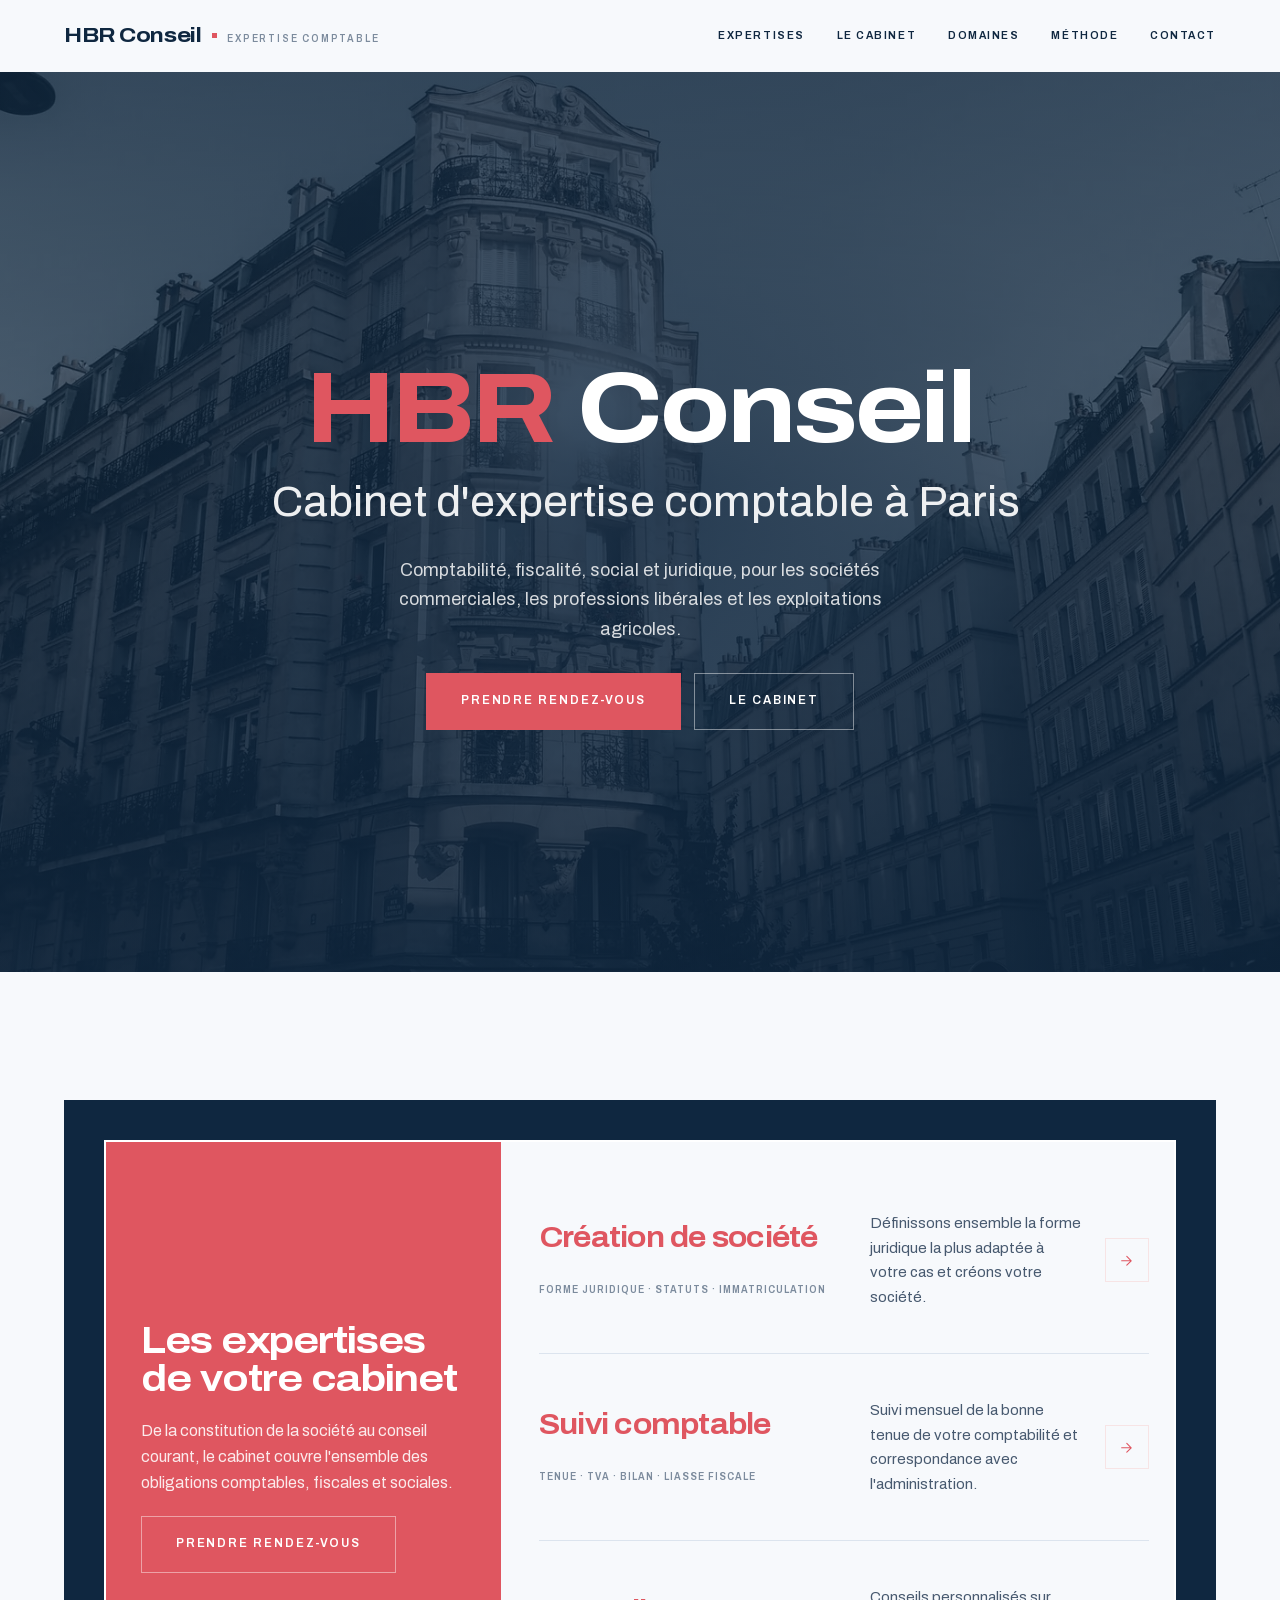
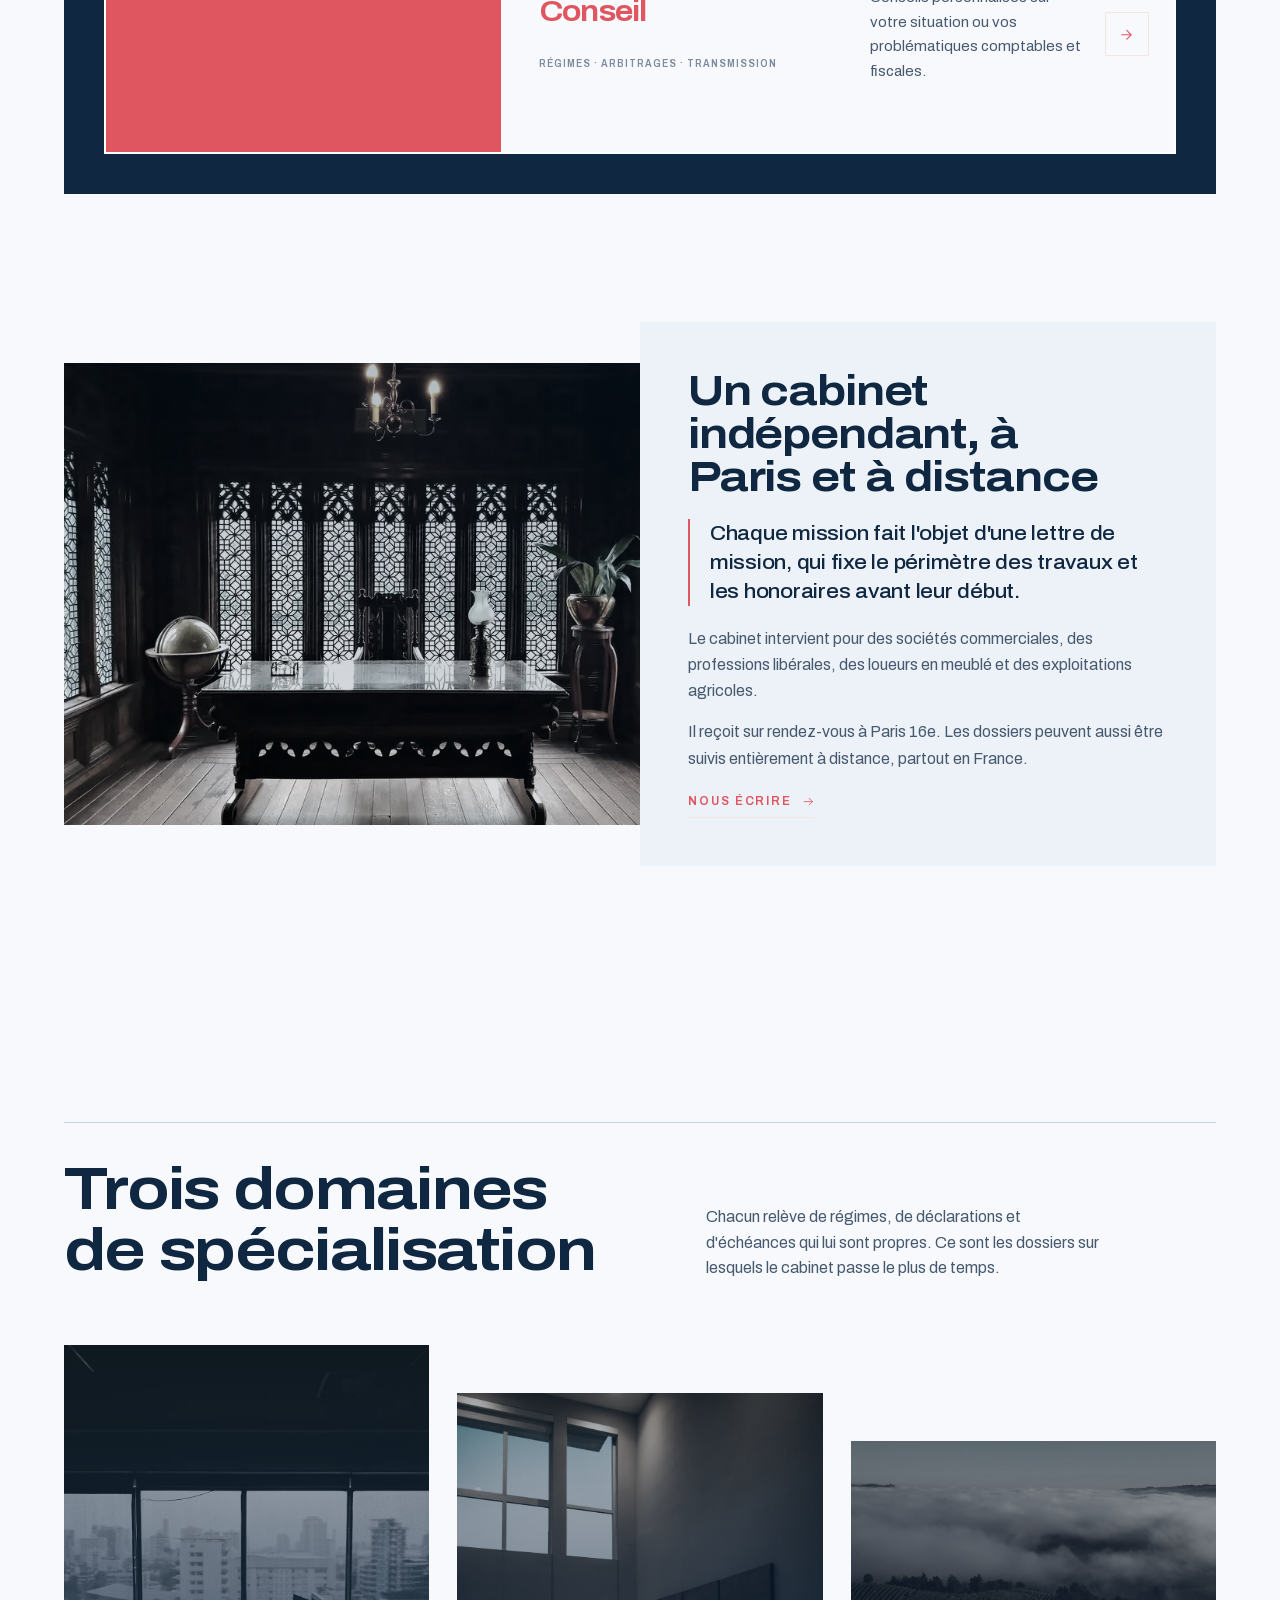
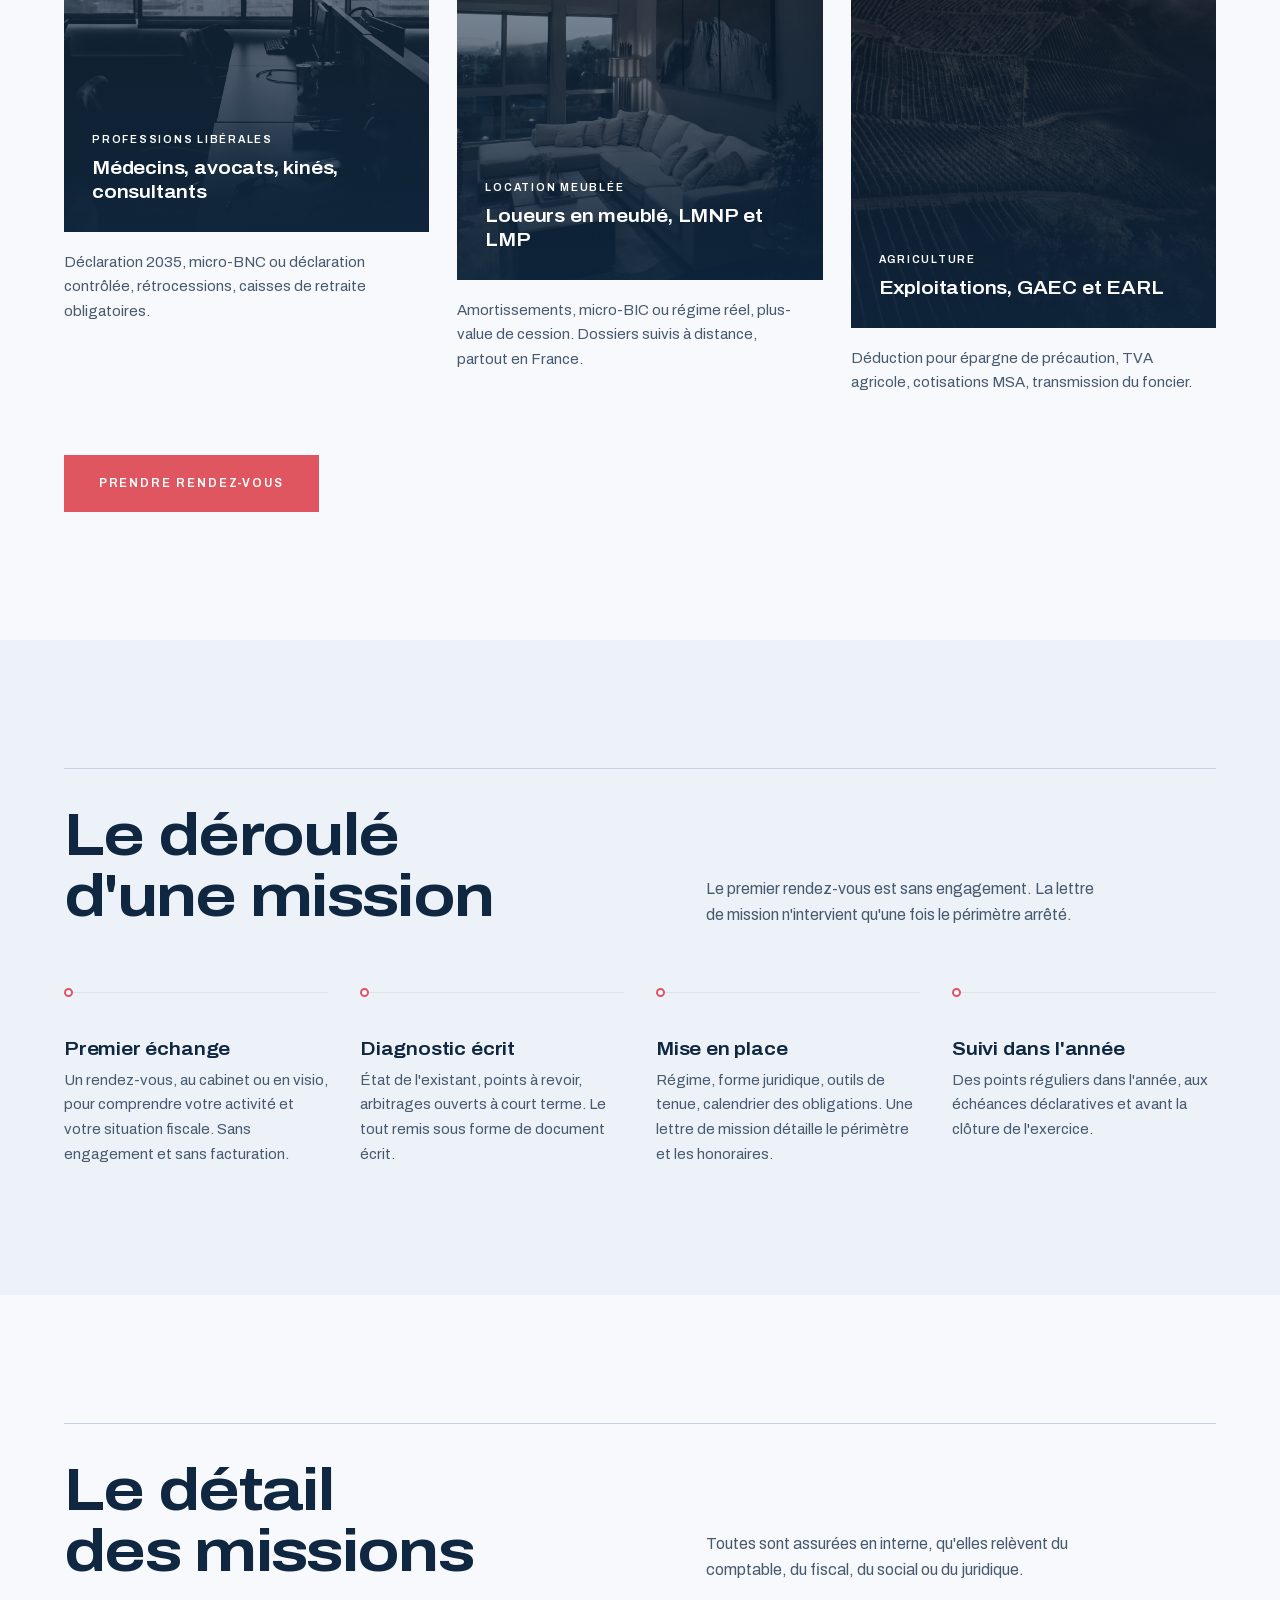
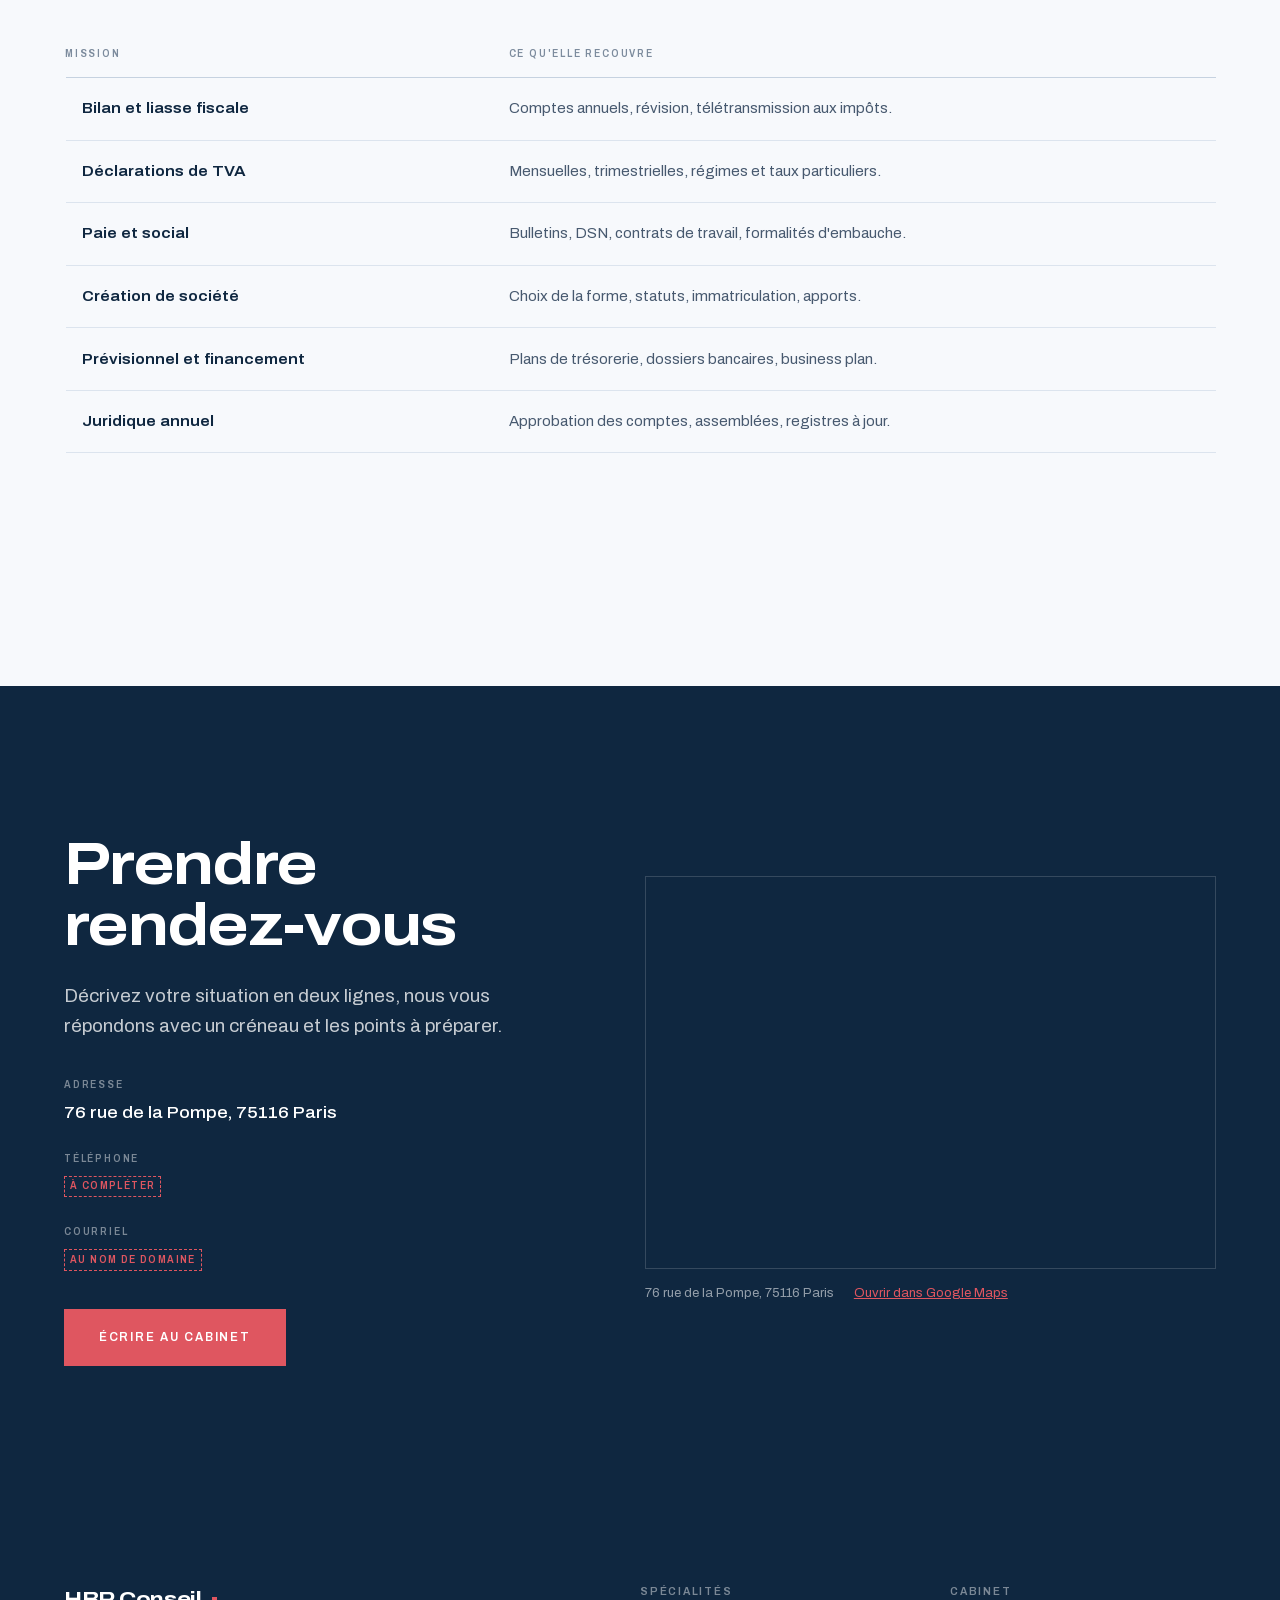
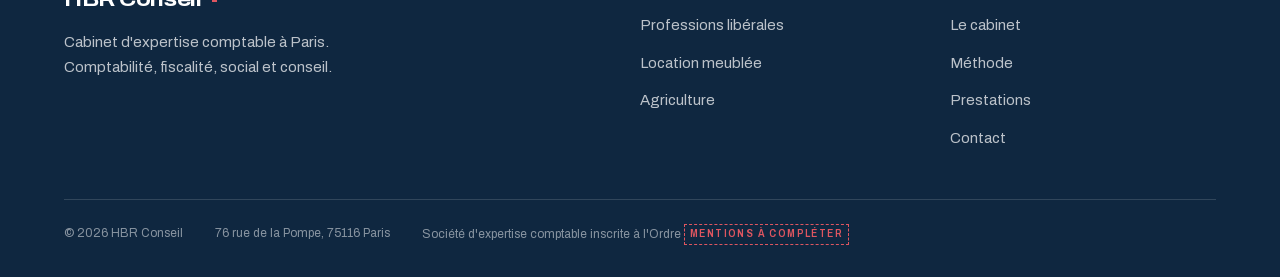
==== index.html @ 4d96b0d8 "Merge feat/cadre-x5" ====
<!DOCTYPE html>
<html lang="fr" class="no-js">
<head>
    <meta charset="UTF-8">
    <meta name="viewport" content="width=device-width, initial-scale=1.0">

    <!-- ⚠️ PHASE PREVIEW : noindex tant que le site est sur GitHub Pages.
         À SUPPRIMER au lancement. Voir la checklist dans .claude/CLAUDE.md -->
    <meta name="robots" content="noindex, nofollow">

    <title>HBR Conseil, cabinet d'expertise comptable à Paris</title>
    <meta name="description" content="Cabinet d'expertise comptable à Paris. Comptabilité, fiscalité, social et conseil, pour les sociétés comme pour les indépendants.">

    <!-- ⚠️ Domaine provisoire : corriger canonical, og:url et og:image au lancement -->
    <link rel="canonical" href="https://hbr-conseil.com/">

    <meta property="og:type" content="website">
    <meta property="og:locale" content="fr_FR">
    <meta property="og:site_name" content="HBR Conseil">
    <meta property="og:title" content="HBR Conseil, cabinet d'expertise comptable à Paris">
    <meta property="og:description" content="Comptabilité, fiscalité, social et conseil, pour les sociétés comme pour les indépendants.">
    <meta property="og:url" content="https://hbr-conseil.com/">
    <meta property="og:image" content="https://hbr-conseil.com/assets/img/hero-paris-1400.webp">
    <meta name="twitter:card" content="summary_large_image">

    <meta name="theme-color" content="#0F2740">

    <link rel="icon" href="assets/favicon.svg" type="image/svg+xml">
    <link rel="icon" href="assets/favicon.ico" sizes="32x32">

    <link rel="preload" href="assets/fonts/archivo-var-latin.woff2" as="font" type="font/woff2" crossorigin>

    <link rel="stylesheet" href="css/style.css?v=20261005h">

    <!-- TODO : JSON-LD AccountingService. Adresse connue, il manque la raison
         sociale exacte, le telephone et le numero d'inscription a l'Ordre.
         Laisse en commentaire : pas de donnees structurees a moitie inventees. -->
</head>
<body>

<header class="masthead" id="masthead">
    <div class="shell masthead__inner">
        <a class="wordmark" href="index.html">
            <span class="wordmark__name">HBR Conseil</span>
            <span class="wordmark__dot" aria-hidden="true"></span>
            <span class="wordmark__kind">Expertise comptable</span>
        </a>
        <nav class="nav" aria-label="Navigation principale">
            <a href="#expertises">Expertises</a>
            <a href="#cabinet">Le cabinet</a>
            <a href="#domaines">Domaines</a>
            <a href="#methode">Méthode</a>
            <a href="#contact">Contact</a>
        </nav>
    </div>
</header>

<main>

    <!-- 01 ─ Hero pleine hauteur, photo plein cadre -->
    <section class="hero">
        <div class="hero__bg" aria-hidden="true">
            <img src="assets/img/hero-paris-1400.webp"
                 srcset="assets/img/hero-paris-700.webp 700w, assets/img/hero-paris-1400.webp 1400w"
                 sizes="100vw" width="1400" height="1900" fetchpriority="high" alt="">
        </div>
        <div class="shell hero__inner">
            <h1 class="hero__title">
                <span class="hero__brand" id="brand"><span class="hero__brand-a">HBR</span> <span class="hero__brand-b">Conseil</span></span>
                <span class="hero__kicker" id="kicker">Cabinet d'expertise comptable à Paris</span>
            </h1>
            <p class="hero__lede">
                Comptabilité, fiscalité, social et juridique, pour les sociétés commerciales, les
                professions libérales et les exploitations agricoles.
            </p>
            <div class="cta-row">
                <a class="btn btn--coral" href="#contact">Prendre rendez-vous</a>
                <a class="btn btn--ghost-light" href="#cabinet">Le cabinet</a>
            </div>
        </div>
    </section>

    <!-- 02 ─ Expertises. Composition asymetrique : colonne de gauche
         collante qui porte le titre et l'appel a l'action, colonne de
         droite en grandes lignes cliquables. Ni trois colonnes egales,
         ni numerotation. -->
    <section class="section expertises" id="expertises">
        <div class="shell">
          <div class="expertises__frame">
            <div class="expertises__grid">

            <div class="expertises__aside">
                <div class="expertises__sticky reveal">
                    <h2 class="display d-xl">Les expertises de votre cabinet</h2>
                    <p class="section__intro">
                        De la constitution de la société au conseil courant, le cabinet couvre
                        l'ensemble des obligations comptables, fiscales et sociales.
                    </p>
                    <a class="btn btn--ghost-light" href="#contact">Prendre rendez-vous</a>
                </div>
            </div>

            <ul class="exp-list">
                <li class="exp reveal">
                    <a class="exp__row" href="#contact">
                        <span class="exp__title">Création de société</span>
                        <span class="exp__tags">Forme juridique &middot; Statuts &middot; Immatriculation</span>
                        <span class="exp__text">
                            Définissons ensemble la forme juridique la plus adaptée à votre cas et
                            créons votre société.
                        </span>
                        <span class="exp__go" aria-hidden="true">
                            <svg viewBox="0 0 24 24" fill="none" stroke="currentColor" stroke-width="1.5">
                                <path d="M5 12h13M12 6l6 6-6 6" stroke-linecap="round" stroke-linejoin="round"/>
                            </svg>
                        </span>
                    </a>
                </li>

                <li class="exp reveal reveal--d1">
                    <a class="exp__row" href="#contact">
                        <span class="exp__title">Suivi comptable</span>
                        <span class="exp__tags">Tenue &middot; TVA &middot; Bilan &middot; Liasse fiscale</span>
                        <span class="exp__text">
                            Suivi mensuel de la bonne tenue de votre comptabilité et correspondance
                            avec l'administration.
                        </span>
                        <span class="exp__go" aria-hidden="true">
                            <svg viewBox="0 0 24 24" fill="none" stroke="currentColor" stroke-width="1.5">
                                <path d="M5 12h13M12 6l6 6-6 6" stroke-linecap="round" stroke-linejoin="round"/>
                            </svg>
                        </span>
                    </a>
                </li>

                <li class="exp reveal reveal--d2">
                    <a class="exp__row" href="#contact">
                        <span class="exp__title">Conseil</span>
                        <span class="exp__tags">Régimes &middot; Arbitrages &middot; Transmission</span>
                        <span class="exp__text">
                            Conseils personnalisés sur votre situation ou vos problématiques
                            comptables et fiscales.
                        </span>
                        <span class="exp__go" aria-hidden="true">
                            <svg viewBox="0 0 24 24" fill="none" stroke="currentColor" stroke-width="1.5">
                                <path d="M5 12h13M12 6l6 6-6 6" stroke-linecap="round" stroke-linejoin="round"/>
                            </svg>
                        </span>
                    </a>
                </li>
            </ul>

            </div>
          </div>
        </div>
    </section>

    <!-- 03 ─ Le cabinet, partition asymetrique -->
    <section class="section" id="cabinet" style="padding-top: 0;">
        <div class="shell">
            <div class="about">
                <div class="about__media shot reveal">
                    <img src="assets/img/cabinet-salle-1800.webp"
                         srcset="assets/img/cabinet-salle-900.webp 900w, assets/img/cabinet-salle-1800.webp 1800w"
                         sizes="(min-width: 56rem) 58vw, 100vw"
                         width="1800" height="1200" loading="lazy"
                         alt="Salle de réunion lambrissée, longue table et lustre ancien.">
                </div>
                <div class="about__panel reveal reveal--d1">
                    <h2 class="display d-lg">Un cabinet indépendant, à Paris et à distance</h2>
                    <p class="about__quote">
                        Chaque mission fait l'objet d'une lettre de mission, qui fixe le périmètre
                        des travaux et les honoraires avant leur début.
                    </p>
                    <div class="body-text">
                        <p>
                            Le cabinet intervient pour des sociétés commerciales, des professions
                            libérales, des loueurs en meublé et des exploitations agricoles.
                        </p>
                        <p>
                            Il reçoit sur rendez-vous à Paris 16e. Les dossiers peuvent aussi être
                            suivis entièrement à distance, partout en France.
                        </p>
                    </div>
                    <a class="arrow-link" href="#contact">
                        Nous écrire
                        <svg viewBox="0 0 24 24" fill="none" stroke="currentColor" stroke-width="1.5" aria-hidden="true">
                            <path d="M4 12h15M13 6l6 6-6 6" stroke-linecap="round" stroke-linejoin="round"/>
                        </svg>
                    </a>
                </div>
            </div>
        </div>
    </section>

    <!-- 04 ─ Domaines, panneaux hauts avec libelle sur l'image -->
    <section class="section" id="domaines">
        <div class="shell">
            <div class="section__head reveal split">
                <h2 class="display d-xl">Trois domaines de spécialisation</h2>
                <p class="section__intro">
                    Chacun relève de régimes, de déclarations et d'échéances qui lui sont propres.
                    Ce sont les dossiers sur lesquels le cabinet passe le plus de temps.
                </p>
            </div>

            <div class="fields">
                <article class="field reveal">
                    <a class="field__media shot shot--deep" href="#contact" aria-label="Professions libérales">
                        <img src="assets/img/specialite-bnc-1100.webp" sizes="(min-width: 56rem) 31vw, 100vw"
                             width="1100" height="1375" loading="lazy"
                             alt="Bureaux en enfilade devant de grandes baies vitrées.">
                        <span class="field__over">
                            <span class="eyebrow">Professions libérales</span>
                            <span class="d-sm">Médecins, avocats, kinés, consultants</span>
                        </span>
                    </a>
                    <p class="field__text">
                        Déclaration 2035, micro-BNC ou déclaration contrôlée, rétrocessions, caisses
                        de retraite obligatoires.
                    </p>
                </article>

                <article class="field reveal reveal--d1">
                    <a class="field__media shot shot--deep" href="#contact" aria-label="Location meublée">
                        <img src="assets/img/specialite-lmnp-1100.webp" sizes="(min-width: 56rem) 31vw, 100vw"
                             width="1100" height="1375" loading="lazy"
                             alt="Séjour d'un appartement meublé en fin de journée.">
                        <span class="field__over">
                            <span class="eyebrow">Location meublée</span>
                            <span class="d-sm">Loueurs en meublé, LMNP et LMP</span>
                        </span>
                    </a>
                    <p class="field__text">
                        Amortissements, micro-BIC ou régime réel, plus-value de cession. Dossiers
                        suivis à distance, partout en France.
                    </p>
                </article>

                <article class="field reveal reveal--d2">
                    <a class="field__media shot shot--deep" href="#contact" aria-label="Agriculture">
                        <img src="assets/img/specialite-agriculture-1100.webp" sizes="(min-width: 56rem) 31vw, 100vw"
                             width="1100" height="1375" loading="lazy"
                             alt="Coteau planté de vignes émergeant de la brume.">
                        <span class="field__over">
                            <span class="eyebrow">Agriculture</span>
                            <span class="d-sm">Exploitations, GAEC et EARL</span>
                        </span>
                    </a>
                    <p class="field__text">
                        Déduction pour épargne de précaution, TVA agricole, cotisations MSA,
                        transmission du foncier.
                    </p>
                </article>
            </div>

            <div class="cta-row reveal" style="margin-top: clamp(2.5rem, 5vw, 3.75rem);">
                <a class="btn btn--coral" href="#contact">Prendre rendez-vous</a>
            </div>
        </div>
    </section>

    <!-- 05 ─ Deroule d'une mission, ligne de temps -->
    <section class="section" id="methode" style="background: var(--paper-2);">
        <div class="shell">
            <div class="section__head reveal split">
                <h2 class="display d-xl">Le déroulé d'une mission</h2>
                <p class="section__intro">
                    Le premier rendez-vous est sans engagement. La lettre de mission n'intervient
                    qu'une fois le périmètre arrêté.
                </p>
            </div>

            <div class="process">
                <article class="step reveal">
                    <h3 class="d-sm">Premier échange</h3>
                    <p>
                        Un rendez-vous, au cabinet ou en visio, pour comprendre votre activité et
                        votre situation fiscale. Sans engagement et sans facturation.
                    </p>
                </article>
                <article class="step reveal reveal--d1">
                    <h3 class="d-sm">Diagnostic écrit</h3>
                    <p>
                        État de l'existant, points à revoir, arbitrages ouverts à court terme. Le
                        tout remis sous forme de document écrit.
                    </p>
                </article>
                <article class="step reveal reveal--d2">
                    <h3 class="d-sm">Mise en place</h3>
                    <p>
                        Régime, forme juridique, outils de tenue, calendrier des obligations. Une
                        lettre de mission détaille le périmètre et les honoraires.
                    </p>
                </article>
                <article class="step reveal reveal--d3">
                    <h3 class="d-sm">Suivi dans l'année</h3>
                    <p>
                        Des points réguliers dans l'année, aux échéances déclaratives et avant la
                        clôture de l'exercice.
                    </p>
                </article>
            </div>
        </div>
    </section>

    <!-- 06 ─ Prestations, tableau mis en forme -->
    <section class="section" id="prestations">
        <div class="shell">
            <div class="section__head reveal split">
                <h2 class="display d-xl">Le détail des missions</h2>
                <p class="section__intro">
                    Toutes sont assurées en interne, qu'elles relèvent du comptable, du fiscal, du
                    social ou du juridique.
                </p>
            </div>

            <div class="table-wrap reveal">
                <table class="tbl">
                    <thead>
                        <tr>
                            <th scope="col">Mission</th>
                            <th scope="col">Ce qu'elle recouvre</th>
                        </tr>
                    </thead>
                    <tbody>
                        <tr><td>Bilan et liasse fiscale</td><td>Comptes annuels, révision, télétransmission aux impôts.</td></tr>
                        <tr><td>Déclarations de TVA</td><td>Mensuelles, trimestrielles, régimes et taux particuliers.</td></tr>
                        <tr><td>Paie et social</td><td>Bulletins, DSN, contrats de travail, formalités d'embauche.</td></tr>
                        <tr><td>Création de société</td><td>Choix de la forme, statuts, immatriculation, apports.</td></tr>
                        <tr><td>Prévisionnel et financement</td><td>Plans de trésorerie, dossiers bancaires, business plan.</td></tr>
                        <tr><td>Juridique annuel</td><td>Approbation des comptes, assemblées, registres à jour.</td></tr>
                    </tbody>
                </table>
            </div>

            <div class="cta-row reveal" style="margin-top: clamp(2.25rem, 4vw, 3rem);">
                <a class="btn btn--line" href="#contact">Demander une proposition</a>
            </div>
        </div>
    </section>

    <!-- 07 ─ Contact, bloc bleu et carte en vis-a-vis -->
    <section class="section contact" id="contact">
        <div class="shell">
            <div class="contact__grid">
                <div class="reveal">
                        <h2 class="display d-xl" style="margin-block: 1.25rem 1.5rem;">Prendre rendez-vous</h2>
                    <p class="lede" style="color: rgba(255,255,255,0.76);">
                        Décrivez votre situation en deux lignes, nous vous répondons avec un créneau
                        et les points à préparer.
                    </p>

                    <div class="contact__lines" style="margin-top: 2.25rem;">
                        <div class="contact__line">
                            <span class="k">Adresse</span>
                            <span class="v">76 rue de la Pompe, 75116 Paris</span>
                        </div>
                        <div class="contact__line">
                            <span class="k">Téléphone</span>
                            <span class="v"><span class="todo">à compléter</span></span>
                        </div>
                        <div class="contact__line">
                            <span class="k">Courriel</span>
                            <span class="v"><span class="todo">au nom de domaine</span></span>
                        </div>
                    </div>

                    <div class="cta-row" style="margin-top: 2.25rem;">
                        <a class="btn btn--coral" href="#contact">Écrire au cabinet</a>
                    </div>
                </div>

                <div class="reveal reveal--d1">
                    <!-- Embed Google Maps, charge directement. Sa reponse ne depose
                         aucun cookie, verifie. L'IP du visiteur reste transmise a
                         Google, a mentionner dans la politique de confidentialite. -->
                    <div class="map">
                        <iframe
                            src="https://www.google.com/maps?q=76+rue+de+la+Pompe,+75116+Paris&amp;z=16&amp;output=embed"
                            title="Plan d'accès au cabinet, 76 rue de la Pompe à Paris"
                            loading="lazy" referrerpolicy="no-referrer-when-downgrade" allowfullscreen></iframe>
                    </div>
                    <p class="map__legend">
                        <span>76 rue de la Pompe, 75116 Paris</span>
                        <a href="https://www.google.com/maps/search/?api=1&amp;query=76+rue+de+la+Pompe+75116+Paris"
                           target="_blank" rel="noopener">Ouvrir dans Google Maps</a>
                    </p>
                </div>
            </div>
        </div>
    </section>

</main>

<footer class="site-footer">
    <div class="shell">
        <div class="footer-grid">
            <div class="footer-col">
                <a class="wordmark" href="index.html">
                    <span class="wordmark__name">HBR Conseil</span>
                    <span class="wordmark__dot" aria-hidden="true"></span>
                </a>
                <p style="max-width: 34ch; font-size: 0.9375rem;">
                    Cabinet d'expertise comptable à Paris. Comptabilité, fiscalité, social et
                    conseil.
                </p>
            </div>
            <div class="footer-col">
                <p class="eyebrow">Spécialités</p>
                <a href="#domaines">Professions libérales</a>
                <a href="#domaines">Location meublée</a>
                <a href="#domaines">Agriculture</a>
            </div>
            <div class="footer-col">
                <p class="eyebrow">Cabinet</p>
                <a href="#cabinet">Le cabinet</a>
                <a href="#methode">Méthode</a>
                <a href="#prestations">Prestations</a>
                <a href="#contact">Contact</a>
            </div>
        </div>

        <div class="footer-legal">
            <span>&copy; <span id="year">2026</span> HBR Conseil</span>
            <span>76 rue de la Pompe, 75116 Paris</span>
            <span>Société d'expertise comptable inscrite à l'Ordre <span class="todo">mentions à compléter</span></span>
        </div>
    </div>
</footer>

<script src="js/main.js?v=20261005h"></script>
</body>
</html>
---- css/style.css ----
/* =====================================================================
   hbr-conseil.com  |  systeme de design
   Direction : clair dominant, bleu de nuit et corail.
   ⚠️ Toute modification ici = bumper ?v=AAAAMMJJx dans les pages HTML
   =====================================================================
     1. Police
     2. Reset
     3. Jetons
     4. Typographie
     5. Primitives
     6. Traitement d'image
     7. Chrome
     8. Sections
     9. Revelations
    10. Points de rupture
   ===================================================================== */

/* --- 1. Police ------------------------------------------------------
   Une seule famille, Archivo variable, avec ses deux axes : la graisse
   et la LARGEUR. Le contraste typographique vient de l'axe de largeur,
   titres tres etendus contre texte de labeur normal, plutot que d'une
   seconde famille. 88 Ko pour toute la palette typographique.
   -------------------------------------------------------------------- */

@font-face {
    font-family: 'Archivo';
    src: url('../assets/fonts/archivo-var-latin.woff2') format('woff2');
    font-weight: 100 900;
    font-stretch: 62% 125%;
    font-style: normal;
    font-display: swap;
}

/* --- 2. Reset -------------------------------------------------------- */

*, *::before, *::after { box-sizing: border-box; }
* { margin: 0; padding: 0; }

html {
    font-size: 16px;
    -webkit-text-size-adjust: 100%;
    scroll-behavior: smooth;
}

img, picture, svg, video { display: block; max-width: 100%; height: auto; }
button, input, select, textarea { font: inherit; color: inherit; }
ul[class], ol[class] { list-style: none; }

/* --- 3. Jetons ------------------------------------------------------- */

:root {
    /* Clairs. Jamais de blanc pur : un blanc legerement bleute tient la
       page ensemble avec le bleu de nuit. */
    --paper:      #F7F9FC;
    --paper-2:    #EDF2F8;
    --paper-3:    #E3EAF3;

    /* Bleu de nuit : c'est l'encre ET le fond des sections sombres. */
    --navy:       #0F2740;
    --navy-2:     #17385A;
    --navy-3:     #24507A;

    --ink:        #0F2740;
    --ink-2:      #47596F;
    --muted:      #7C8B9D;

    --hairline:   #DCE4EE;
    --hairline-2: #C6D2E0;

    /* UN seul accent, employe avec parcimonie : filets, numeros,
       survols, un mot dans un titre. Jamais en aplat de fond large. */
    --coral:      #DF5660;
    --coral-deep: #BE414B;
    --coral-pale: #F7E4E5;

    --sans: 'Archivo', ui-sans-serif, -apple-system, "Segoe UI", Roboto, sans-serif;

    --maxw: 82rem;
    --gutter: clamp(1.25rem, 5vw, 4.5rem);
    --section-y: clamp(4.5rem, 10vw, 10rem);

    --ease: cubic-bezier(0.22, 1, 0.36, 1);
    --t: 260ms;
}

body {
    background: var(--paper);
    color: var(--ink-2);
    font-family: var(--sans);
    font-size: 1rem;
    font-variation-settings: 'wdth' 100;
    line-height: 1.65;
    -webkit-font-smoothing: antialiased;
    overflow-x: hidden;
}

/* --- 4. Typographie --------------------------------------------------
   L'echelle joue sur trois registres : etendu et gras pour les titres,
   normal pour le texte, etroit et espace pour les libelles.
   -------------------------------------------------------------------- */

.display {
    font-variation-settings: 'wdth' 116, 'wght' 680;
    line-height: 1.02;
    letter-spacing: -0.028em;
    color: var(--ink);
    text-wrap: balance;
}

.d-hero { font-size: clamp(2.75rem, 7.6vw, 6rem); }
.d-xl   { font-size: clamp(2.125rem, 5vw, 3.75rem); }
.d-lg   { font-size: clamp(1.75rem, 3.4vw, 2.625rem); }
.d-md   { font-size: clamp(1.375rem, 2.4vw, 1.875rem); letter-spacing: -0.02em; }

.d-sm {
    font-size: clamp(1.0625rem, 1.5vw, 1.25rem);
    font-variation-settings: 'wdth' 108, 'wght' 620;
    letter-spacing: -0.01em;
    line-height: 1.25;
    color: var(--ink);
}

/* Libelle sobre, sans filet d'accroche : le petit tiret horizontal devant
   les sur-titres est devenu un tic, on s'en passe. */
.eyebrow {
    display: block;
    font-size: 0.6875rem;
    font-variation-settings: 'wdth' 94, 'wght' 620;
    letter-spacing: 0.16em;
    text-transform: uppercase;
    color: var(--muted);
}

.lede {
    font-size: clamp(1.0625rem, 1.5vw, 1.1875rem);
    line-height: 1.6;
    color: var(--ink-2);
    max-width: 46ch;
}

.body-text { max-width: 60ch; }
.body-text p + p { margin-top: 0.9rem; }

a { color: inherit; }

:focus-visible {
    outline: 2px solid var(--coral);
    outline-offset: 3px;
}

/* --- 5. Primitives --------------------------------------------------- */

.shell {
    width: 100%;
    max-width: var(--maxw);
    margin-inline: auto;
    padding-inline: var(--gutter);
}

.section { padding-block: var(--section-y); }

.section__head {
    display: grid;
    grid-template-columns: minmax(0, 1fr);
    gap: 1.25rem;
    padding-top: clamp(1.5rem, 3vw, 2.25rem);
    border-top: 1px solid var(--hairline-2);
    margin-bottom: clamp(2.5rem, 5vw, 4.5rem);
}

.section__head .display { max-width: 18ch; }

.section__intro {
    font-size: 1rem;
    line-height: 1.6;
    color: var(--ink-2);
    max-width: 44ch;
}

.btn {
    display: inline-flex;
    align-items: center;
    justify-content: center;
    gap: 0.6rem;
    font-size: 0.75rem;
    font-variation-settings: 'wdth' 96, 'wght' 620;
    letter-spacing: 0.16em;
    text-transform: uppercase;
    text-decoration: none;
    padding: 1.1rem 2.1rem;
    border: 1px solid transparent;
    transition: background var(--t) var(--ease), color var(--t) var(--ease),
                border-color var(--t) var(--ease);
}

.btn--coral {
    background: var(--coral);
    color: #FFF;
    border-color: var(--coral);
}

.btn--coral:hover,
.btn--coral:focus-visible { background: var(--coral-deep); border-color: var(--coral-deep); }

.btn--line {
    color: var(--ink);
    border-color: var(--hairline-2);
}

.btn--line:hover,
.btn--line:focus-visible { border-color: var(--coral); color: var(--coral); }

.btn--ghost-light {
    color: #FFF;
    border-color: rgba(255, 255, 255, 0.45);
}

.btn--ghost-light:hover,
.btn--ghost-light:focus-visible { background: #FFF; color: var(--navy); border-color: #FFF; }

.arrow-link {
    display: inline-flex;
    align-items: center;
    gap: 0.6rem;
    font-size: 0.75rem;
    font-variation-settings: 'wdth' 96, 'wght' 620;
    letter-spacing: 0.16em;
    text-transform: uppercase;
    color: var(--coral);
    text-decoration: none;
    padding-bottom: 0.3rem;
    border-bottom: 1px solid var(--coral-pale);
    transition: border-color var(--t) var(--ease);
}

.arrow-link:hover { border-bottom-color: var(--coral); }
.arrow-link svg { width: 1.1em; height: 1.1em; transition: transform var(--t) var(--ease); }
.arrow-link:hover svg { transform: translateX(0.28rem); }

.cta-row {
    display: flex;
    flex-wrap: wrap;
    gap: 0.85rem;
}

/* --- 6. Traitement d'image -------------------------------------------
   Les photos sont desaturees et refroidies pour ne pas jurer avec le
   bleu de nuit. Voile bleu leger plutot que duotone marque : on veut
   des images lisibles, pas un effet.
   -------------------------------------------------------------------- */

.shot {
    position: relative;
    display: block;
    overflow: hidden;
    background: var(--navy);
    isolation: isolate;
}

.shot img {
    width: 100%;
    height: 100%;
    object-fit: cover;
    filter: saturate(0.28) contrast(1.06) brightness(0.97) hue-rotate(-8deg);
    transform: scale(1.01);
    transition: transform 1.2s var(--ease), filter var(--t) var(--ease);
}

.shot::after {
    content: "";
    position: absolute;
    inset: 0;
    background: linear-gradient(200deg, rgba(15, 39, 64, 0.34), rgba(15, 39, 64, 0.06));
    pointer-events: none;
}

.shot--deep::after {
    background: linear-gradient(180deg, rgba(15, 39, 64, 0.30) 0%, rgba(15, 39, 64, 0.88) 100%);
}

a.shot:hover img { transform: scale(1.04); filter: saturate(0.42) contrast(1.06) hue-rotate(-8deg); }

/* --- 7. Chrome ------------------------------------------------------- */

.masthead {
    position: sticky;
    top: 0;
    z-index: 80;
    background: var(--paper);
    border-bottom: 1px solid transparent;
    transition: border-color var(--t) var(--ease), background var(--t) var(--ease);
}

.masthead.is-stuck {
    border-bottom-color: var(--hairline);
    background: rgba(247, 249, 252, 0.92);
    backdrop-filter: blur(12px);
}

.masthead__inner {
    display: flex;
    align-items: center;
    justify-content: space-between;
    gap: 1.5rem;
    padding-block: 1.15rem;
}

.wordmark { display: flex; align-items: baseline; gap: 0.65rem; text-decoration: none; }

.wordmark__name {
    white-space: nowrap;
    font-size: 1.3125rem;
    font-variation-settings: 'wdth' 112, 'wght' 720;
    letter-spacing: -0.02em;
    color: var(--ink);
}

.wordmark__dot { width: 5px; height: 5px; background: var(--coral); align-self: center; }

/* Masquee sous 24rem : elle passait sur deux lignes et disloquait l'en-tete. */
.wordmark__kind {
    display: none;
    font-size: 0.625rem;
    font-variation-settings: 'wdth' 92, 'wght' 600;
    letter-spacing: 0.18em;
    text-transform: uppercase;
    color: var(--muted);
}

.nav { display: none; align-items: center; gap: 2rem; }

.nav a {
    font-size: 0.6875rem;
    font-variation-settings: 'wdth' 94, 'wght' 620;
    letter-spacing: 0.14em;
    text-transform: uppercase;
    text-decoration: none;
    color: var(--ink);
    padding-block: 0.3rem;
    border-bottom: 1px solid transparent;
    transition: border-color var(--t) var(--ease), color var(--t) var(--ease);
}

.nav a:hover { color: var(--coral); border-bottom-color: var(--coral); }

.site-footer { background: var(--navy); color: rgba(255, 255, 255, 0.72); padding-block: clamp(3.5rem, 7vw, 5.5rem) 2rem; }
.site-footer .wordmark__name { color: #FFF; }
.site-footer .wordmark__kind { color: rgba(255, 255, 255, 0.5); }

.footer-grid { display: grid; gap: 2.75rem; }
.footer-col { display: flex; flex-direction: column; gap: 0.8rem; min-width: 0; }

.footer-col a {
    font-size: 0.9375rem;
    text-decoration: none;
    color: rgba(255, 255, 255, 0.72);
    transition: color var(--t) var(--ease);
}

.footer-col a:hover { color: var(--coral); }

.footer-col .eyebrow { color: rgba(255, 255, 255, 0.45); }
.footer-col .eyebrow::before { background: rgba(255, 255, 255, 0.28); }

.footer-legal {
    margin-top: 3rem;
    padding-top: 1.5rem;
    border-top: 1px solid rgba(255, 255, 255, 0.14);
    display: flex;
    flex-wrap: wrap;
    gap: 0.5rem 2rem;
    font-size: 0.75rem;
    color: rgba(255, 255, 255, 0.5);
}

.todo {
    display: inline-block;
    font-size: 0.625rem;
    font-variation-settings: 'wdth' 92, 'wght' 620;
    letter-spacing: 0.14em;
    text-transform: uppercase;
    color: var(--coral);
    border: 1px dashed currentColor;
    padding: 0.15em 0.5em;
    vertical-align: middle;
}

/* --- 9. Revelations --------------------------------------------------- */

.reveal {
    opacity: 0;
    transform: translateY(20px);
    transition: opacity 700ms var(--ease), transform 700ms var(--ease);
}

.reveal.is-in { opacity: 1; transform: none; }
.reveal--d1 { transition-delay: 90ms; }
.reveal--d2 { transition-delay: 180ms; }
.reveal--d3 { transition-delay: 270ms; }

.no-js .reveal { opacity: 1; transform: none; }

@media (prefers-reduced-motion: reduce) {
    html { scroll-behavior: auto; }
    .reveal { opacity: 1; transform: none; transition: none; }
    .shot img, .arrow-link svg { transition: none; }
    a.shot:hover img { transform: scale(1.01); }
}

/* =====================================================================
   8. Sections. Chacune a sa propre composition : aucune deux
      consecutives ne partagent la meme structure.
   ===================================================================== */

/* 8.1  Hero : pleine hauteur, photo plein cadre, accroche posee dessus */

.hero {
    position: relative;
    min-height: 100svh;
    display: flex;
    align-items: center;
    padding-block: clamp(7rem, 16vh, 11rem) clamp(4.5rem, 11vh, 7.5rem);
    isolation: isolate;
}

.hero__bg { position: absolute; inset: 0; z-index: -1; }
.hero__bg img { width: 100%; height: 100%; object-fit: cover; filter: saturate(0.26) contrast(1.06) hue-rotate(-8deg); }

.hero__bg::after {
    content: "";
    position: absolute;
    inset: 0;
    background:
        radial-gradient(78% 68% at 50% 48%, rgba(15, 39, 64, 0.82) 0%, rgba(15, 39, 64, 0.62) 55%, rgba(15, 39, 64, 0.52) 100%),
        linear-gradient(to bottom, rgba(15, 39, 64, 0.52) 0%, rgba(15, 39, 64, 0.28) 38%, rgba(15, 39, 64, 0.70) 100%);
}

.hero__inner {
    display: flex;
    flex-direction: column;
    align-items: center;
    text-align: center;
    gap: 1.75rem;
}

.hero__inner > * { max-width: 100%; }
.hero__inner .cta-row { justify-content: center; }
.hero__lede { margin-inline: auto; }
.hero .eyebrow { color: #FFF; }
.hero .eyebrow::before { background: var(--coral); }
.hero__title {
    display: flex;
    flex-direction: column;
    gap: clamp(0.6rem, 1.4vw, 1.1rem);
    margin: 0;
}

/* Marque et sous-titre sont cales a la meme largeur par js/main.js, qui
   mesure puis calcule la taille. Les valeurs ci-dessous sont le repli si
   le script ne tourne pas : proportions approchantes, jamais de casse. */
.hero__brand {
    display: block;
    white-space: nowrap;
    font-size: clamp(2.5rem, 11.5vw, 8rem);
    font-variation-settings: 'wdth' 116, 'wght' 720;
    line-height: 0.98;
    letter-spacing: -0.032em;
    color: #FFF;
}

.hero__brand-a { color: var(--coral); }
.hero__brand-b { color: #FFF; }

/* Sous-titre : c'est lui qui porte la requete de la page, il reste donc
   dans le H1 et non dans un paragraphe. */
.hero__kicker {
    display: block;
    white-space: nowrap;
    font-size: clamp(0.8125rem, 3.35vw, 2.3rem);
    font-variation-settings: 'wdth' 104, 'wght' 440;
    letter-spacing: 0.002em;
    line-height: 1.25;
    color: rgba(255, 255, 255, 0.92);
}
.hero__lede { color: rgba(255, 255, 255, 0.82); max-width: 44ch; font-size: clamp(1rem, 1.4vw, 1.125rem); }

/* 8.3  Expertises : colonne collante et grandes lignes -------------
   Trois colonnes egales, c'est la signature du gabarit. Ici la section
   est deliberement asymetrique : a gauche une colonne qui reste en place
   au defilement, a droite des lignes pleine largeur en grand corps, dont
   le survol fait deborder un aplat au-dela de la gouttiere.
   ------------------------------------------------------------------- */

/* Cadre bleu qui ceint toute la section. Son rembourrage est expose en
   variable : l'aplat de survol s'en sert pour deborder jusqu'au cadre,
   exactement, et pas au-dela. */
.expertises__frame {
    --frame-pad: clamp(1rem, 2.1vw, 1.875rem);
    position: relative;
    /* 45px sur grand ecran, mais le trait se reduit sur mobile : a 390px
       il mangeait 90px sur 390, soit presque le quart de la largeur. */
    border: clamp(14px, 3.2vw, 45px) solid var(--navy);
    padding: 0;
}

/* Filet blanc entre le cadre bleu et l'interieur. Un box-shadow interieur
   serait masque par le bloc corail, qui est un enfant : il faut un
   pseudo-element pose au-dessus. */
.expertises__frame::after {
    content: "";
    position: absolute;
    inset: 0;
    border: 2px solid #FFF;
    pointer-events: none;
    z-index: 3;
}

.expertises__grid {
    display: grid;
    grid-template-columns: minmax(0, 1fr);
    gap: 0;
}

/* Le fond corail est porte par le conteneur, pas par l'element colle :
   le conteneur s'etire sur toute la hauteur de la rangee, donc l'aplat
   va d'un bord a l'autre du cadre. */
/* Le conteneur centre son contenu : quand la section tient entierement a
   l'ecran, le texte se place au milieu du bloc corail au lieu de rester
   plaque en haut. L'element colle prend le relais au defilement. */
.expertises__aside {
    min-width: 0;
    display: flex;
    align-items: center;
    background: var(--coral);
    color: rgba(255, 255, 255, 0.88);
}

.expertises__sticky {
    display: flex;
    flex-direction: column;
    align-items: flex-start;
    gap: 1.3rem;
    padding: clamp(1.5rem, 2.9vw, 2.375rem);
}

.expertises__sticky .display { color: #FFF; }
.expertises__sticky .section__intro { color: rgba(255, 255, 255, 0.88); }

/* Sur le corail, le bouton vire au blanc plein pour rester lisible. */
.expertises__sticky .btn--ghost-light:hover,
.expertises__sticky .btn--ghost-light:focus-visible {
    background: #FFF;
    color: var(--coral);
    border-color: #FFF;
}

.expertises__sticky .display {
    font-size: clamp(1.75rem, 2.9vw, 2.375rem);
    max-width: 14ch;
}
.expertises__sticky .section__intro { max-width: 38ch; }

.exp-list {
    display: flex;
    flex-direction: column;
    padding: var(--frame-pad);
}

.exp {
    position: relative;
    isolation: isolate;
    border-top: 1px solid var(--hairline);
}

/* Le cadre fait office de bordure haute et basse : le filet de la premiere
   ligne ferait doublon, et il n'y en a plus du tout sous la derniere.
   ⚠️ Declare APRES la regle de base : a specificite egale, c'est la derniere
   declaration qui l'emporte, pas la plus precise. */
.exp:first-child { border-top: 0; }

/* Aplat de survol qui deborde de part et d'autre de la gouttiere : la
   ligne se detache du bloc de texte au lieu de s'y fondre. */
.exp::before {
    content: "";
    position: absolute;
    inset: 0 calc(-1 * var(--frame-pad));
    background: var(--paper-2);
    opacity: 0;
    z-index: -1;
    transition: opacity var(--t) var(--ease);
}

.exp:hover::before,
.exp:focus-within::before { opacity: 1; }

.exp__row {
    display: grid;
    grid-template-columns: minmax(0, 1fr) auto;
    gap: 0.55rem 1.5rem;
    padding-block: clamp(1.75rem, 3.4vw, 2.75rem);
    text-decoration: none;
    align-items: start;
}

.exp__title {
    grid-column: 1;
    font-size: clamp(1.375rem, 2.3vw, 1.875rem);
    font-variation-settings: 'wdth' 110, 'wght' 660;
    line-height: 1.04;
    letter-spacing: -0.026em;
    color: var(--coral);
    transition: color var(--t) var(--ease);
}

.exp__tags {
    grid-column: 1;
    font-size: 0.625rem;
    font-variation-settings: 'wdth' 92, 'wght' 620;
    letter-spacing: 0.1em;
    text-transform: uppercase;
    color: var(--muted);
}

.exp__text {
    grid-column: 1;
    font-size: 0.9375rem;
    color: var(--ink-2);
    max-width: 44ch;
}

.exp__go {
    grid-column: 2;
    grid-row: 1 / 2;
    width: 2.75rem;
    height: 2.75rem;
    border: 1px solid var(--coral-pale);
    display: grid;
    place-items: center;
    color: var(--coral);
    transition: border-color var(--t) var(--ease), background var(--t) var(--ease),
                color var(--t) var(--ease);
}

.exp__go svg { width: 1.1rem; height: 1.1rem; transition: transform var(--t) var(--ease); }

.exp:hover .exp__title,
.exp:focus-within .exp__title { color: var(--coral-deep); }

.exp:hover .exp__go,
.exp:focus-within .exp__go {
    background: var(--coral);
    border-color: var(--coral);
    color: #FFF;
}

.exp:hover .exp__go svg { transform: translateX(0.2rem); }

/* Filet corail qui se deploie sous la ligne survolee. Discret, mais il
   signale laquelle des trois est active. */
.exp::after {
    content: "";
    position: absolute;
    left: 0;
    bottom: -1px;
    height: 1px;
    width: 100%;
    background: var(--coral);
    transform: scaleX(0);
    transform-origin: left;
    transition: transform 420ms var(--ease);
}

.exp:hover::after,
.exp:focus-within::after { transform: scaleX(1); }

/* 8.4  Le cabinet : partition asymetrique, l'image deborde a gauche */

.about { display: grid; grid-template-columns: minmax(0, 1fr); gap: 0; align-items: center; }
.about__media { aspect-ratio: 4 / 3; }

.about__panel {
    background: var(--paper-2);
    padding: clamp(1.75rem, 4vw, 3rem);
    display: flex;
    flex-direction: column;
    gap: 1.25rem;
    align-items: flex-start;
    min-width: 0;
}

.about__quote {
    font-size: clamp(1.0625rem, 1.7vw, 1.3125rem);
    font-variation-settings: 'wdth' 106, 'wght' 500;
    line-height: 1.38;
    letter-spacing: -0.012em;
    color: var(--ink);
    padding-left: 1.25rem;
    border-left: 2px solid var(--coral);
}

/* 8.5  Domaines : trois panneaux hauts, le libelle pose sur l'image */

.fields { display: grid; grid-template-columns: minmax(0, 1fr); gap: 2.5rem; }
.field { min-width: 0; display: flex; flex-direction: column; gap: 1.1rem; }
.field__media { aspect-ratio: 3 / 4; }

.field__over {
    position: absolute;
    left: 0;
    right: 0;
    bottom: 0;
    z-index: 2;
    padding: clamp(1.25rem, 3vw, 1.75rem);
    display: flex;
    flex-direction: column;
    gap: 0.5rem;
}

.field__over .eyebrow { color: #FFF; }
.field__over .eyebrow::before { background: var(--coral); }
.field__over .d-sm { color: #FFF; }
.field__text { font-size: 0.9375rem; max-width: 38ch; }

/* 8.6  Deroule : ligne de temps */

.process { position: relative; display: grid; grid-template-columns: minmax(0, 1fr); gap: 0; }

.step {
    min-width: 0;
    position: relative;
    padding: 1.75rem 0 1.75rem 3.25rem;
    border-top: 1px solid var(--hairline);
}

.step::before {
    content: "";
    position: absolute;
    left: 0.4375rem;
    top: 0;
    bottom: 0;
    width: 1px;
    background: var(--hairline);
}

.step:first-child::before { top: 2.35rem; }
.step:last-child::before { bottom: auto; height: 2.35rem; }

.step::after {
    content: "";
    position: absolute;
    left: 0;
    top: 2.1rem;
    width: 9px;
    height: 9px;
    background: var(--paper);
    border: 2px solid var(--coral);
    border-radius: 50%;
}

.step p { font-size: 0.9375rem; max-width: 52ch; margin-top: 0.45rem; }

/* 8.7  Prestations : tableau mis en forme */

.table-wrap { overflow-x: auto; }

.tbl { width: 100%; border-collapse: collapse; min-width: 34rem; }

.tbl th {
    text-align: left;
    font-size: 0.625rem;
    font-variation-settings: 'wdth' 92, 'wght' 620;
    letter-spacing: 0.18em;
    text-transform: uppercase;
    color: var(--muted);
    padding: 0 1.5rem 0.9rem 0;
    border-bottom: 1px solid var(--hairline-2);
}

.tbl td {
    padding: 1.15rem 1.5rem 1.15rem 0;
    border-bottom: 1px solid var(--hairline);
    vertical-align: top;
    font-size: 0.9375rem;
}

.tbl tr:hover td { background: var(--paper-2); }

.tbl td:first-child {
    font-variation-settings: 'wdth' 108, 'wght' 620;
    color: var(--ink);
    white-space: nowrap;
    padding-left: 1rem;
    border-left: 2px solid transparent;
}

.tbl tr:hover td:first-child { border-left-color: var(--coral); }

/* 8.8  Contact : bloc bleu, carte en vis-a-vis */

.contact { background: var(--navy); color: rgba(255, 255, 255, 0.76); }
.contact .display, .contact .d-sm { color: #FFF; }
.contact .eyebrow { color: var(--coral); }
.contact__grid { display: grid; grid-template-columns: minmax(0, 1fr); gap: 2.75rem; }
.contact__lines { display: flex; flex-direction: column; gap: 1.5rem; }
.contact__line { display: flex; flex-direction: column; gap: 0.3rem; min-width: 0; }

.contact__line .k {
    font-size: 0.625rem;
    font-variation-settings: 'wdth' 92, 'wght' 620;
    letter-spacing: 0.18em;
    text-transform: uppercase;
    color: rgba(255, 255, 255, 0.45);
}

.contact__line .v {
    font-size: 1.0625rem;
    font-variation-settings: 'wdth' 106, 'wght' 520;
    color: #FFF;
}

.map { position: relative; aspect-ratio: 16 / 11; border: 1px solid rgba(255, 255, 255, 0.16); overflow: hidden; }
.map iframe { position: absolute; inset: 0; width: 100%; height: 100%; border: 0; }

.map__legend {
    margin-top: 0.85rem;
    display: flex;
    flex-wrap: wrap;
    gap: 0.35rem 1.25rem;
    font-size: 0.8125rem;
    color: rgba(255, 255, 255, 0.55);
}

.map__legend a { color: var(--coral); }

/* =====================================================================
   10. Points de rupture
   ===================================================================== */

@media (min-width: 24rem) {
    .wordmark__kind { display: block; }
}

@media (min-width: 40rem) {
    .expertise { grid-template-columns: repeat(2, minmax(0, 1fr)); column-gap: 3rem; }
    .fields { grid-template-columns: repeat(2, minmax(0, 1fr)); gap: 2rem; }
}

@media (min-width: 56rem) {
    .expertise { grid-template-columns: repeat(3, minmax(0, 1fr)); column-gap: 3rem; }

    .fields { grid-template-columns: repeat(3, minmax(0, 1fr)); gap: 1.75rem; }
    .fields > :nth-child(2) { margin-top: 3rem; }
    .fields > :nth-child(3) { margin-top: 6rem; }

    .about { grid-template-columns: repeat(12, 1fr); }
    .about__media { grid-column: 1 / 8; grid-row: 1; aspect-ratio: 16 / 11; }
    .about__panel { grid-column: 7 / -1; grid-row: 1; z-index: 2; }

    .process { grid-template-columns: repeat(4, minmax(0, 1fr)); column-gap: 2rem; }
    .step { padding: 2.75rem 0 0; border-top: 1px solid var(--hairline); }
    .step::before { display: none; }
    .step::after { top: -5px; left: 0; }
    .step:first-child::before, .step:last-child::before { display: none; }

    .expertises__grid { grid-template-columns: minmax(0, 0.74fr) minmax(0, 1.26fr); gap: 0; }
    .expertises__sticky { position: sticky; top: clamp(5rem, 16vh, 10rem); }

    .exp-list {
        padding: var(--frame-pad) var(--frame-pad) var(--frame-pad) clamp(1.75rem, 3vw, 2.75rem);
    }

    /* A gauche, l'aplat n'a que peu de place avant le bloc corail : il ne
       deborde pleinement que du cote droit, jusqu'au cadre. */
    .exp::before { inset: 0 calc(-1 * var(--frame-pad)) 0 -1.25rem; }

    .exp__row {
        grid-template-columns: minmax(0, 1.45fr) minmax(0, 1fr) auto;
        gap: 0.5rem 1.5rem;
        align-items: center;
    }

    .exp__title { grid-column: 1; grid-row: 1; }
    .exp__tags  { grid-column: 1; grid-row: 2; }
    .exp__text  { grid-column: 2; grid-row: 1 / 3; }
    .exp__go    { grid-column: 3; grid-row: 1 / 3; }

    .section__head.split {
        grid-template-columns: minmax(0, 1.15fr) minmax(0, 1fr);
        gap: 3.5rem;
        align-items: end;
    }

    .contact__grid { grid-template-columns: minmax(0, 0.95fr) minmax(0, 1.05fr); gap: 4rem; align-items: center; }
    .footer-grid { grid-template-columns: 2fr 1fr 1fr; }
}

@media (min-width: 62rem) {
    .nav { display: flex; }
    .hero__inner { max-width: 54rem; }
}
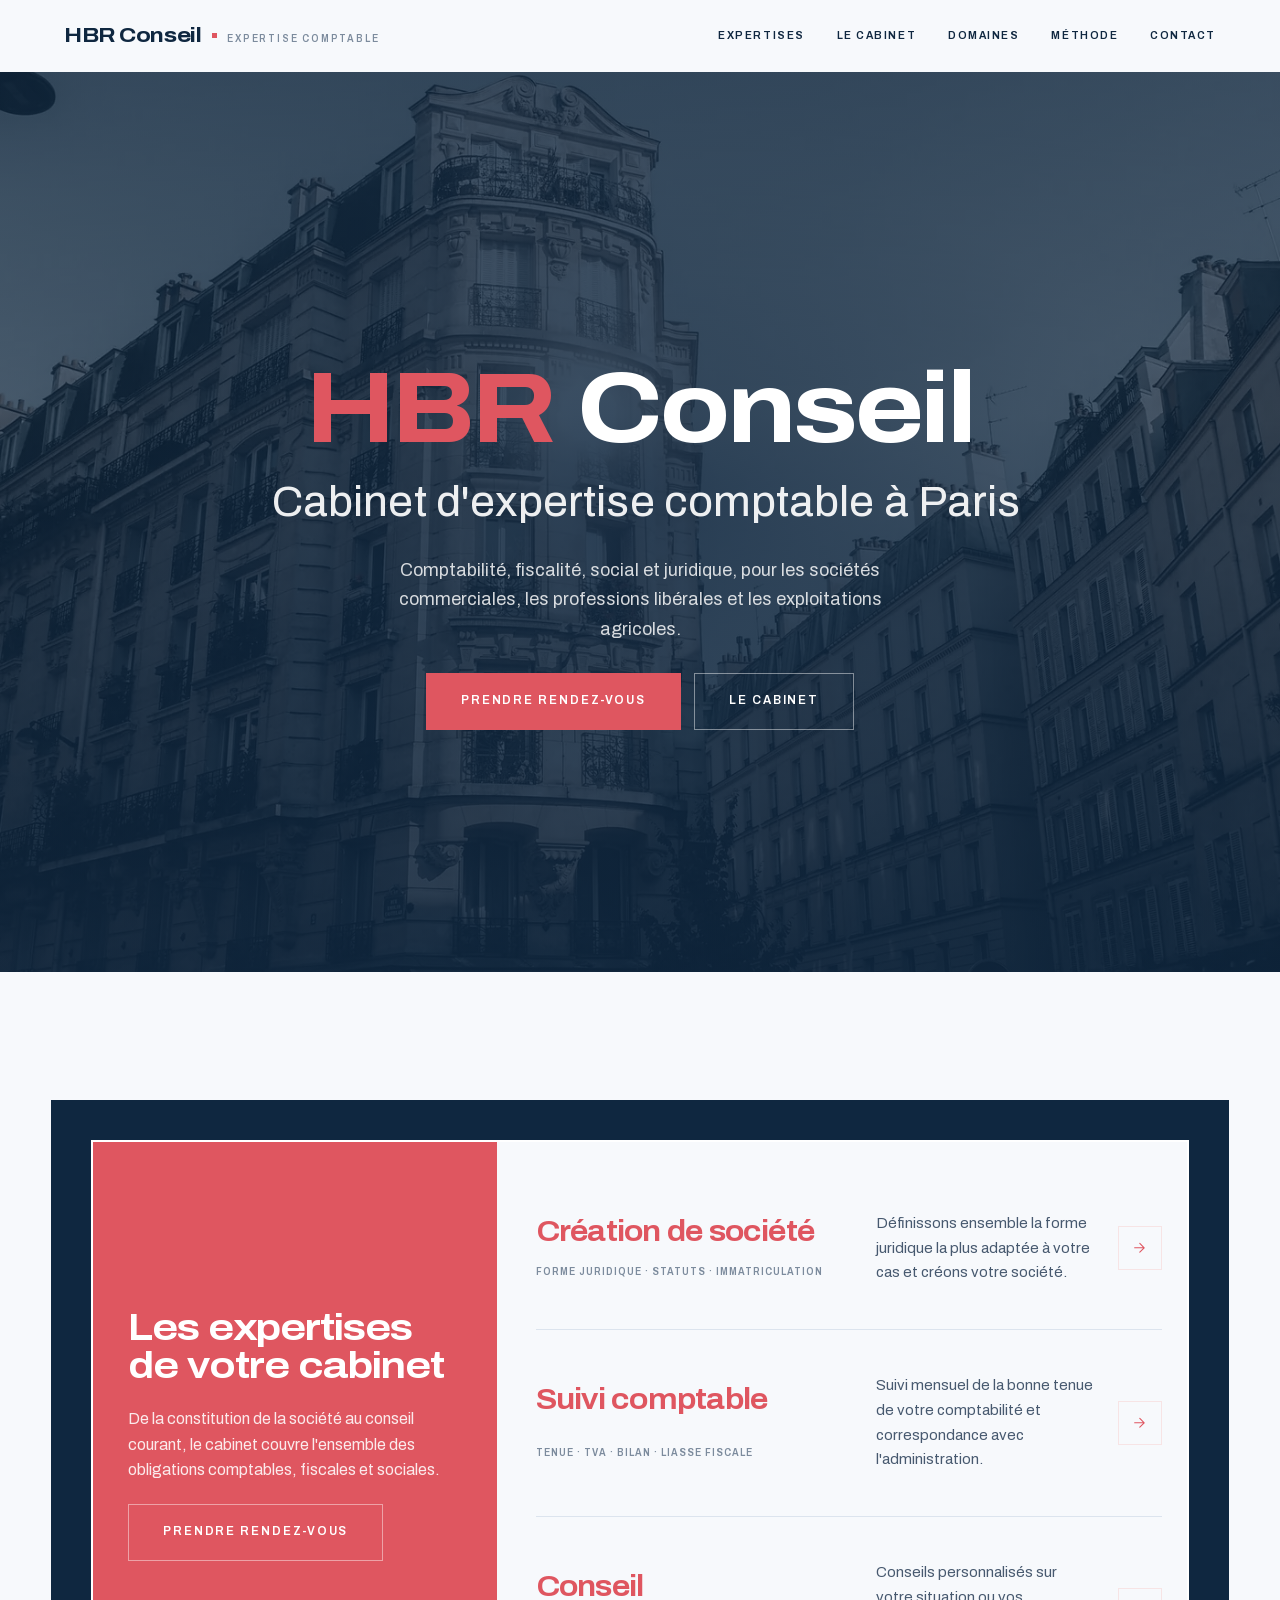
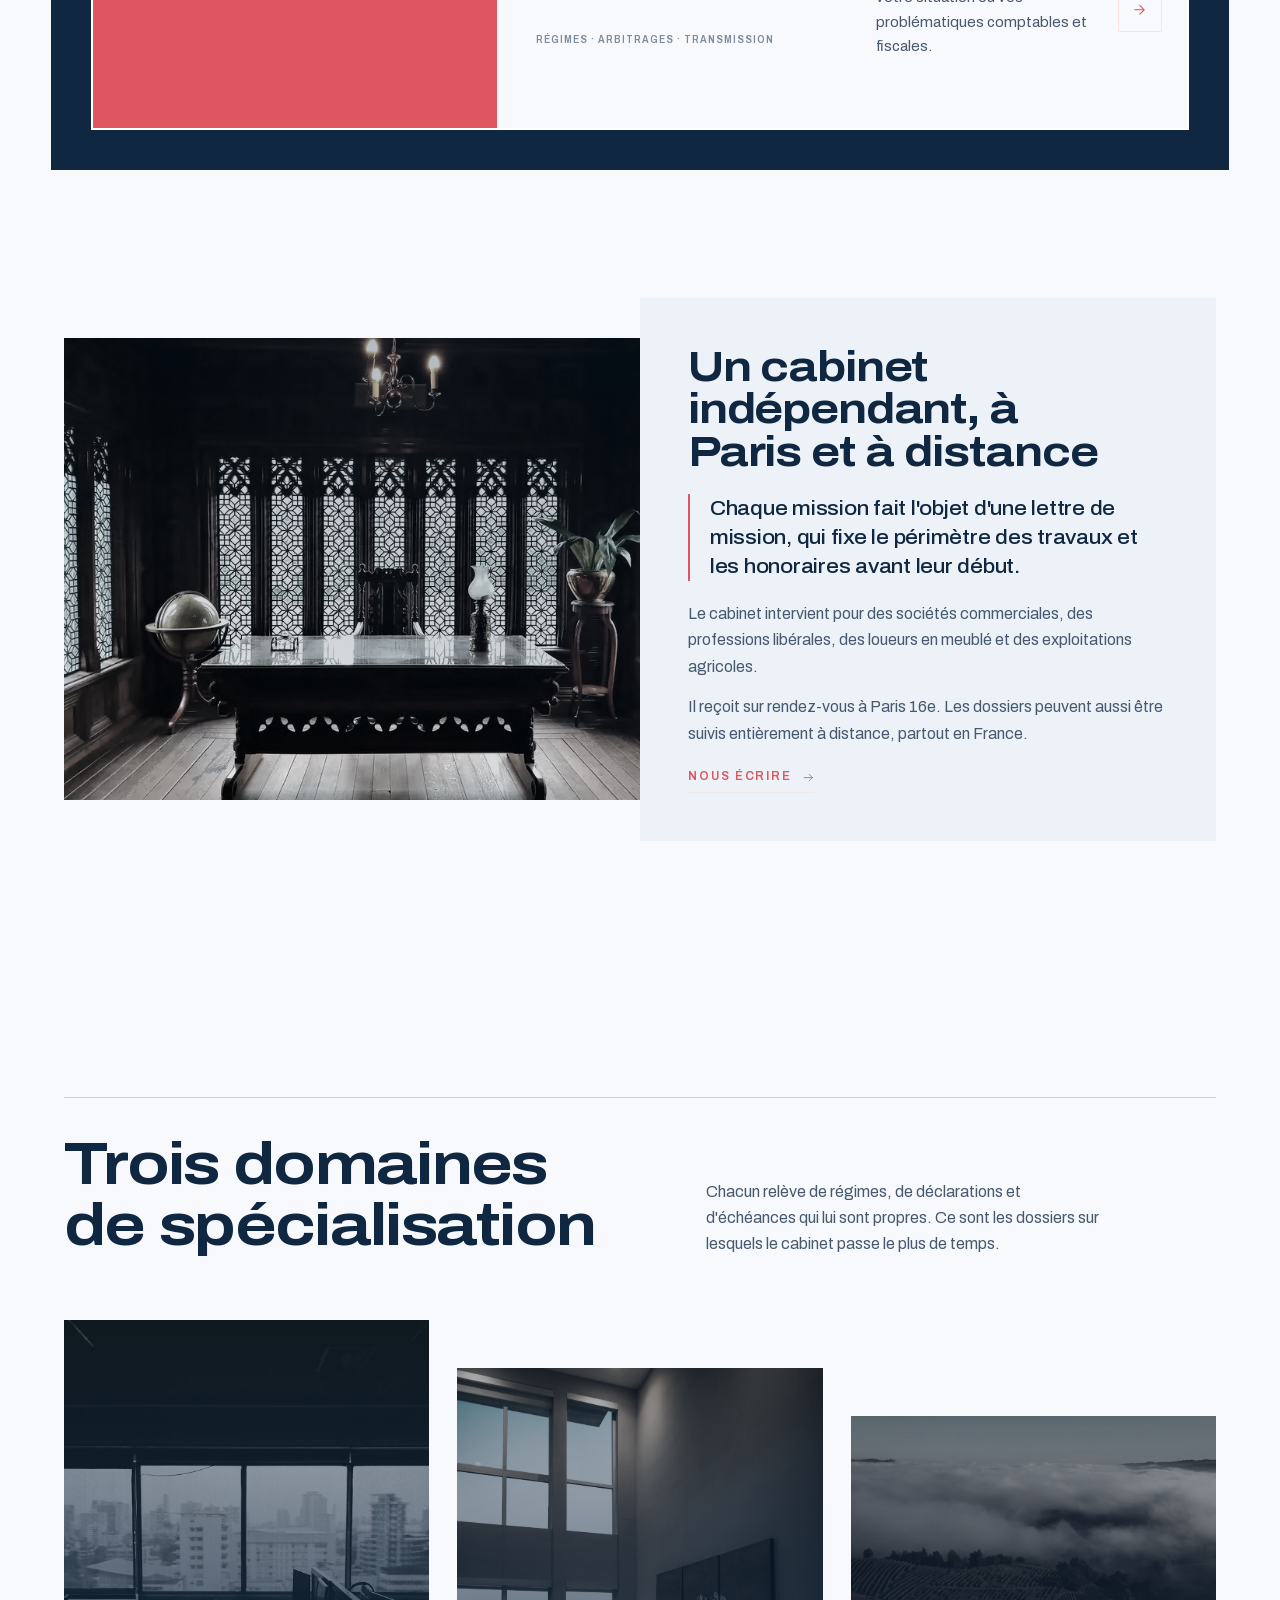
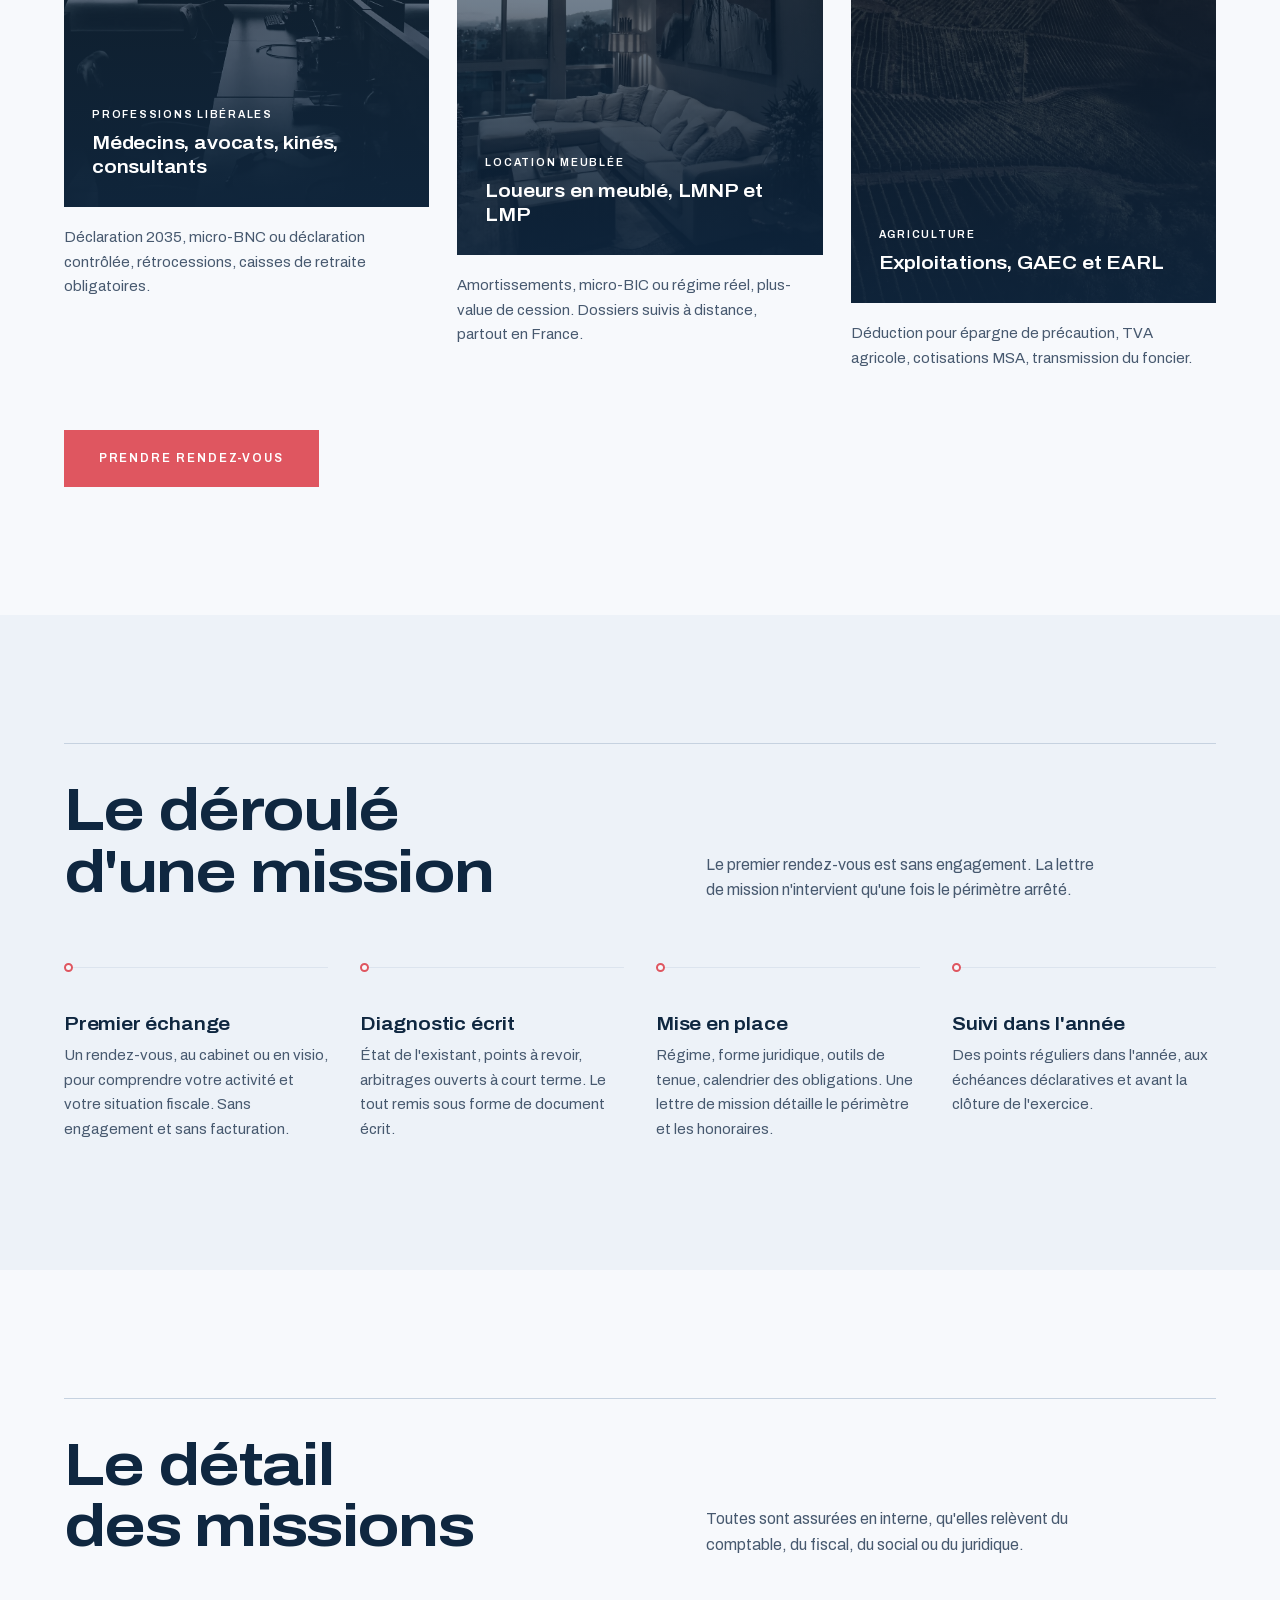
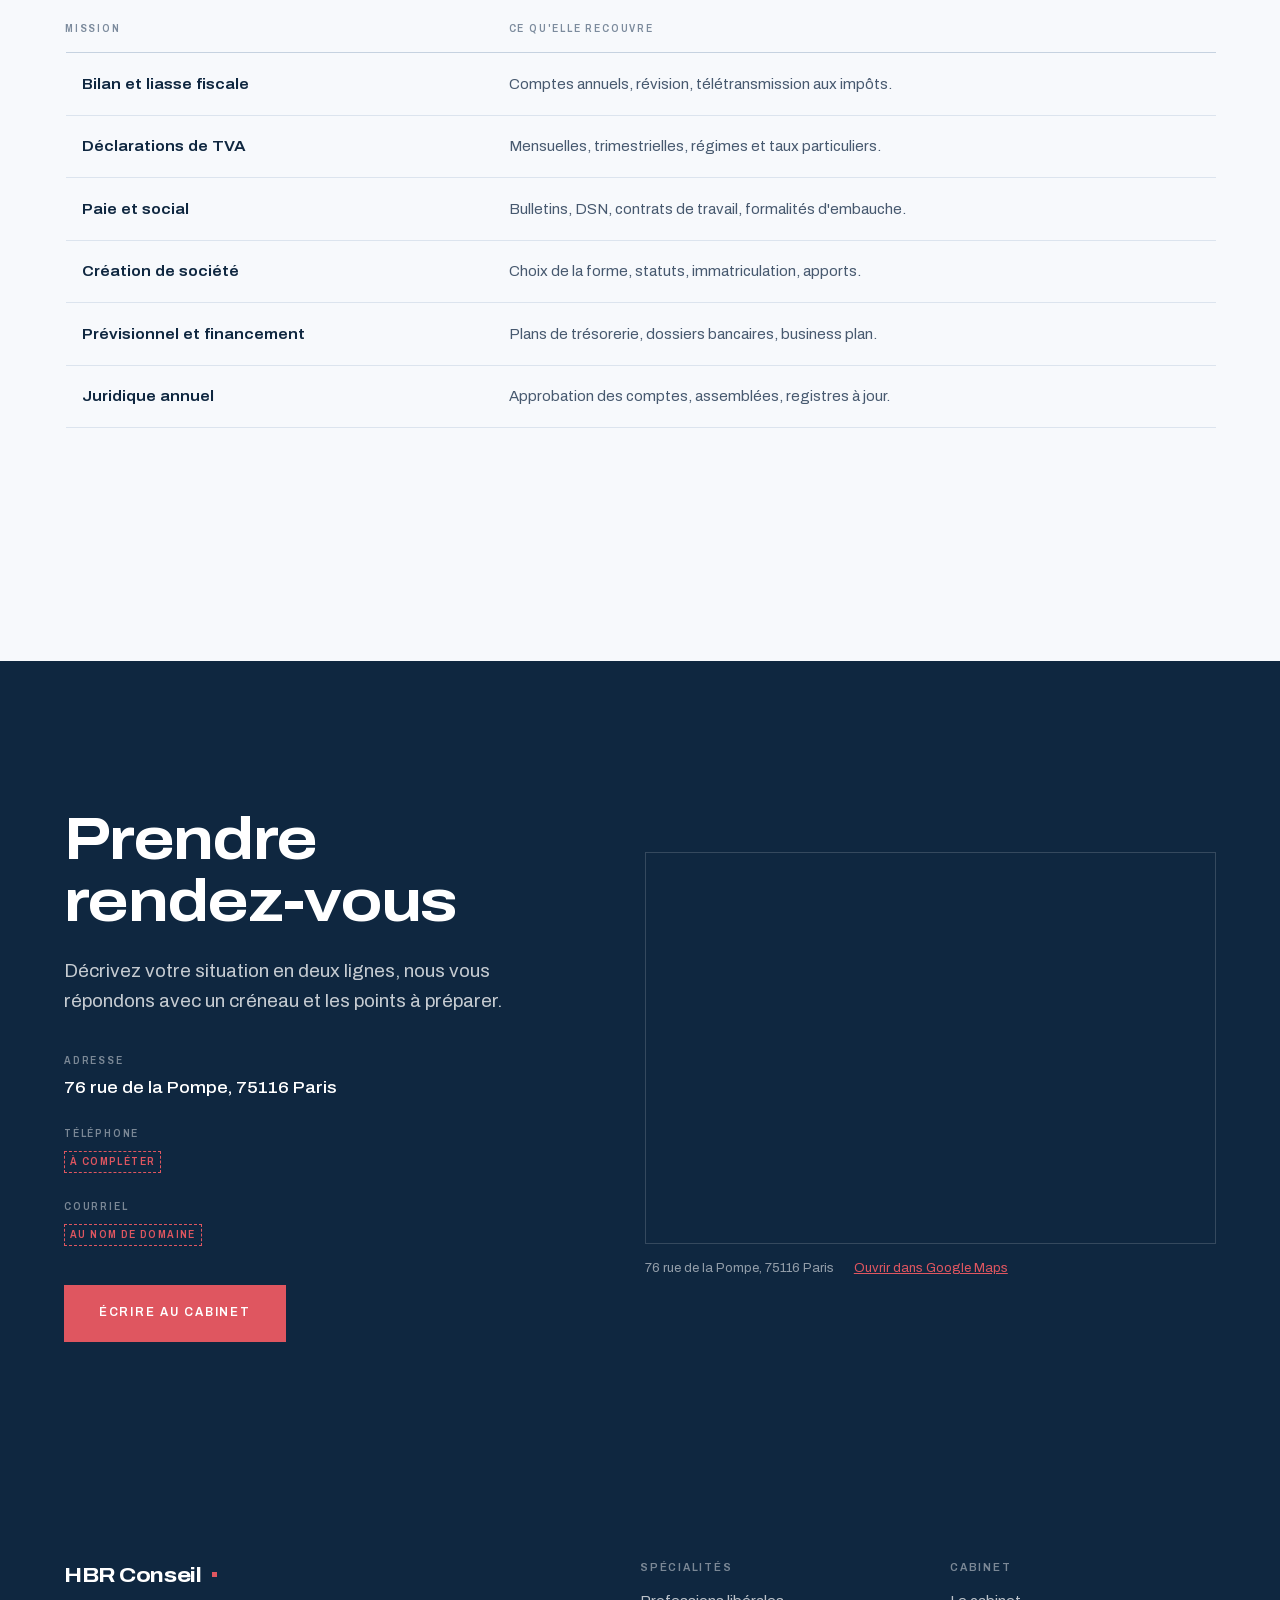
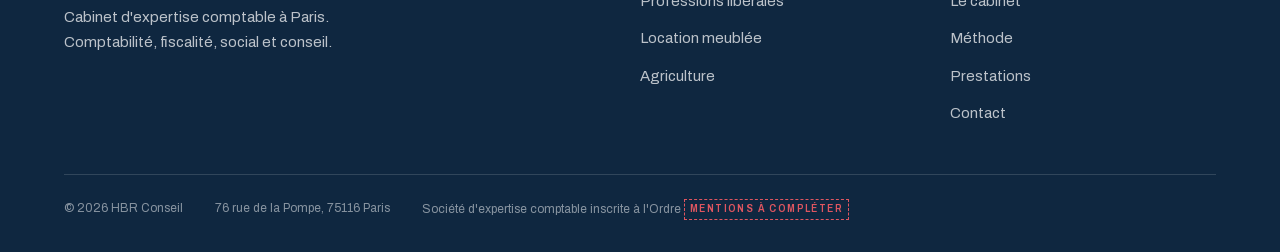
==== commit 2f6c4ab4: "Merge feat/section-elargie" ====
--- a/index.html
+++ b/index.html
@@ -30,7 +30,7 @@
 
     <link rel="preload" href="assets/fonts/archivo-var-latin.woff2" as="font" type="font/woff2" crossorigin>
 
-    <link rel="stylesheet" href="css/style.css?v=20261005h">
+    <link rel="stylesheet" href="css/style.css?v=20261005i">
 
     <!-- TODO : JSON-LD AccountingService. Adresse connue, il manque la raison
          sociale exacte, le telephone et le numero d'inscription a l'Ordre.
@@ -429,6 +429,6 @@
     </div>
 </footer>
 
-<script src="js/main.js?v=20261005h"></script>
+<script src="js/main.js?v=20261005i"></script>
 </body>
 </html>
--- a/css/style.css
+++ b/css/style.css
@@ -491,6 +491,15 @@
    le survol fait deborder un aplat au-dela de la gouttiere.
    ------------------------------------------------------------------- */
 
+/* La section deborde du conteneur commun : elle n'est pas bornee a 82rem
+   comme le reste de la page, et sa gouttiere est proportionnelle. Le bloc
+   encadre respire donc moins de blanc autour de lui, et le fait d'etre plus
+   large que les autres sections devient un parti pris. */
+.expertises > .shell {
+    max-width: none;
+    padding-inline: clamp(1.25rem, 4vw, 4.5rem);
+}
+
 /* Cadre bleu qui ceint toute la section. Son rembourrage est expose en
    variable : l'aplat de survol s'en sert pour deborder jusqu'au cadre,
    exactement, et pas au-dela. */
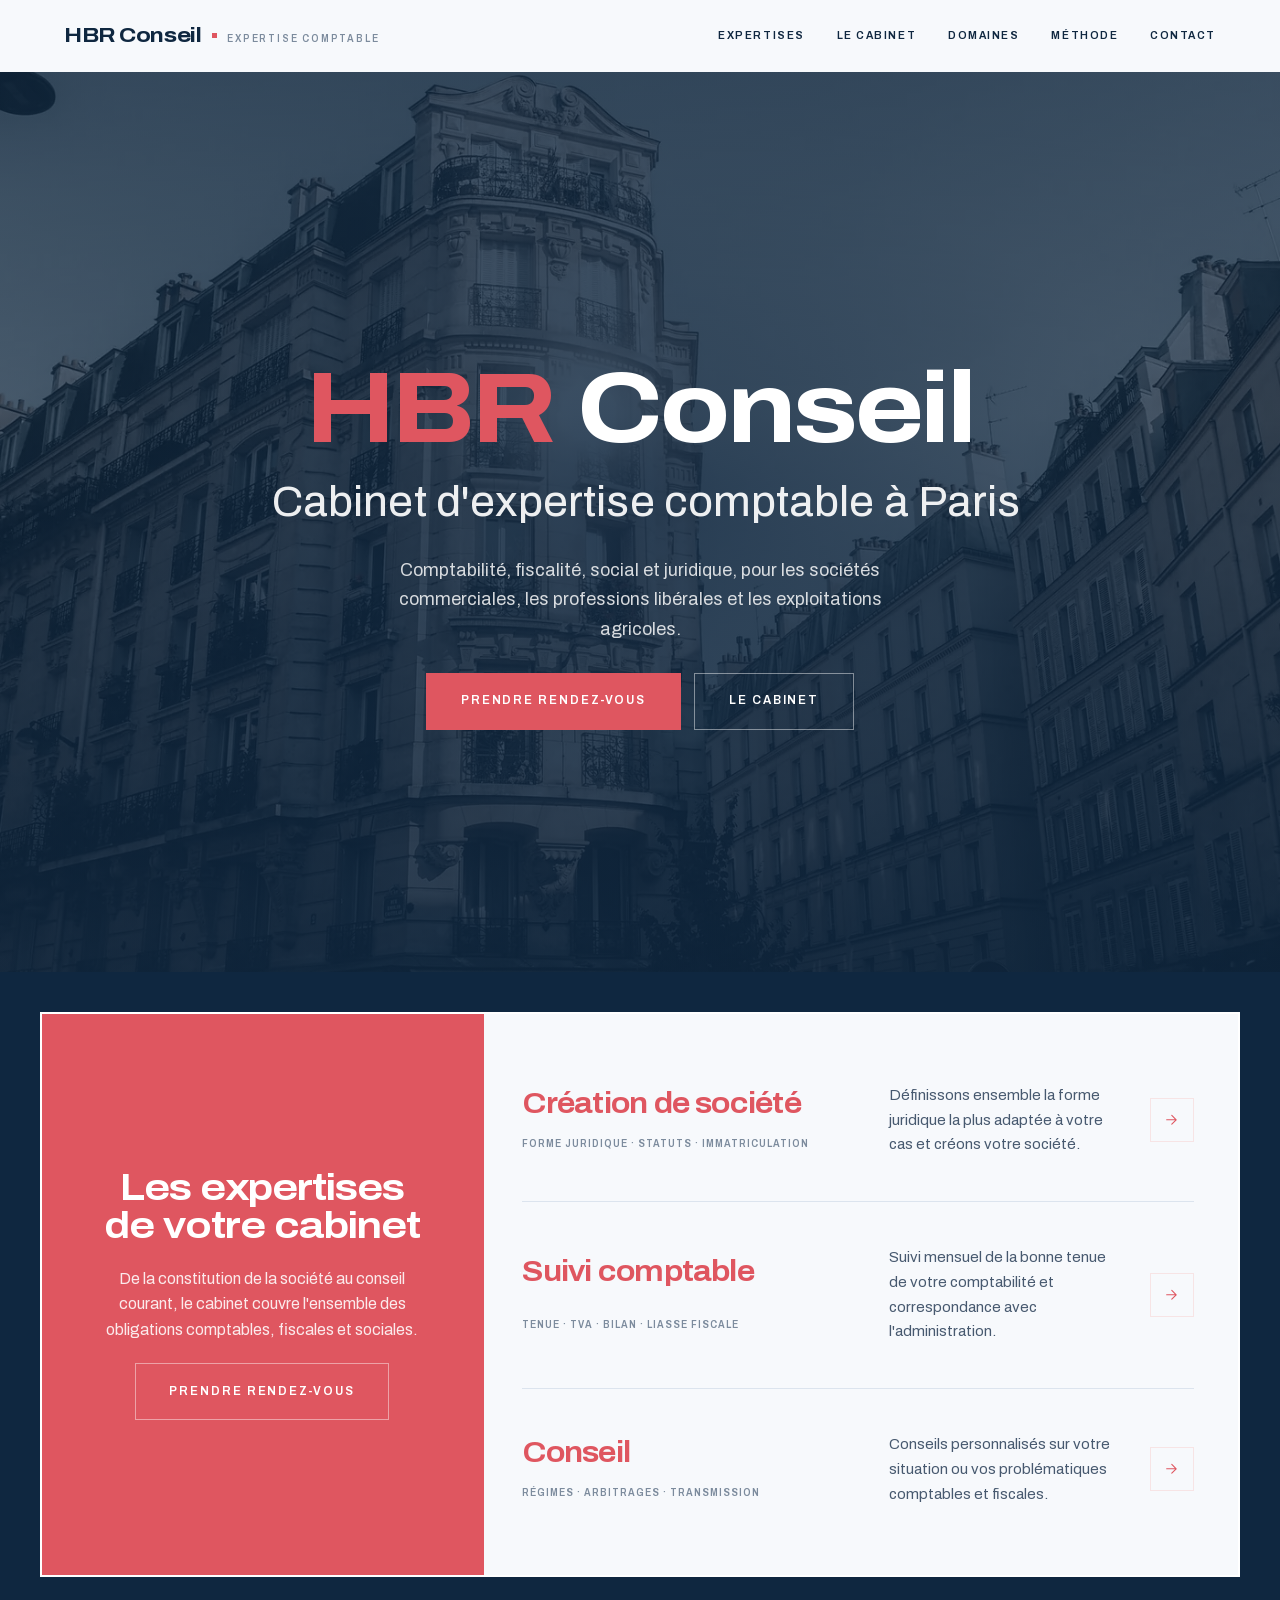
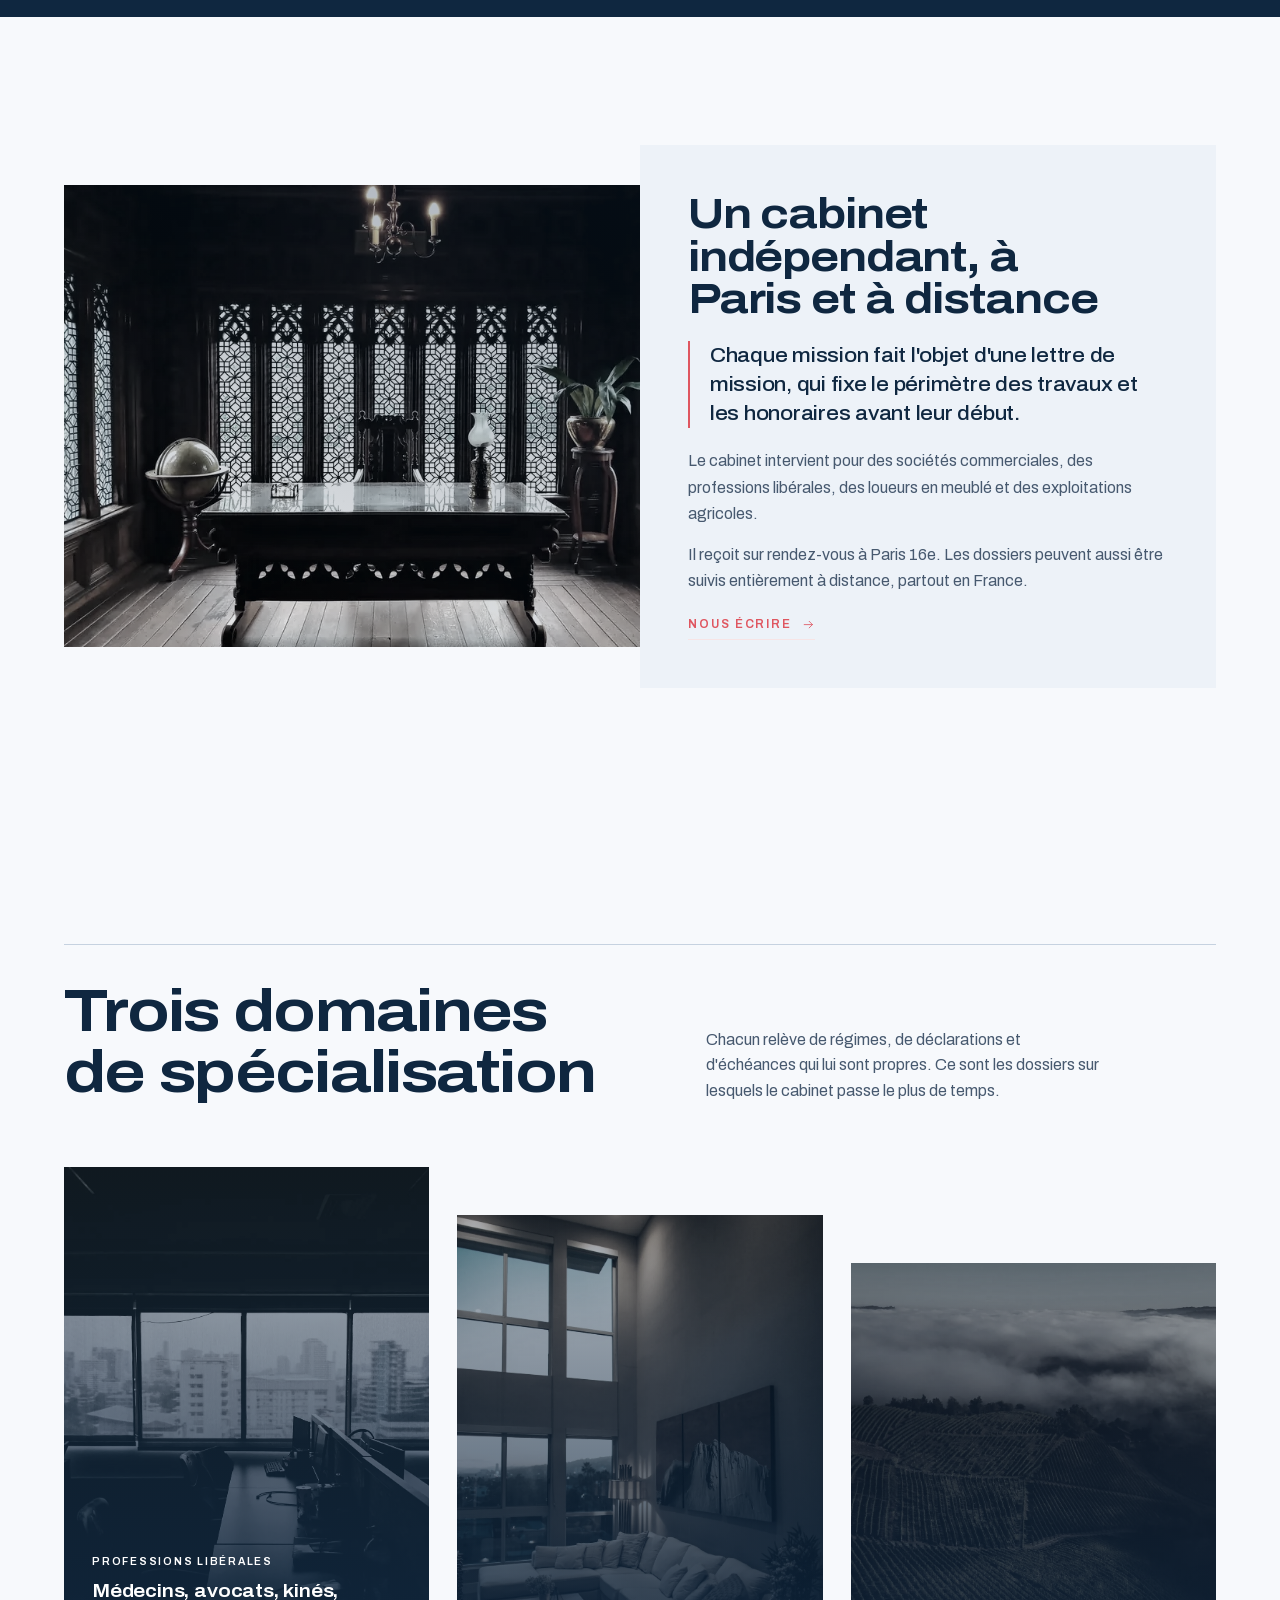
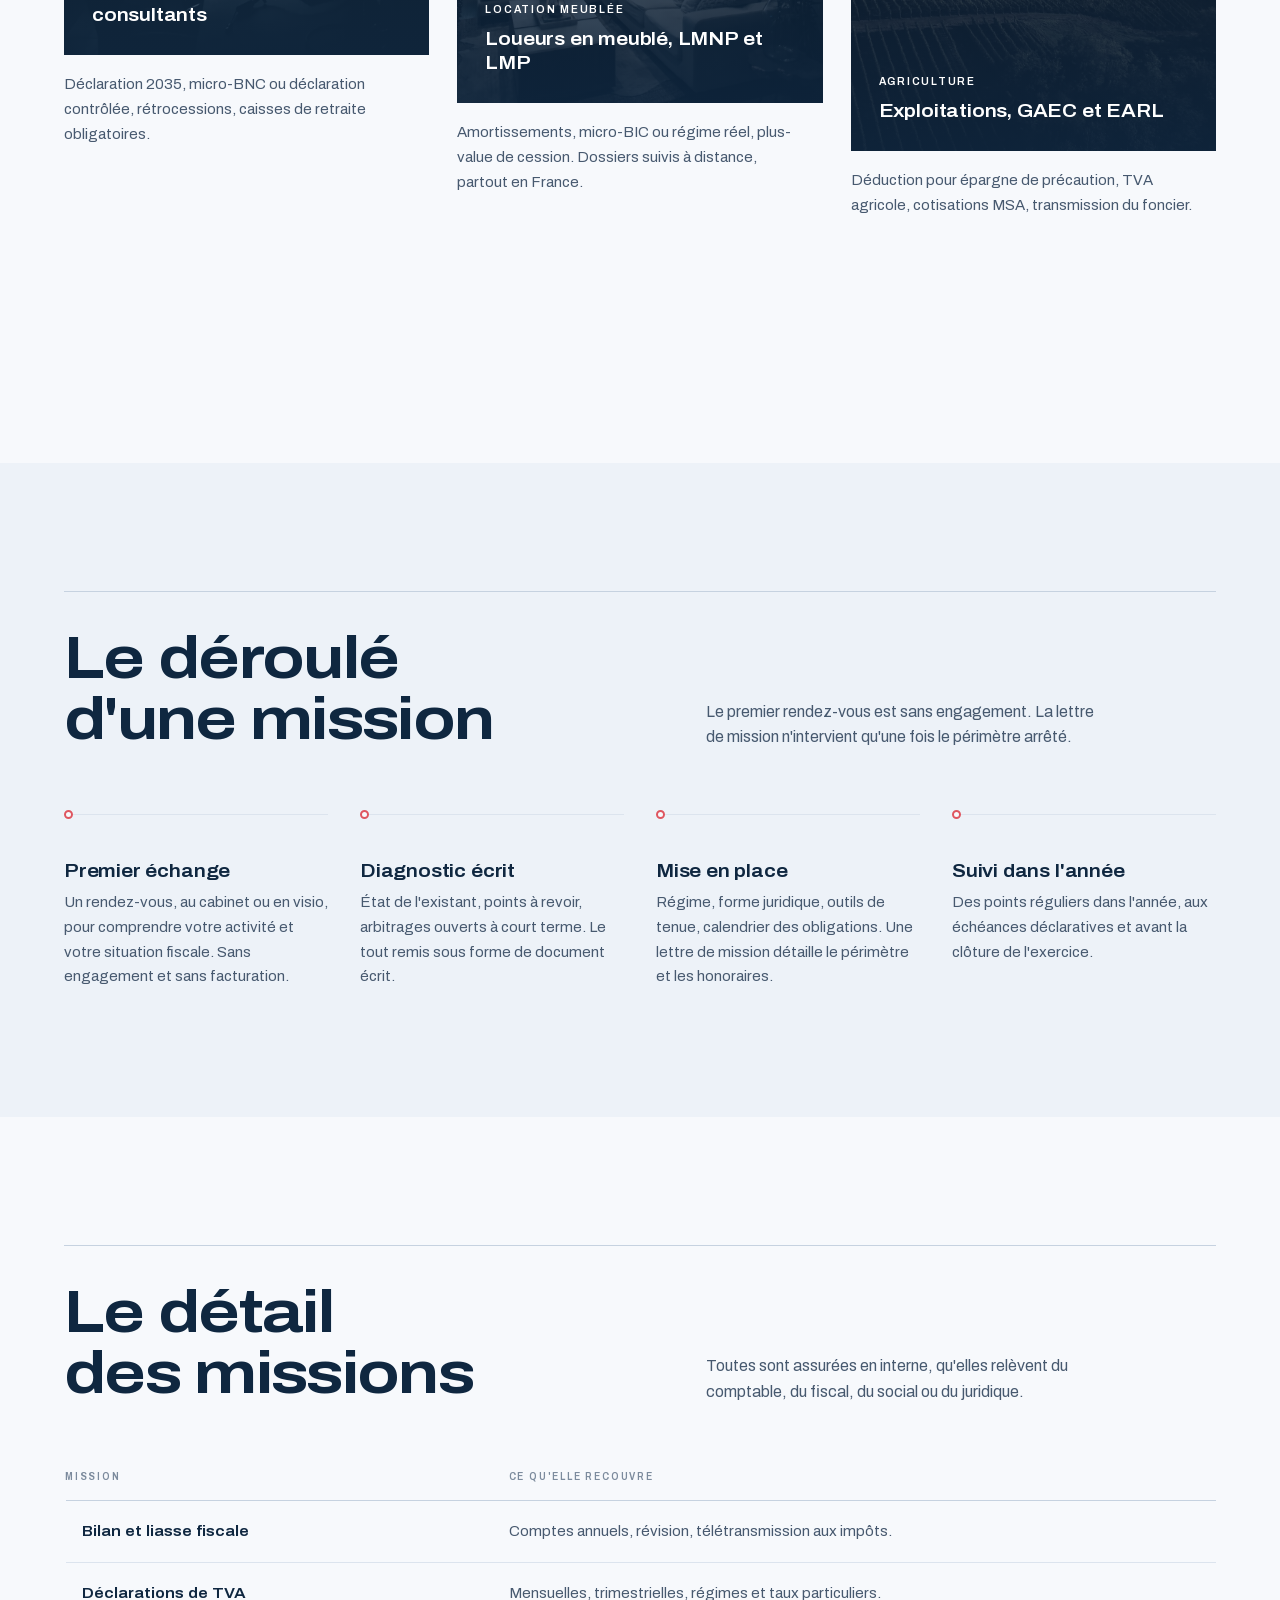
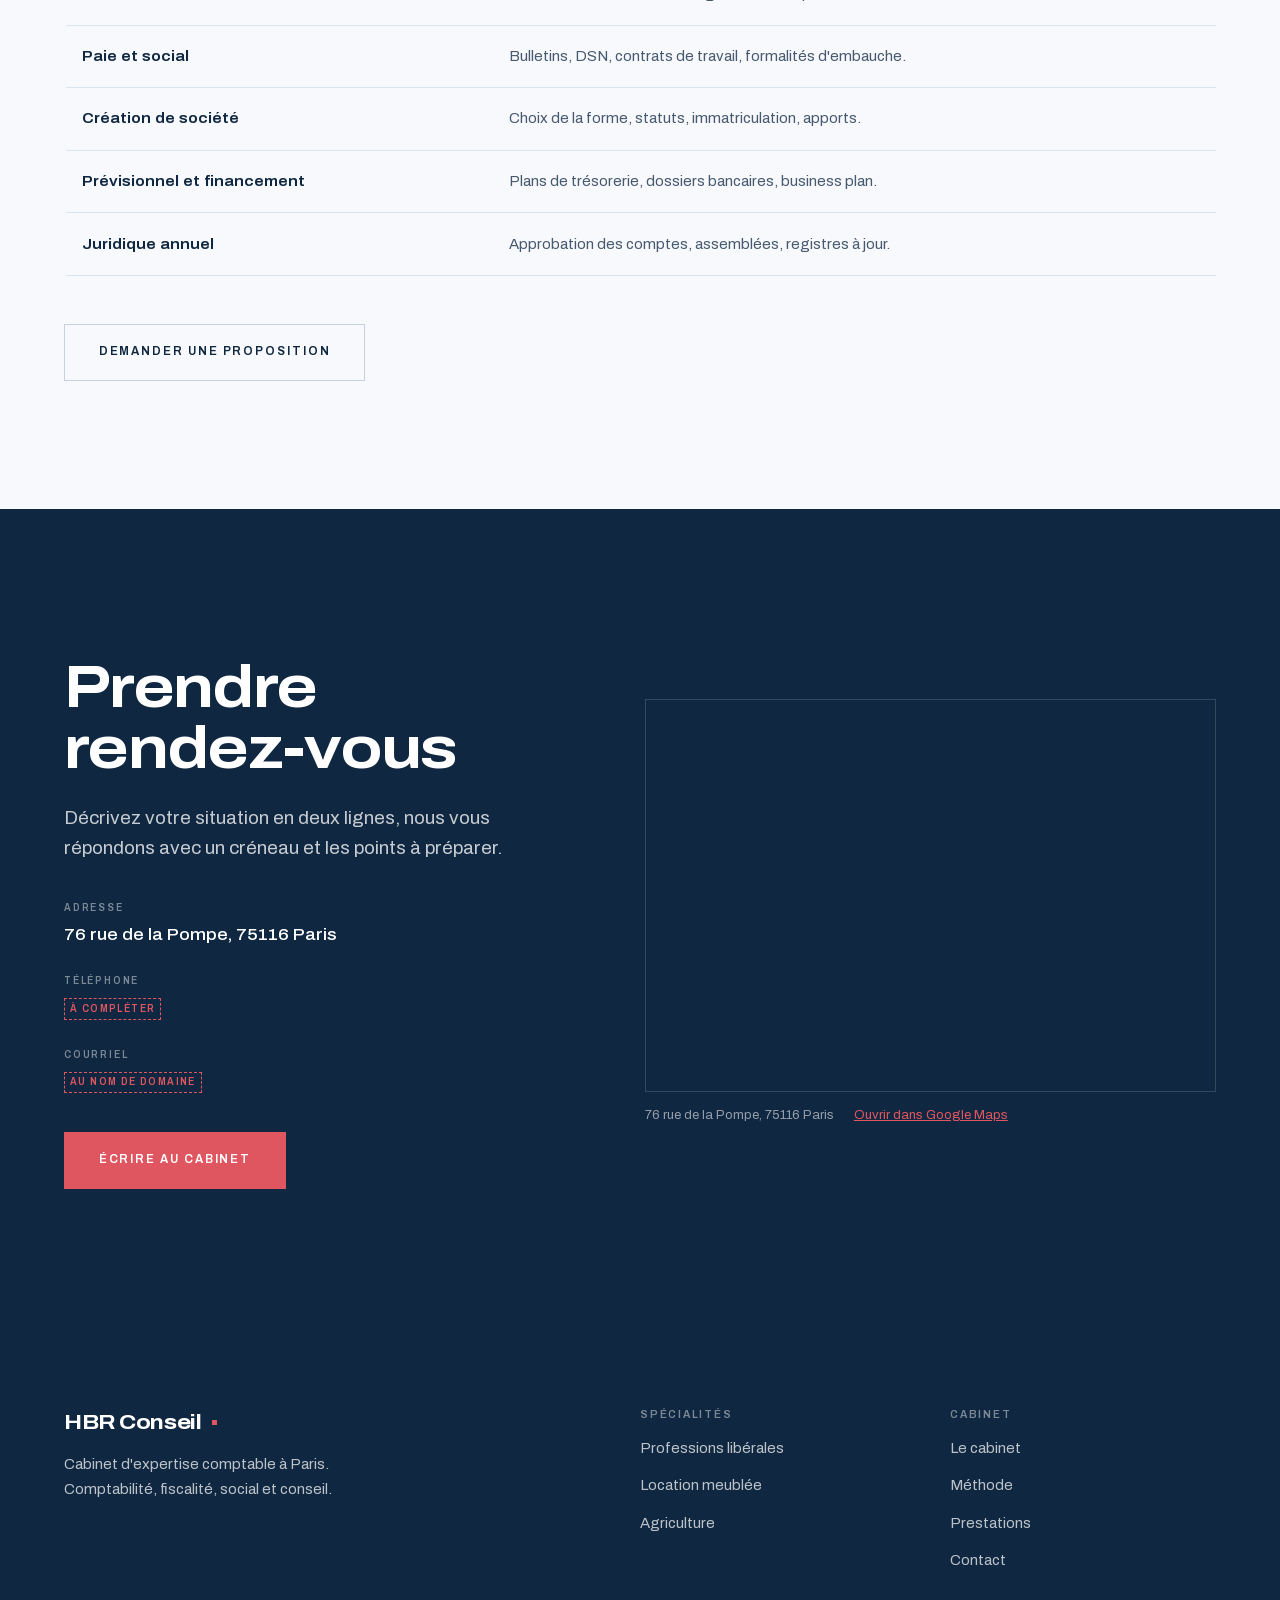
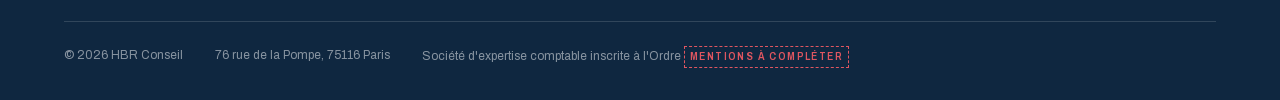
==== commit dfdcfc1a: "Merge feat/plein-cadre" ====
--- a/index.html
+++ b/index.html
@@ -30,7 +30,7 @@
 
     <link rel="preload" href="assets/fonts/archivo-var-latin.woff2" as="font" type="font/woff2" crossorigin>
 
-    <link rel="stylesheet" href="css/style.css?v=20261005i">
+    <link rel="stylesheet" href="css/style.css?v=20261005j">
 
     <!-- TODO : JSON-LD AccountingService. Adresse connue, il manque la raison
          sociale exacte, le telephone et le numero d'inscription a l'Ordre.
@@ -429,6 +429,6 @@
     </div>
 </footer>
 
-<script src="js/main.js?v=20261005i"></script>
+<script src="js/main.js?v=20261005j"></script>
 </body>
 </html>
--- a/css/style.css
+++ b/css/style.css
@@ -491,13 +491,16 @@
    le survol fait deborder un aplat au-dela de la gouttiere.
    ------------------------------------------------------------------- */
 
-/* La section deborde du conteneur commun : elle n'est pas bornee a 82rem
-   comme le reste de la page, et sa gouttiere est proportionnelle. Le bloc
-   encadre respire donc moins de blanc autour de lui, et le fait d'etre plus
-   large que les autres sections devient un parti pris. */
+/* Plein cadre. La section ne connait ni le conteneur commun ni la
+   gouttiere : elle touche les deux bords de l'ecran, et son rembourrage
+   haut est supprime pour qu'elle vienne au contact du hero. */
+.expertises {
+    padding-top: 0;
+}
+
 .expertises > .shell {
     max-width: none;
-    padding-inline: clamp(1.25rem, 4vw, 4.5rem);
+    padding-inline: 0;
 }
 
 /* Cadre bleu qui ceint toute la section. Son rembourrage est expose en
@@ -547,9 +550,10 @@
 .expertises__sticky {
     display: flex;
     flex-direction: column;
-    align-items: flex-start;
+    align-items: center;
+    text-align: center;
     gap: 1.3rem;
-    padding: clamp(1.5rem, 2.9vw, 2.375rem);
+    padding: clamp(1.75rem, 3.4vw, 3rem);
 }
 
 .expertises__sticky .display { color: #FFF; }
@@ -875,7 +879,7 @@
     .expertises__sticky { position: sticky; top: clamp(5rem, 16vh, 10rem); }
 
     .exp-list {
-        padding: var(--frame-pad) var(--frame-pad) var(--frame-pad) clamp(1.75rem, 3vw, 2.75rem);
+        padding: var(--frame-pad) clamp(2rem, 3.6vw, 3.5rem) var(--frame-pad) clamp(1.75rem, 3vw, 2.75rem);
     }
 
     /* A gauche, l'aplat n'a que peu de place avant le bloc corail : il ne
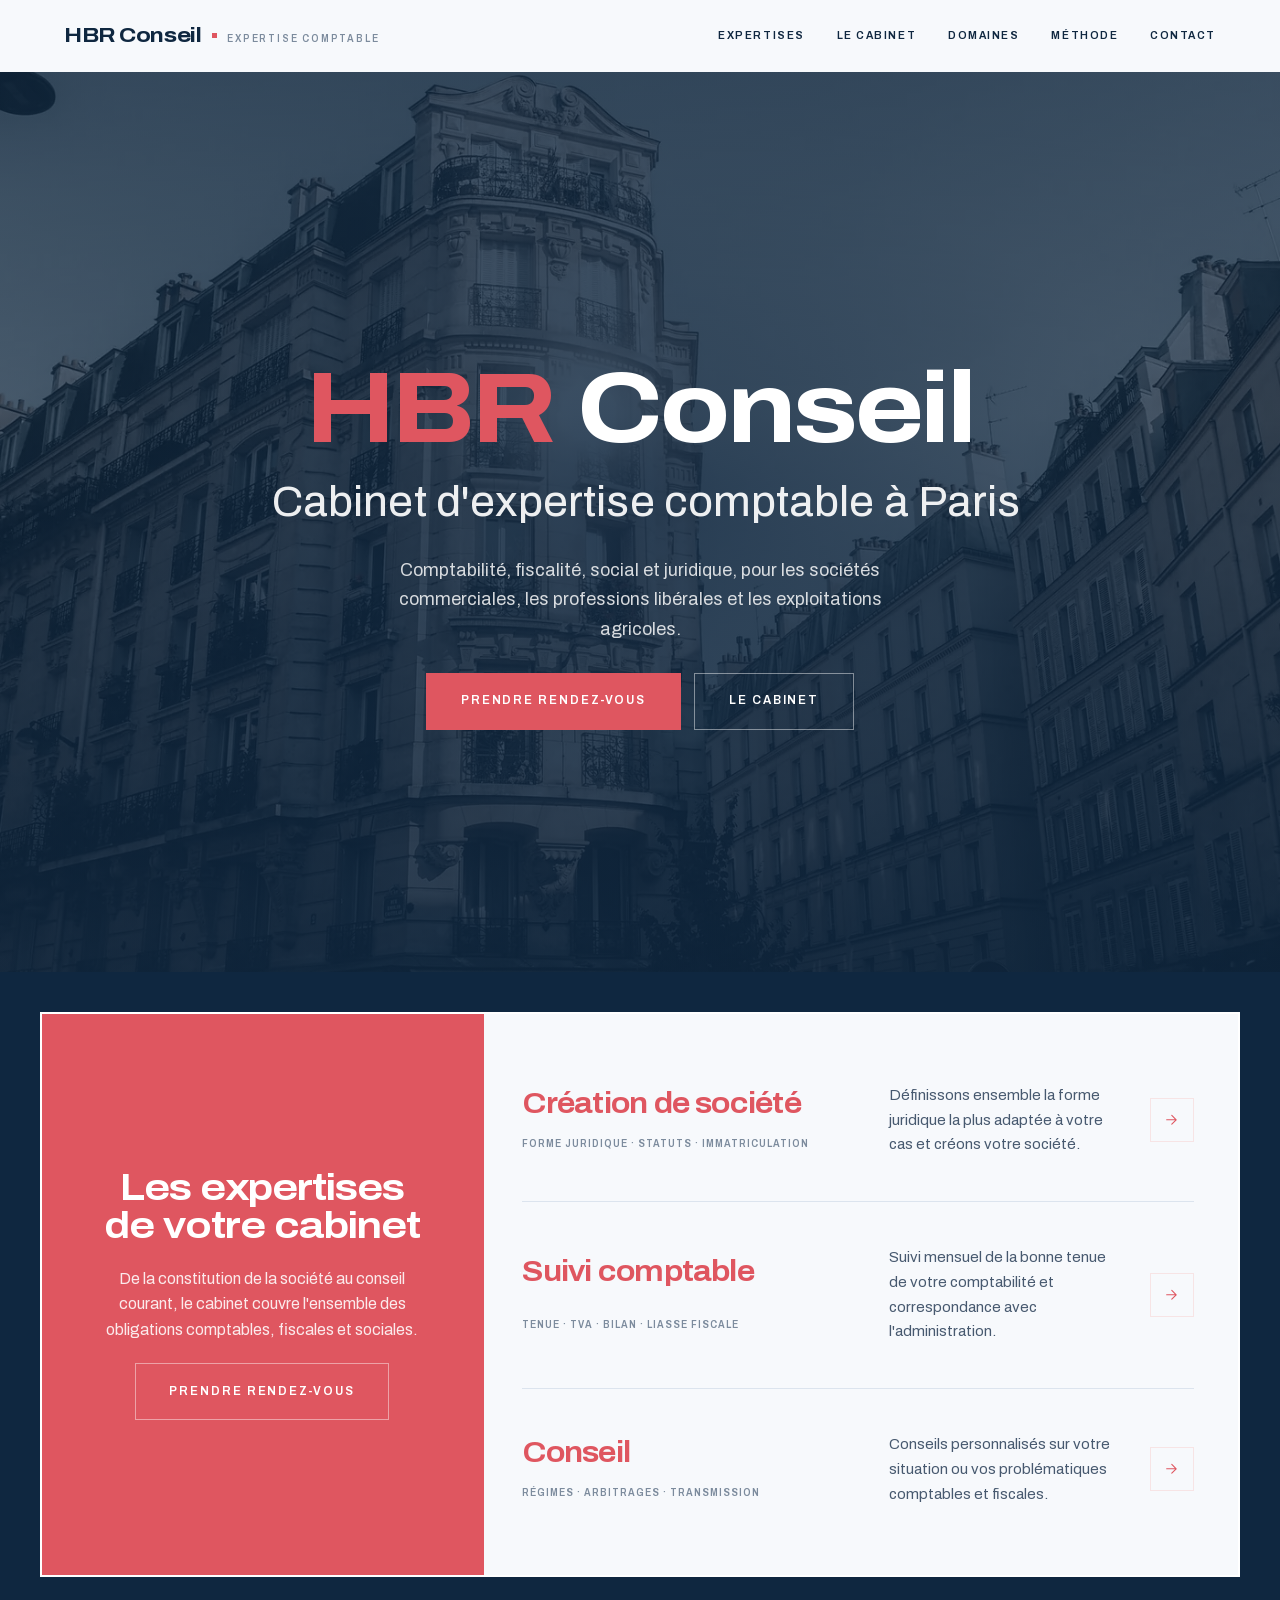
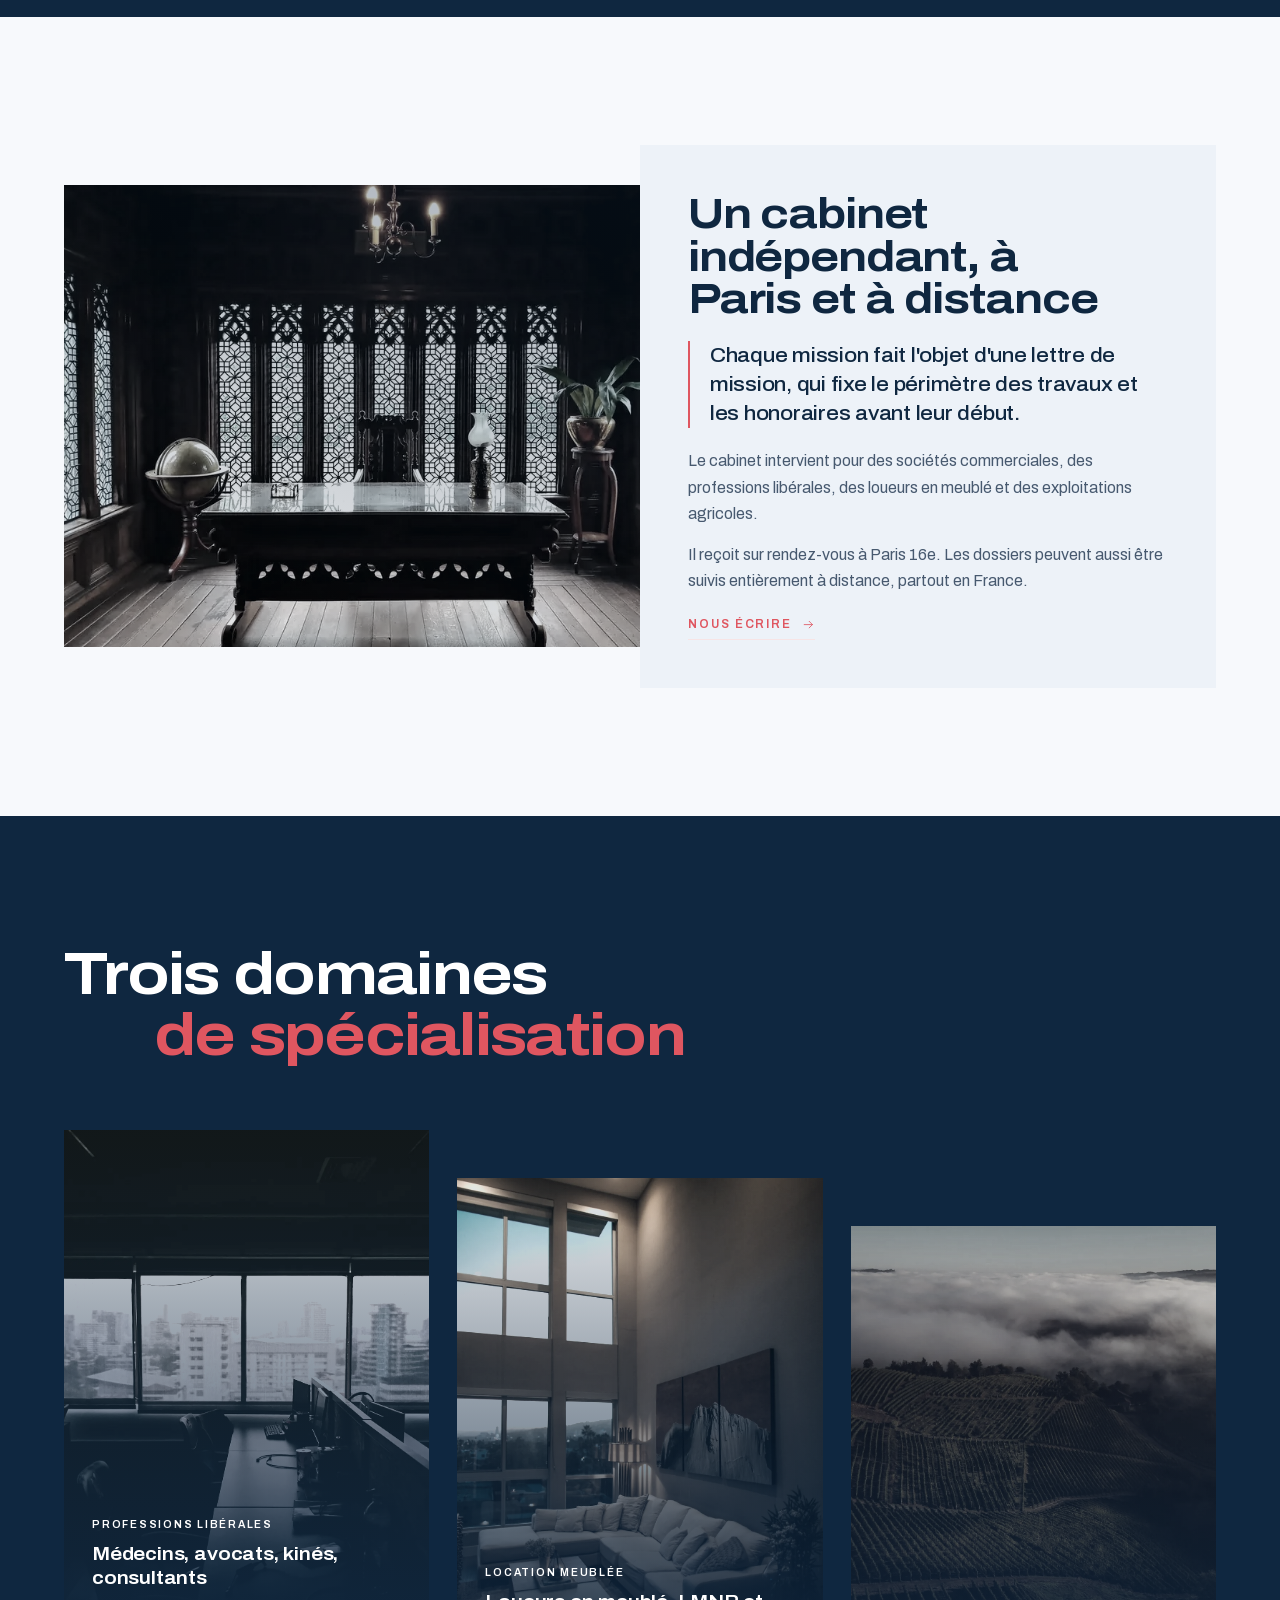
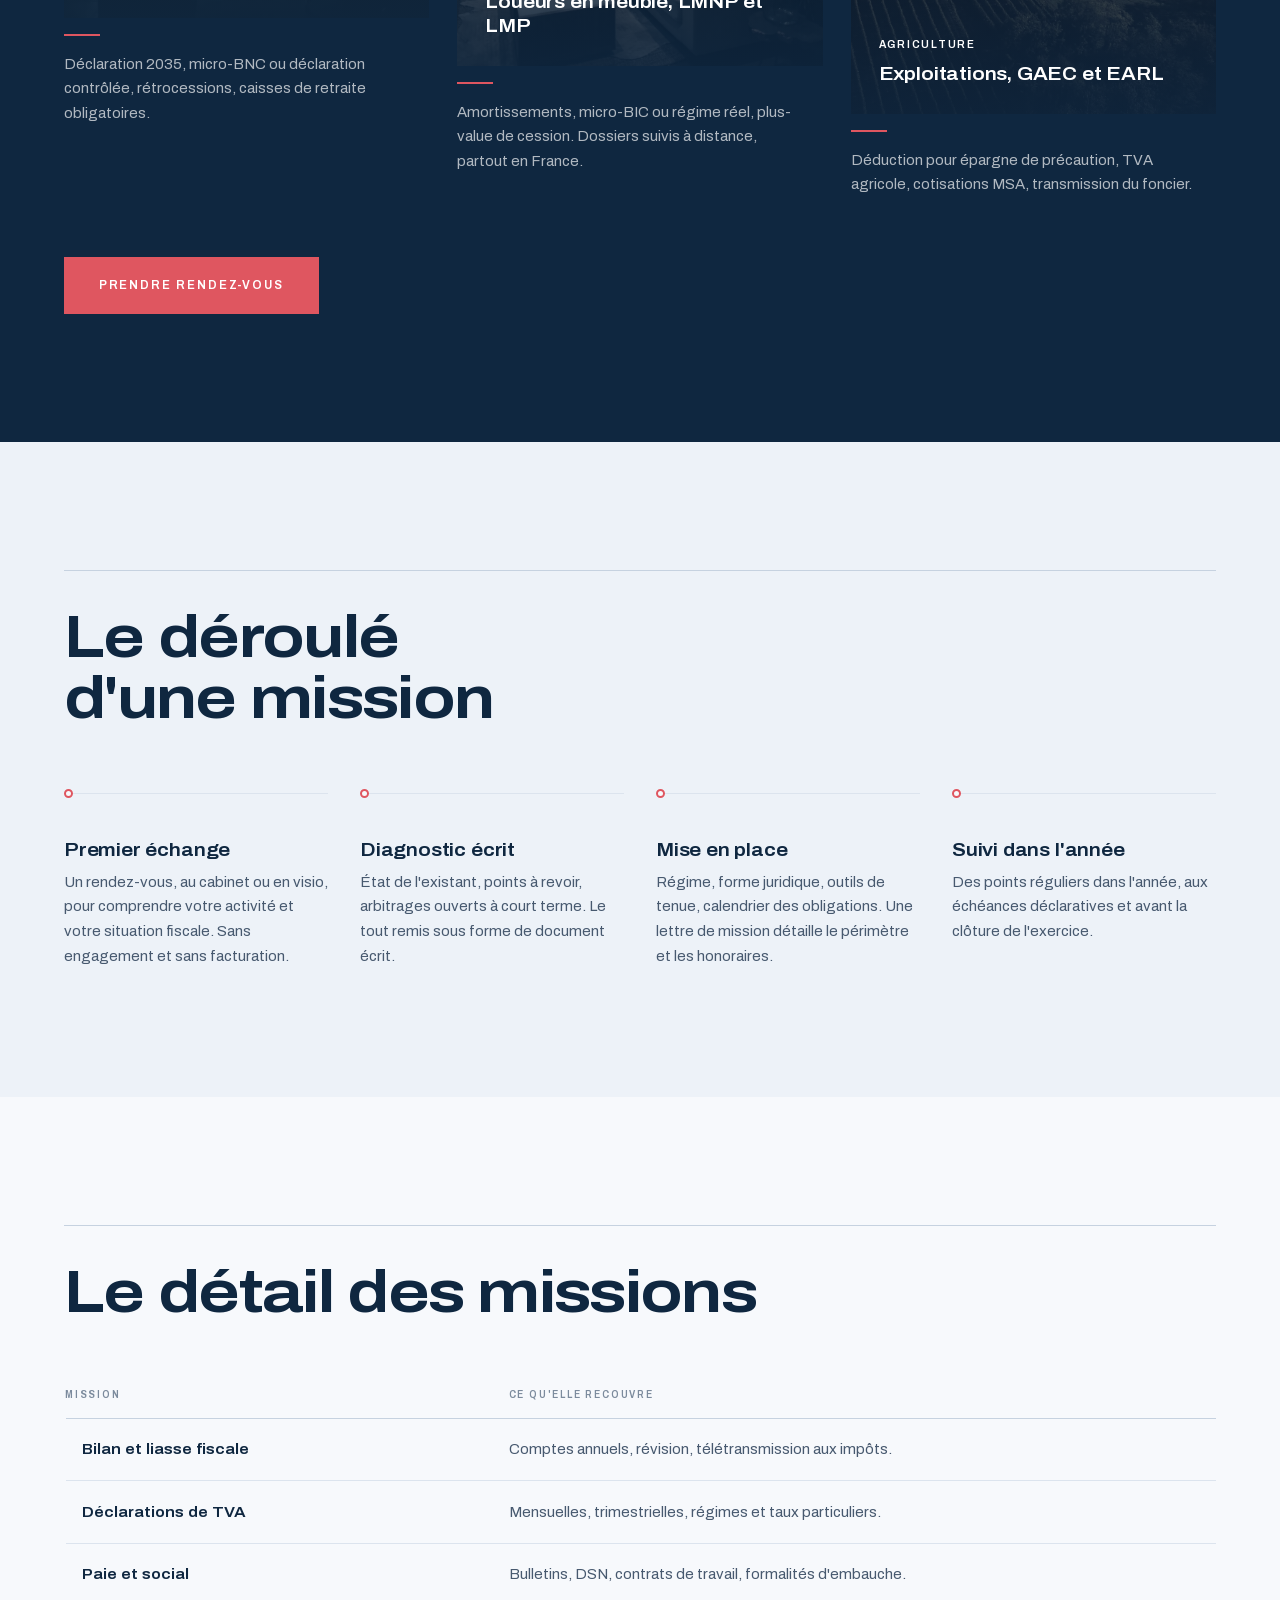
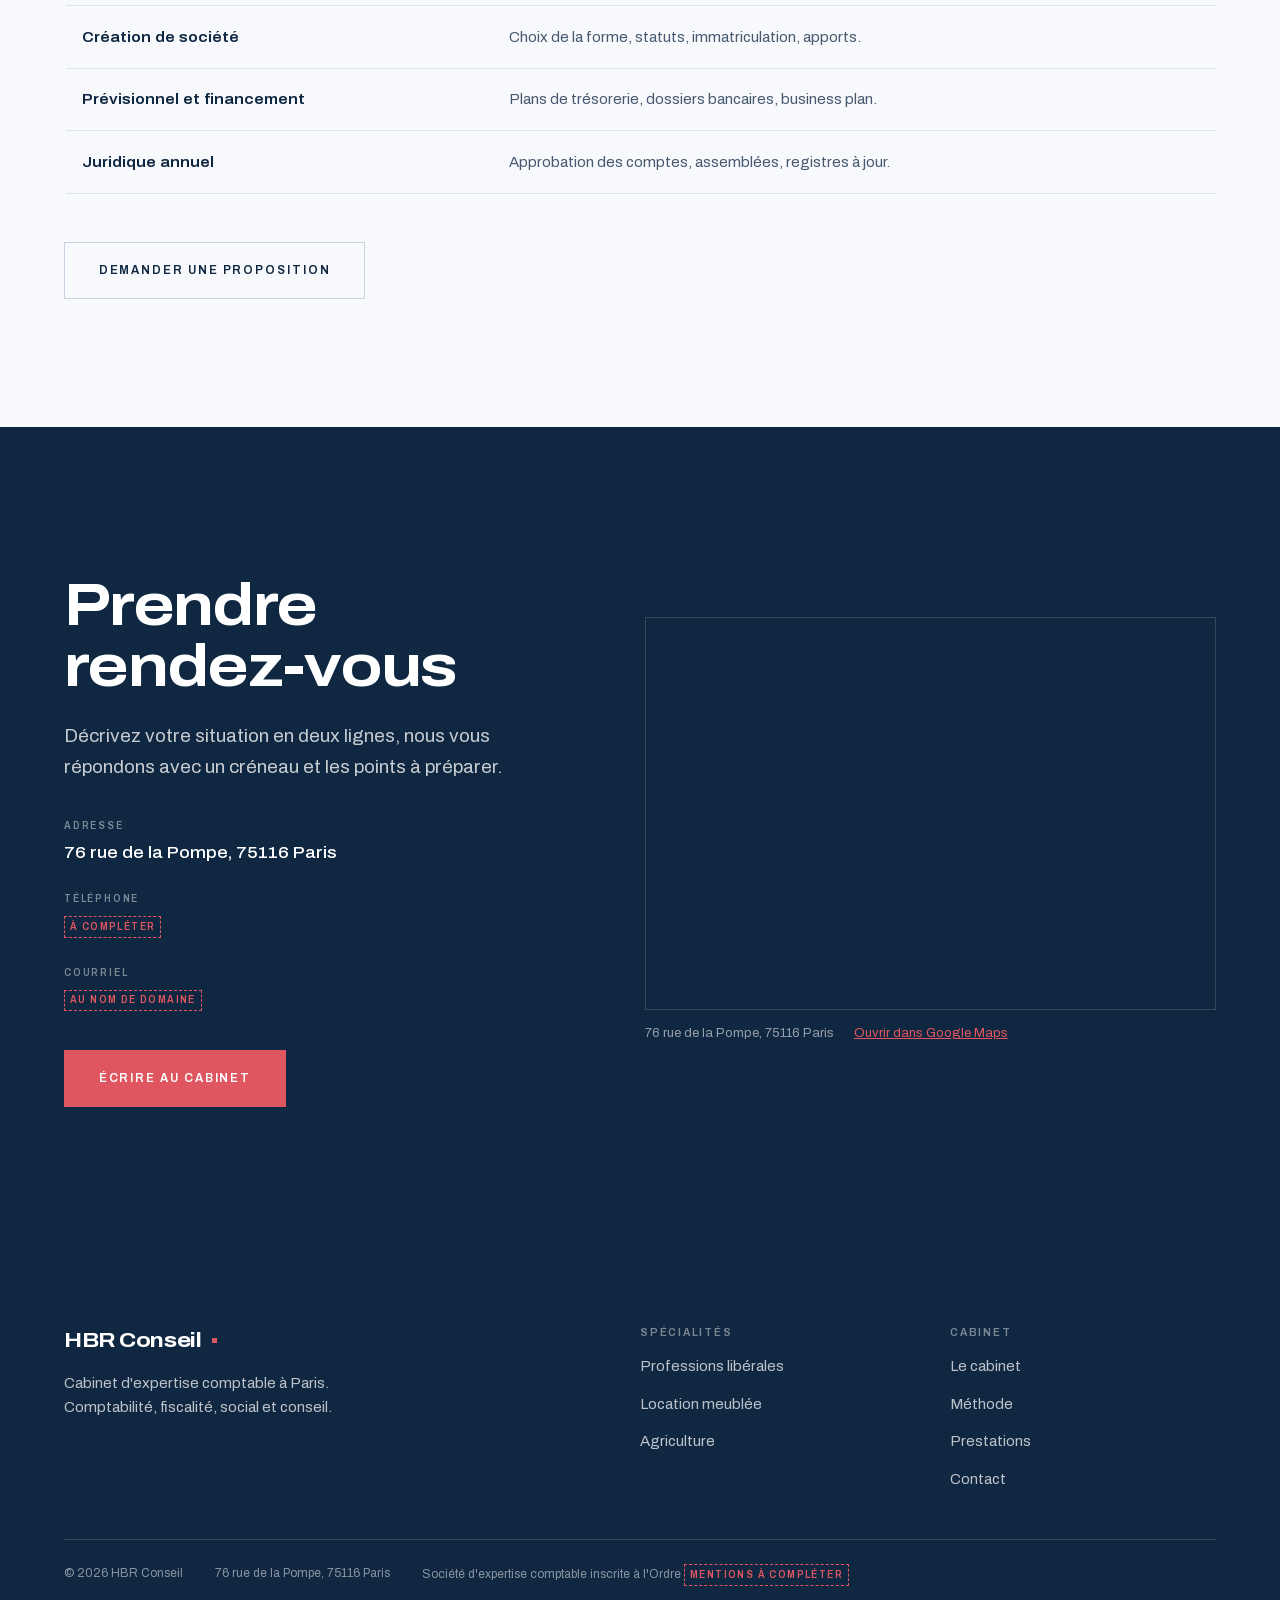
==== commit 51b3d5dc: "Merge feat/domaines-bleu" ====
--- a/index.html
+++ b/index.html
@@ -30,7 +30,7 @@
 
     <link rel="preload" href="assets/fonts/archivo-var-latin.woff2" as="font" type="font/woff2" crossorigin>
 
-    <link rel="stylesheet" href="css/style.css?v=20261005j">
+    <link rel="stylesheet" href="css/style.css?v=20261006a">
 
     <!-- TODO : JSON-LD AccountingService. Adresse connue, il manque la raison
          sociale exacte, le telephone et le numero d'inscription a l'Ordre.
@@ -194,15 +194,12 @@
     </section>
 
     <!-- 04 ─ Domaines, panneaux hauts avec libelle sur l'image -->
-    <section class="section" id="domaines">
-        <div class="shell">
-            <div class="section__head reveal split">
-                <h2 class="display d-xl">Trois domaines de spécialisation</h2>
-                <p class="section__intro">
-                    Chacun relève de régimes, de déclarations et d'échéances qui lui sont propres.
-                    Ce sont les dossiers sur lesquels le cabinet passe le plus de temps.
-                </p>
-            </div>
+    <section class="section domaines" id="domaines">
+        <div class="shell">
+            <h2 class="display d-xl domaines__title reveal">
+                <span>Trois domaines</span>
+                <span class="domaines__title-in">de spécialisation</span>
+            </h2>
 
             <div class="fields">
                 <article class="field reveal">
@@ -215,6 +212,7 @@
                             <span class="d-sm">Médecins, avocats, kinés, consultants</span>
                         </span>
                     </a>
+                    <span class="field__rule" aria-hidden="true"></span>
                     <p class="field__text">
                         Déclaration 2035, micro-BNC ou déclaration contrôlée, rétrocessions, caisses
                         de retraite obligatoires.
@@ -231,6 +229,7 @@
                             <span class="d-sm">Loueurs en meublé, LMNP et LMP</span>
                         </span>
                     </a>
+                    <span class="field__rule" aria-hidden="true"></span>
                     <p class="field__text">
                         Amortissements, micro-BIC ou régime réel, plus-value de cession. Dossiers
                         suivis à distance, partout en France.
@@ -247,6 +246,7 @@
                             <span class="d-sm">Exploitations, GAEC et EARL</span>
                         </span>
                     </a>
+                    <span class="field__rule" aria-hidden="true"></span>
                     <p class="field__text">
                         Déduction pour épargne de précaution, TVA agricole, cotisations MSA,
                         transmission du foncier.
@@ -263,12 +263,8 @@
     <!-- 05 ─ Deroule d'une mission, ligne de temps -->
     <section class="section" id="methode" style="background: var(--paper-2);">
         <div class="shell">
-            <div class="section__head reveal split">
+            <div class="section__head reveal">
                 <h2 class="display d-xl">Le déroulé d'une mission</h2>
-                <p class="section__intro">
-                    Le premier rendez-vous est sans engagement. La lettre de mission n'intervient
-                    qu'une fois le périmètre arrêté.
-                </p>
             </div>
 
             <div class="process">
@@ -307,12 +303,8 @@
     <!-- 06 ─ Prestations, tableau mis en forme -->
     <section class="section" id="prestations">
         <div class="shell">
-            <div class="section__head reveal split">
+            <div class="section__head reveal">
                 <h2 class="display d-xl">Le détail des missions</h2>
-                <p class="section__intro">
-                    Toutes sont assurées en interne, qu'elles relèvent du comptable, du fiscal, du
-                    social ou du juridique.
-                </p>
             </div>
 
             <div class="table-wrap reveal">
@@ -429,6 +421,6 @@
     </div>
 </footer>
 
-<script src="js/main.js?v=20261005j"></script>
+<script src="js/main.js?v=20261006a"></script>
 </body>
 </html>
--- a/css/style.css
+++ b/css/style.css
@@ -711,10 +711,64 @@
     border-left: 2px solid var(--coral);
 }
 
-/* 8.5  Domaines : trois panneaux hauts, le libelle pose sur l'image */
+/* 8.5  Domaines : fond bleu, trois panneaux en escalier ------------
+   En-tete sans gabarit : pas de titre a gauche et de chapo a droite. Le
+   titre tient sur deux lignes, la seconde decalee et en corail, en echo
+   a la descente des trois panneaux.
+   ------------------------------------------------------------------- */
+
+.domaines {
+    background: var(--navy);
+    color: rgba(255, 255, 255, 0.7);
+}
+
+.domaines__title {
+    display: flex;
+    flex-direction: column;
+    color: #FFF;
+    max-width: none;
+    margin-bottom: clamp(2.5rem, 5vw, 4.5rem);
+}
+
+.domaines__title-in {
+    margin-left: clamp(1.25rem, 7vw, 8rem);
+    color: var(--coral);
+}
+
+.domaines .d-sm { color: #FFF; }
+.domaines .field__text { color: rgba(255, 255, 255, 0.68); }
+/* Sur fond bleu, le traitement general rendait les photos trop sombres :
+   elles se confondaient avec la section. On les eclaircit et on allege le
+   voile pour qu'elles se detachent comme des planches posees. */
+.domaines .shot { background: var(--navy-2); }
+
+.domaines .shot img {
+    filter: saturate(0.36) contrast(1.06) brightness(1.12) hue-rotate(-8deg);
+}
+
+.domaines .shot--deep::after {
+    background: linear-gradient(180deg, rgba(15, 39, 64, 0.10) 0%, rgba(15, 39, 64, 0.88) 100%);
+}
+
+.domaines a.shot:hover img {
+    filter: saturate(0.5) contrast(1.06) brightness(1.2) hue-rotate(-8deg);
+}
+
+/* Filet corail qui s'allonge au survol du panneau. */
+.field__rule {
+    display: block;
+    width: 2.25rem;
+    height: 2px;
+    background: var(--coral);
+    transition: width var(--t) var(--ease);
+}
+
+.field:hover .field__rule { width: 4.5rem; }
+.field:hover .d-sm { color: var(--coral); }
 
 .fields { display: grid; grid-template-columns: minmax(0, 1fr); gap: 2.5rem; }
-.field { min-width: 0; display: flex; flex-direction: column; gap: 1.1rem; }
+.field { min-width: 0; display: flex; flex-direction: column; gap: 1rem; }
+.field .d-sm { transition: color var(--t) var(--ease); }
 .field__media { aspect-ratio: 3 / 4; }
 
 .field__over {
@@ -897,12 +951,6 @@
     .exp__text  { grid-column: 2; grid-row: 1 / 3; }
     .exp__go    { grid-column: 3; grid-row: 1 / 3; }
 
-    .section__head.split {
-        grid-template-columns: minmax(0, 1.15fr) minmax(0, 1fr);
-        gap: 3.5rem;
-        align-items: end;
-    }
-
     .contact__grid { grid-template-columns: minmax(0, 0.95fr) minmax(0, 1.05fr); gap: 4rem; align-items: center; }
     .footer-grid { grid-template-columns: 2fr 1fr 1fr; }
 }
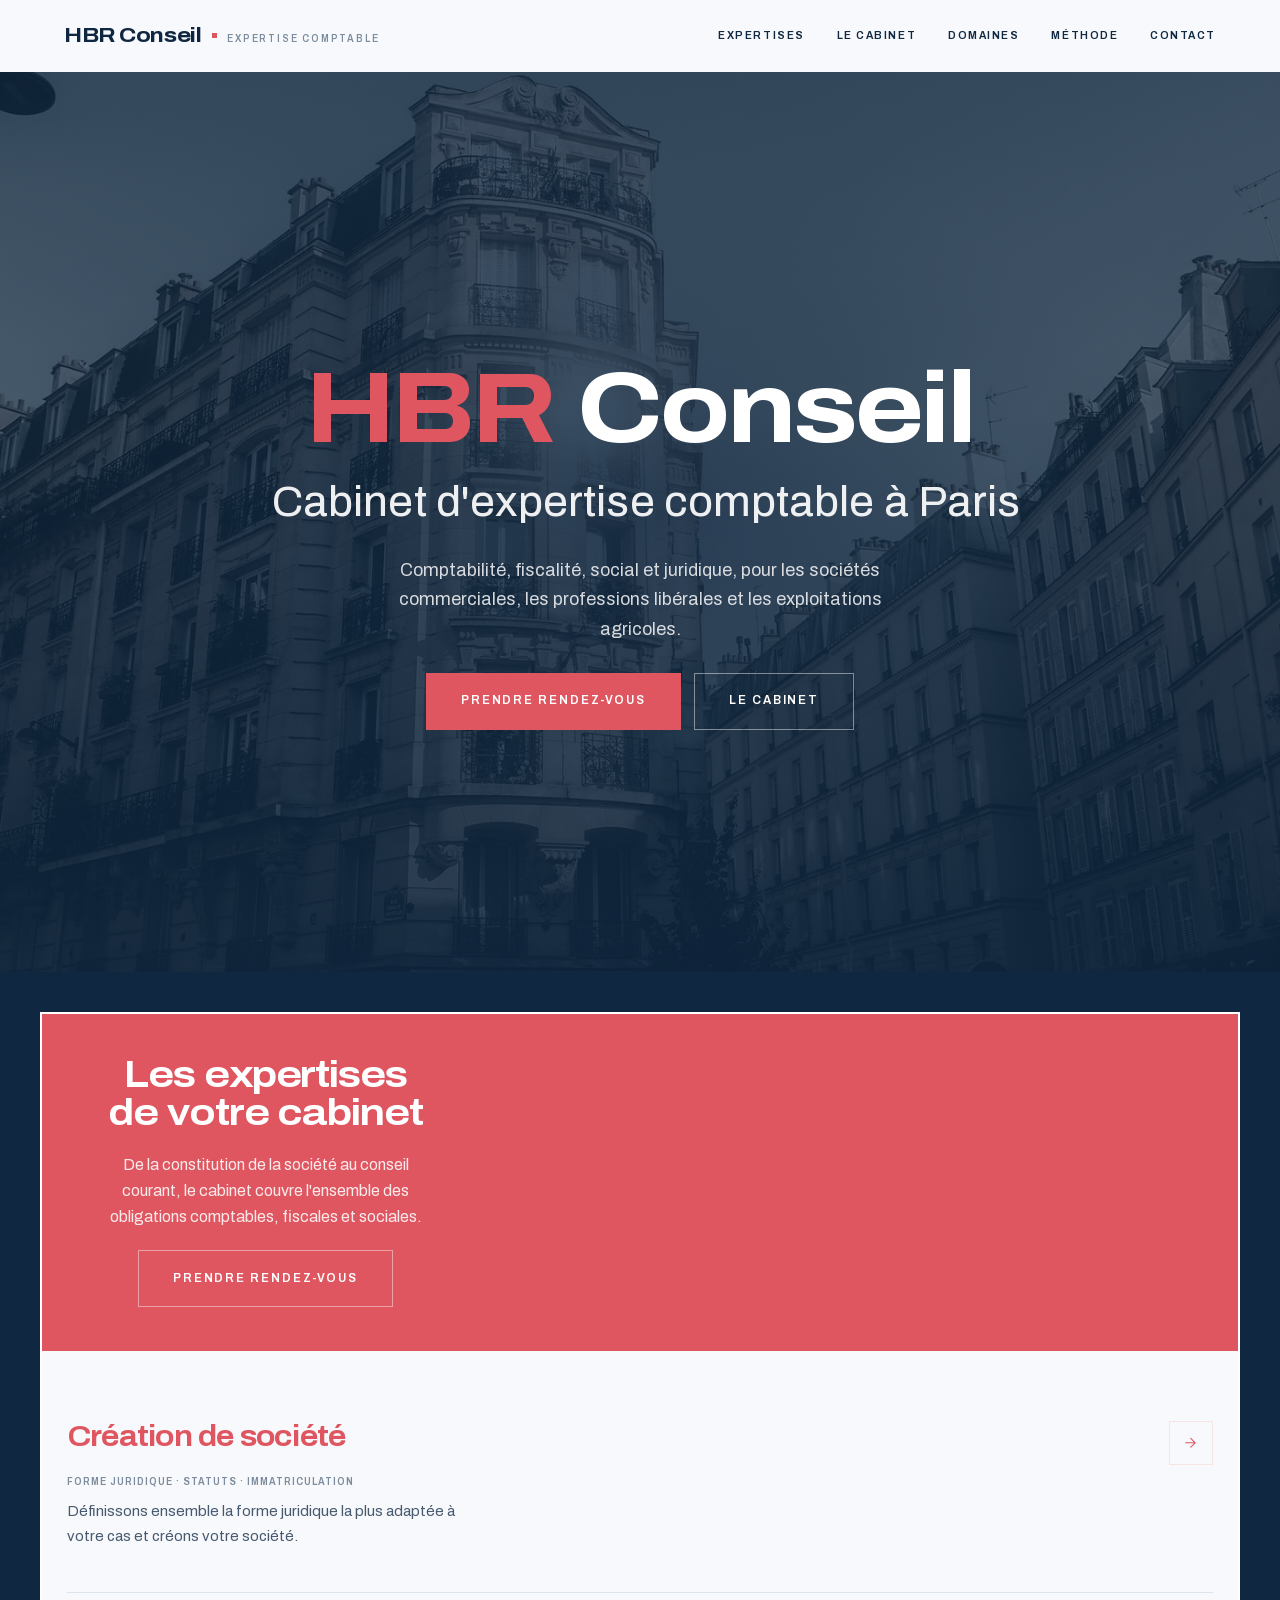
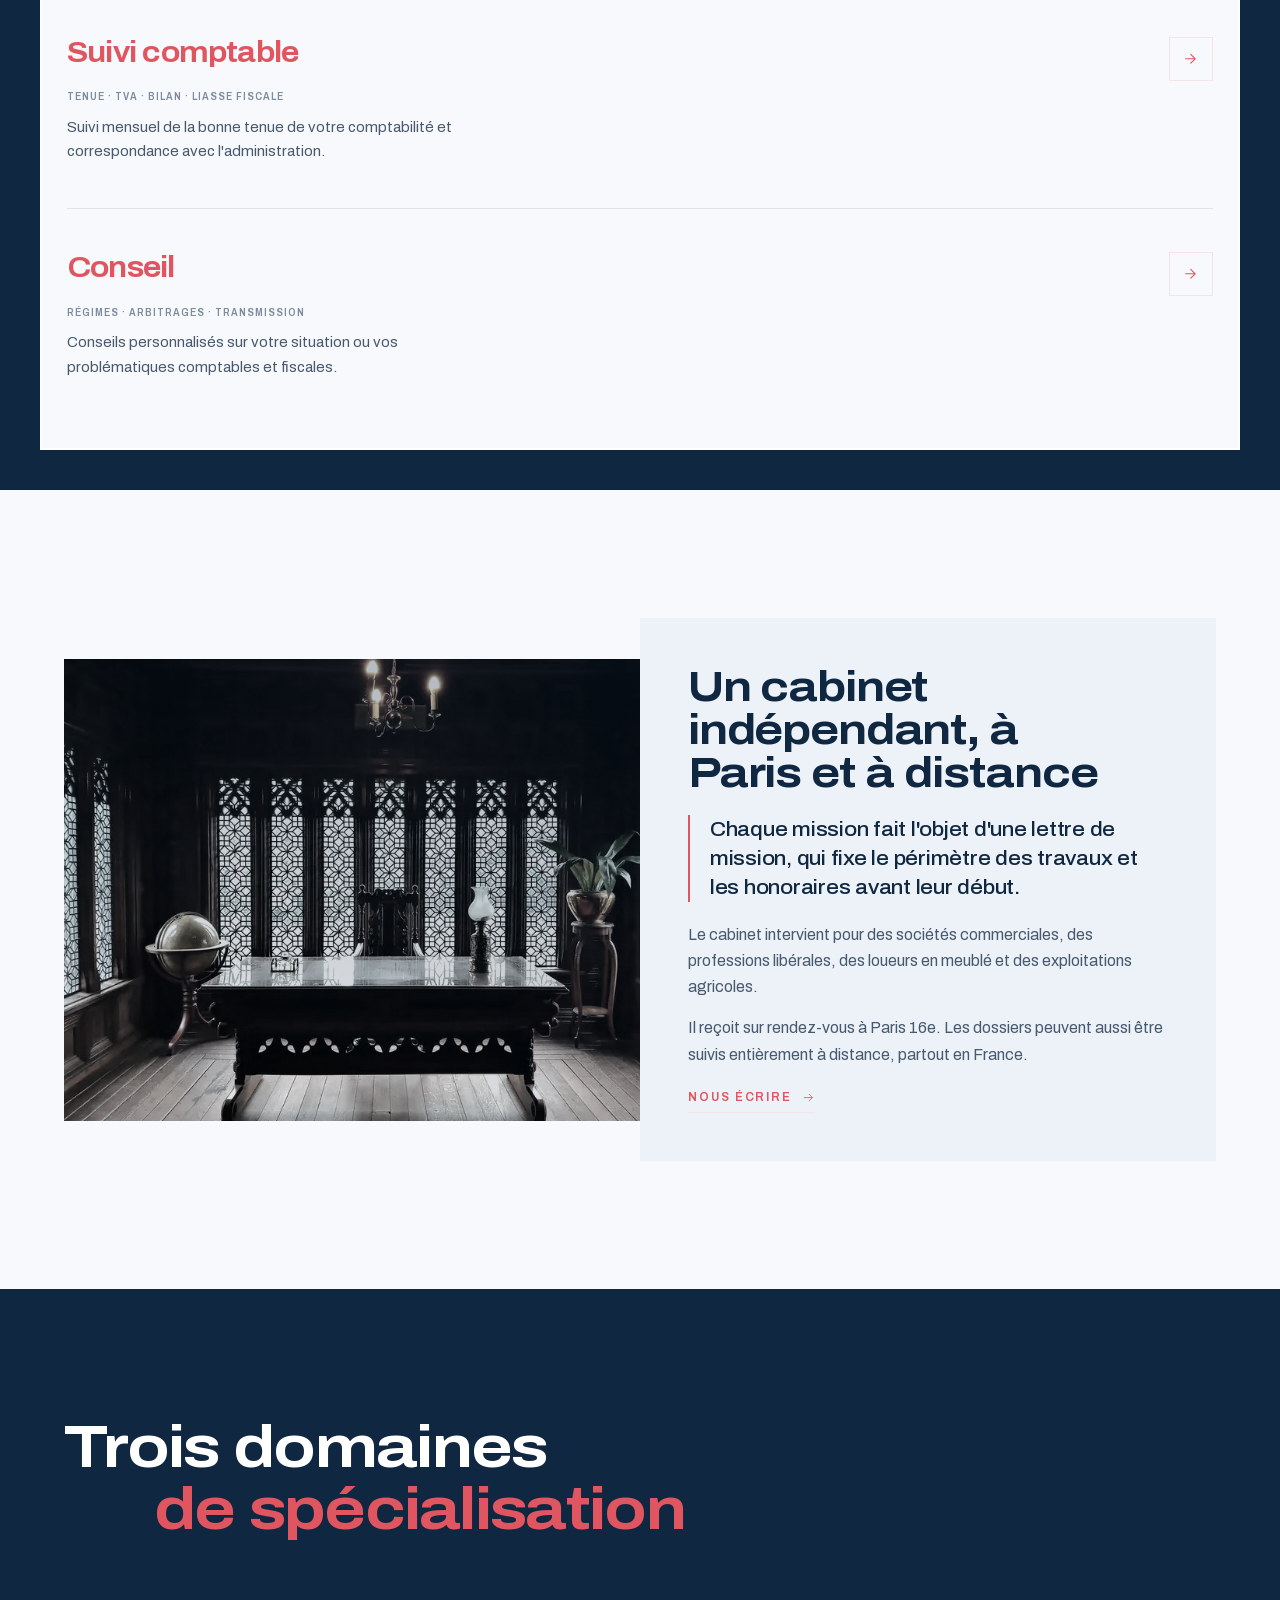
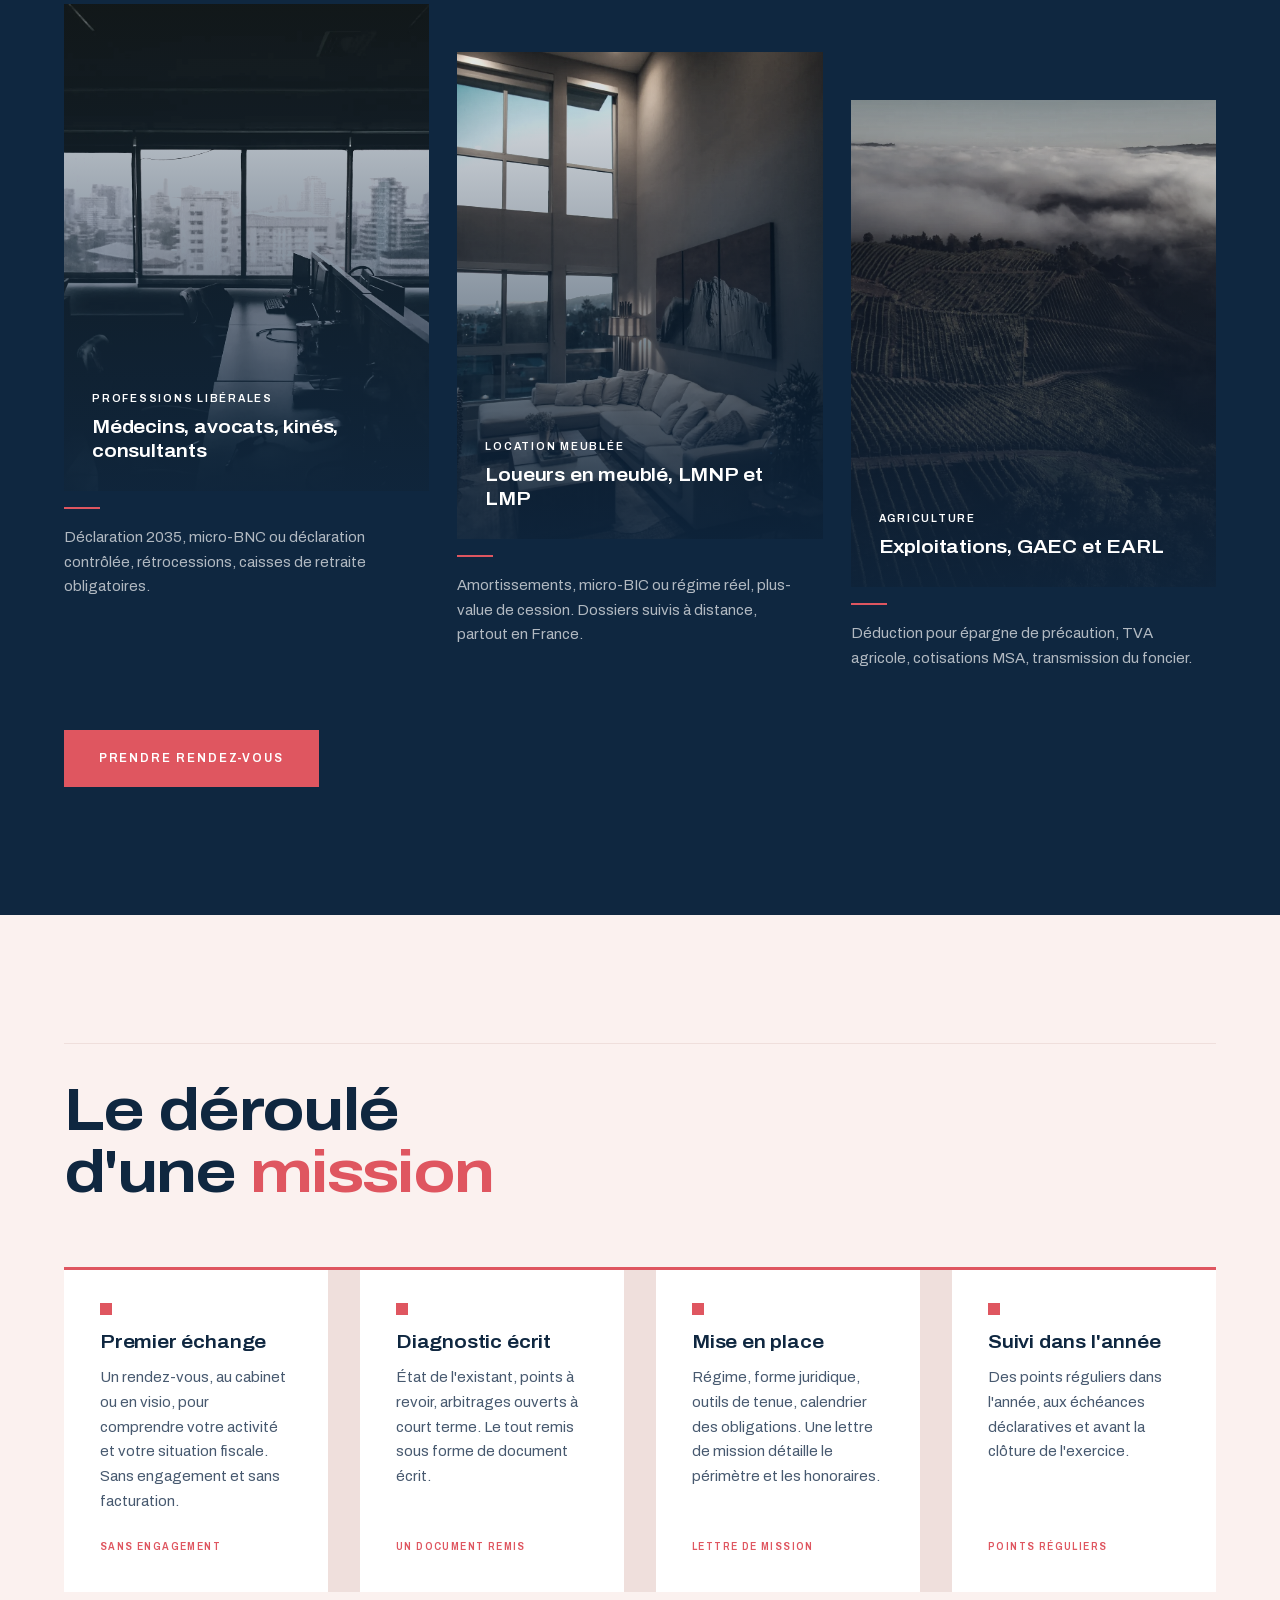
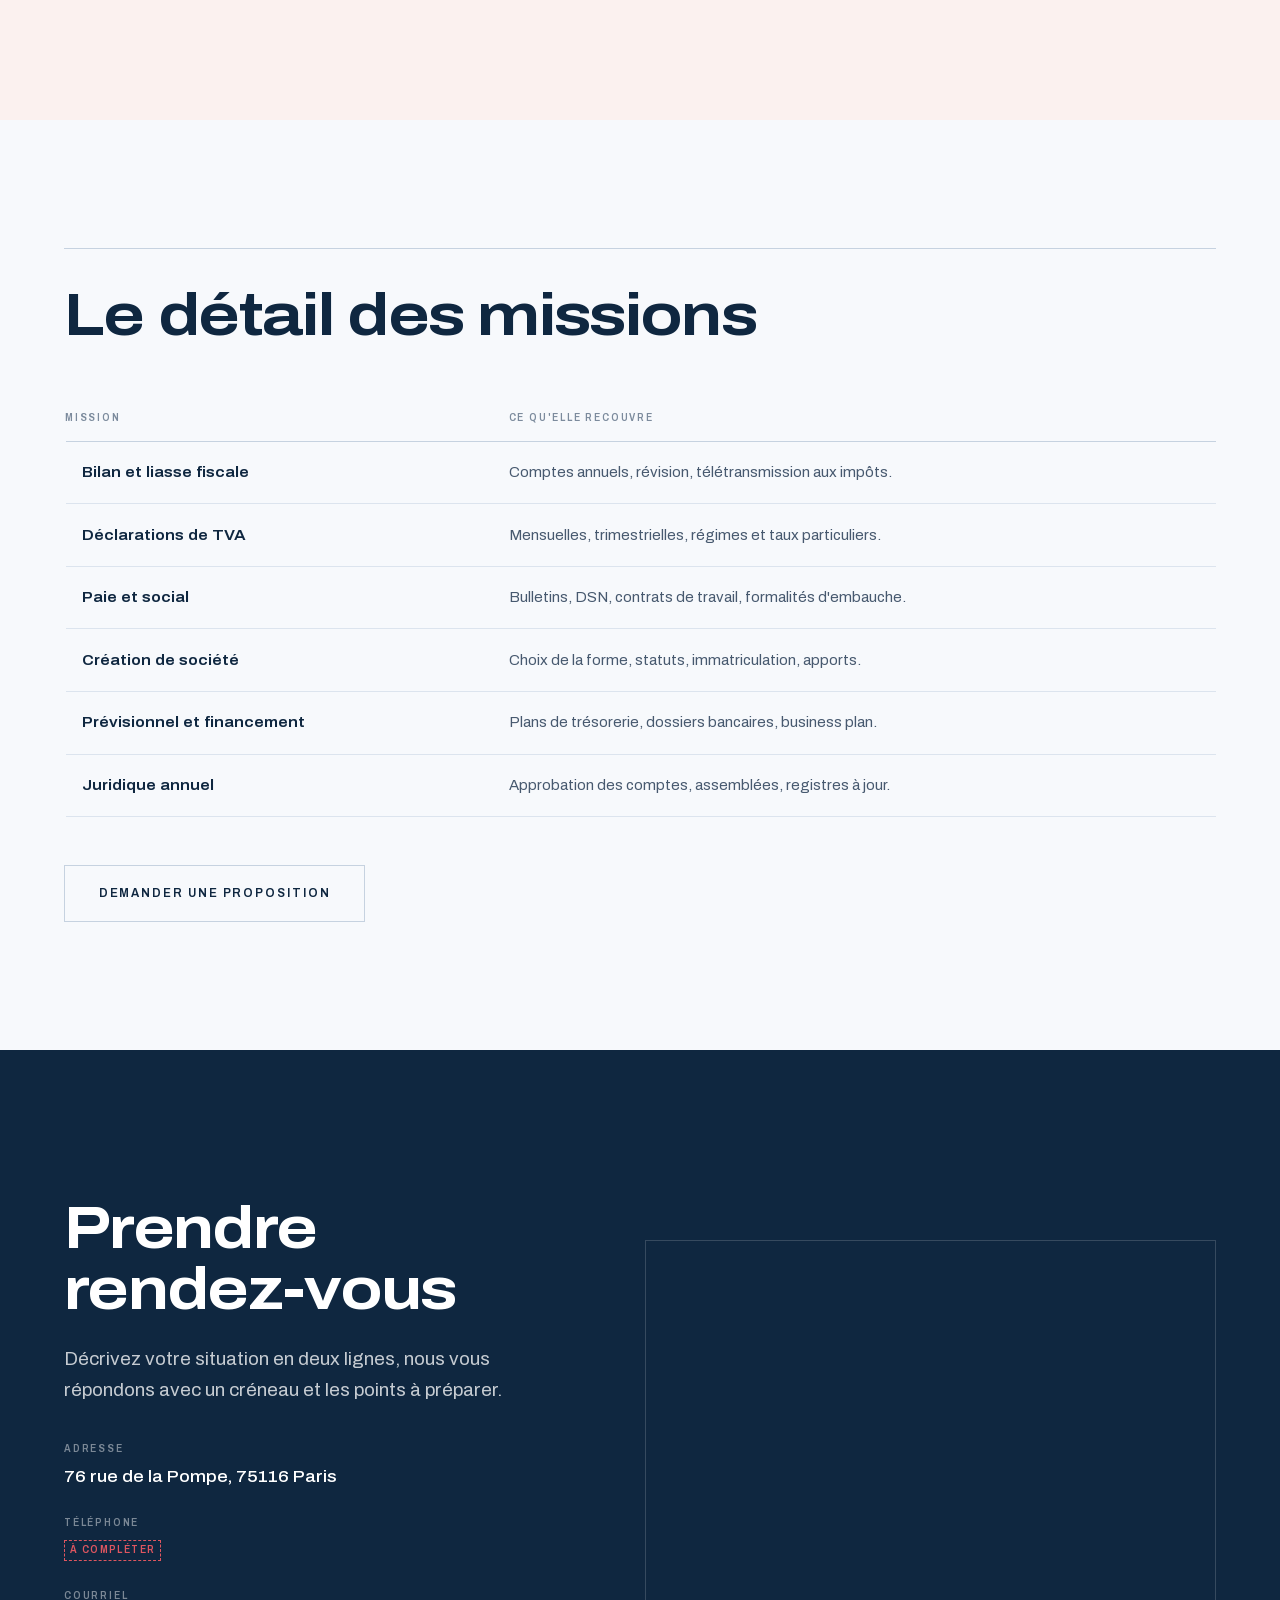
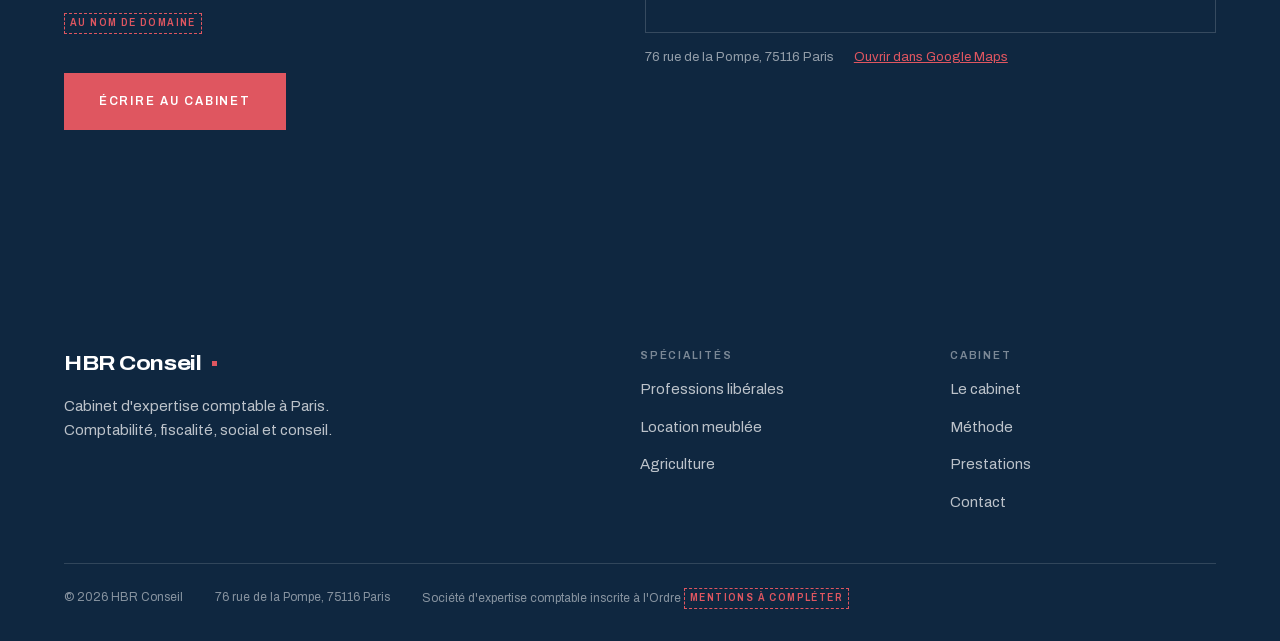
==== commit 901eb519: "Merge feat/methode-chaude" ====
--- a/index.html
+++ b/index.html
@@ -30,7 +30,7 @@
 
     <link rel="preload" href="assets/fonts/archivo-var-latin.woff2" as="font" type="font/woff2" crossorigin>
 
-    <link rel="stylesheet" href="css/style.css?v=20261006a">
+    <link rel="stylesheet" href="css/style.css?v=20261006b">
 
     <!-- TODO : JSON-LD AccountingService. Adresse connue, il manque la raison
          sociale exacte, le telephone et le numero d'inscription a l'Ordre.
@@ -261,40 +261,48 @@
     </section>
 
     <!-- 05 ─ Deroule d'une mission, ligne de temps -->
-    <section class="section" id="methode" style="background: var(--paper-2);">
+    <section class="section process-section" id="methode">
         <div class="shell">
             <div class="section__head reveal">
-                <h2 class="display d-xl">Le déroulé d'une mission</h2>
+                <h2 class="display d-xl">Le déroulé d'une <em>mission</em></h2>
             </div>
 
             <div class="process">
                 <article class="step reveal">
+                    <span class="step__mark" aria-hidden="true"></span>
                     <h3 class="d-sm">Premier échange</h3>
                     <p>
                         Un rendez-vous, au cabinet ou en visio, pour comprendre votre activité et
                         votre situation fiscale. Sans engagement et sans facturation.
                     </p>
+                    <span class="step__get">Sans engagement</span>
                 </article>
                 <article class="step reveal reveal--d1">
+                    <span class="step__mark" aria-hidden="true"></span>
                     <h3 class="d-sm">Diagnostic écrit</h3>
                     <p>
                         État de l'existant, points à revoir, arbitrages ouverts à court terme. Le
                         tout remis sous forme de document écrit.
                     </p>
+                    <span class="step__get">Un document remis</span>
                 </article>
                 <article class="step reveal reveal--d2">
+                    <span class="step__mark" aria-hidden="true"></span>
                     <h3 class="d-sm">Mise en place</h3>
                     <p>
                         Régime, forme juridique, outils de tenue, calendrier des obligations. Une
                         lettre de mission détaille le périmètre et les honoraires.
                     </p>
+                    <span class="step__get">Lettre de mission</span>
                 </article>
                 <article class="step reveal reveal--d3">
+                    <span class="step__mark" aria-hidden="true"></span>
                     <h3 class="d-sm">Suivi dans l'année</h3>
                     <p>
                         Des points réguliers dans l'année, aux échéances déclaratives et avant la
                         clôture de l'exercice.
                     </p>
+                    <span class="step__get">Points réguliers</span>
                 </article>
             </div>
         </div>
@@ -421,6 +429,6 @@
     </div>
 </footer>
 
-<script src="js/main.js?v=20261006a"></script>
+<script src="js/main.js?v=20261006b"></script>
 </body>
 </html>
--- a/css/style.css
+++ b/css/style.css
@@ -69,6 +69,9 @@
 
     /* UN seul accent, employe avec parcimonie : filets, numeros,
        survols, un mot dans un titre. Jamais en aplat de fond large. */
+    --blush:      #FBF1EF;
+    --blush-2:    #EFDFDC;
+
     --coral:      #DF5660;
     --coral-deep: #BE414B;
     --coral-pale: #F7E4E5;
@@ -788,43 +791,64 @@
 .field__over .d-sm { color: #FFF; }
 .field__text { font-size: 0.9375rem; max-width: 38ch; }
 
-/* 8.6  Deroule : ligne de temps */
-
-.process { position: relative; display: grid; grid-template-columns: minmax(0, 1fr); gap: 0; }
-
+/* 8.6  Deroule : ligne de temps chaude ----------------------------
+   La section etait sur fond bleu-gris, avec des filets fins et beaucoup
+   de vide : froide au sens propre. Elle passe sur un fond chaud, les
+   etapes deviennent des panneaux blancs pleins, et un trait corail les
+   enfile en portant un marqueur par etape.
+   ------------------------------------------------------------------- */
+
+.process-section {
+    background: var(--blush);
+}
+
+.process-section .display em { font-style: normal; color: var(--coral); }
+.process-section .section__head { border-top-color: var(--blush-2); }
+
+.process {
+    position: relative;
+    display: grid;
+    grid-template-columns: minmax(0, 1fr);
+    gap: 1px;
+    background: var(--blush-2);
+}
+
+/* Le fond du conteneur fait les separateurs : un filet partage entre deux
+   panneaux voisins, jamais deux traits accoles. */
 .step {
     min-width: 0;
     position: relative;
-    padding: 1.75rem 0 1.75rem 3.25rem;
-    border-top: 1px solid var(--hairline);
-}
-
-.step::before {
-    content: "";
-    position: absolute;
-    left: 0.4375rem;
-    top: 0;
-    bottom: 0;
-    width: 1px;
-    background: var(--hairline);
-}
-
-.step:first-child::before { top: 2.35rem; }
-.step:last-child::before { bottom: auto; height: 2.35rem; }
-
-.step::after {
-    content: "";
-    position: absolute;
-    left: 0;
-    top: 2.1rem;
-    width: 9px;
-    height: 9px;
-    background: var(--paper);
-    border: 2px solid var(--coral);
-    border-radius: 50%;
-}
-
-.step p { font-size: 0.9375rem; max-width: 52ch; margin-top: 0.45rem; }
+    background: #FFF;
+    padding: clamp(1.6rem, 3vw, 2.25rem);
+    display: flex;
+    flex-direction: column;
+    align-items: flex-start;
+    gap: 0.7rem;
+}
+
+.step__mark {
+    width: 0.75rem;
+    height: 0.75rem;
+    background: var(--coral);
+    flex: 0 0 auto;
+    margin-bottom: 0.25rem;
+}
+
+.step p {
+    font-size: 0.9375rem;
+    max-width: 40ch;
+    margin: 0;
+}
+
+.step__get {
+    margin-top: auto;
+    padding-top: 0.9rem;
+    font-size: 0.625rem;
+    font-variation-settings: 'wdth' 92, 'wght' 620;
+    letter-spacing: 0.14em;
+    text-transform: uppercase;
+    color: var(--coral);
+}
 
 /* 8.7  Prestations : tableau mis en forme */
 
@@ -924,32 +948,21 @@
     .about__panel { grid-column: 7 / -1; grid-row: 1; z-index: 2; }
 
     .process { grid-template-columns: repeat(4, minmax(0, 1fr)); column-gap: 2rem; }
-    .step { padding: 2.75rem 0 0; border-top: 1px solid var(--hairline); }
-    .step::before { display: none; }
-    .step::after { top: -5px; left: 0; }
-    .step:first-child::before, .step:last-child::before { display: none; }
-
-    .expertises__grid { grid-template-columns: minmax(0, 0.74fr) minmax(0, 1.26fr); gap: 0; }
-    .expertises__sticky { position: sticky; top: clamp(5rem, 16vh, 10rem); }
-
-    .exp-list {
-        padding: var(--frame-pad) clamp(2rem, 3.6vw, 3.5rem) var(--frame-pad) clamp(1.75rem, 3vw, 2.75rem);
+    .process { grid-template-columns: repeat(4, minmax(0, 1fr)); }
+
+    /* Trait corail qui coiffe la rangee. Pose en z-index superieur : a la
+       hauteur des marqueurs il passait derriere les panneaux blancs et ne
+       se voyait que dans les interstices. */
+    .process::before {
+        content: "";
+        position: absolute;
+        left: 0;
+        right: 0;
+        top: 0;
+        height: 3px;
+        background: var(--coral);
+        z-index: 3;
     }
-
-    /* A gauche, l'aplat n'a que peu de place avant le bloc corail : il ne
-       deborde pleinement que du cote droit, jusqu'au cadre. */
-    .exp::before { inset: 0 calc(-1 * var(--frame-pad)) 0 -1.25rem; }
-
-    .exp__row {
-        grid-template-columns: minmax(0, 1.45fr) minmax(0, 1fr) auto;
-        gap: 0.5rem 1.5rem;
-        align-items: center;
-    }
-
-    .exp__title { grid-column: 1; grid-row: 1; }
-    .exp__tags  { grid-column: 1; grid-row: 2; }
-    .exp__text  { grid-column: 2; grid-row: 1 / 3; }
-    .exp__go    { grid-column: 3; grid-row: 1 / 3; }
 
     .contact__grid { grid-template-columns: minmax(0, 0.95fr) minmax(0, 1.05fr); gap: 4rem; align-items: center; }
     .footer-grid { grid-template-columns: 2fr 1fr 1fr; }
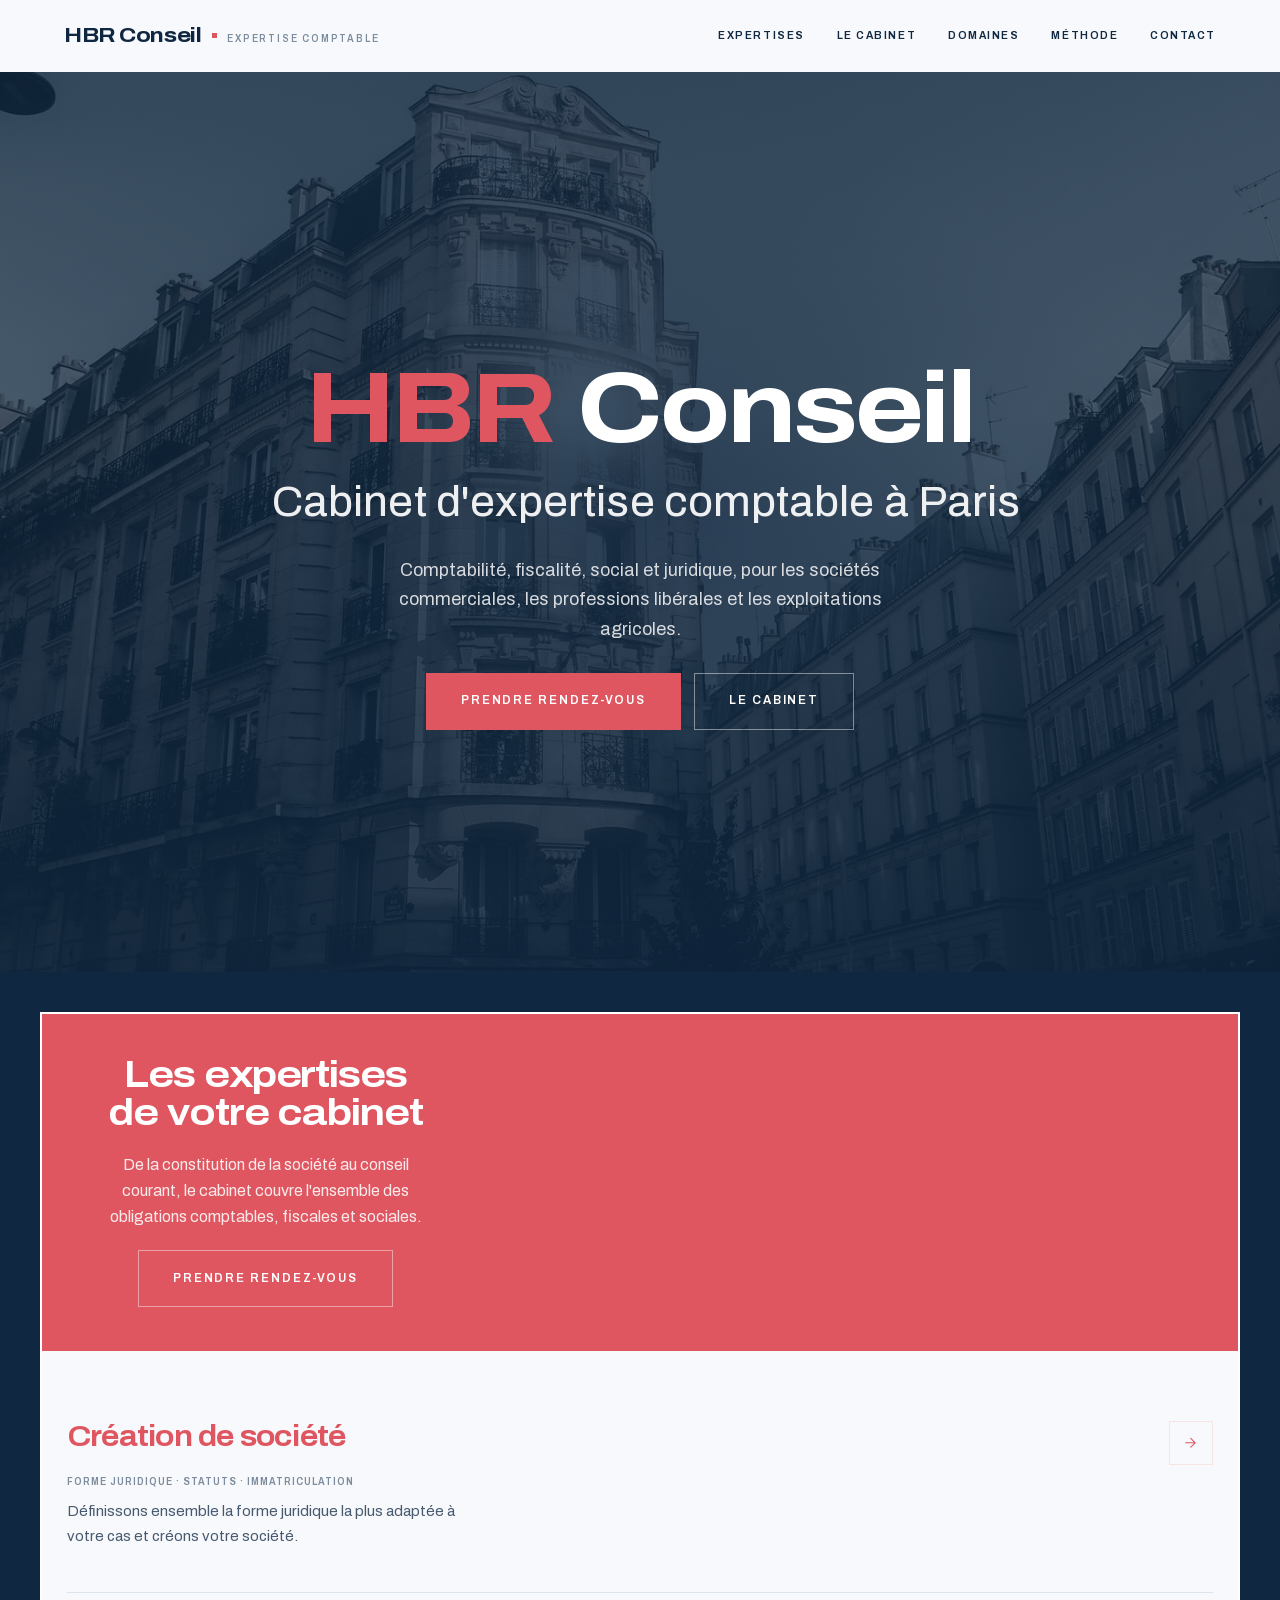
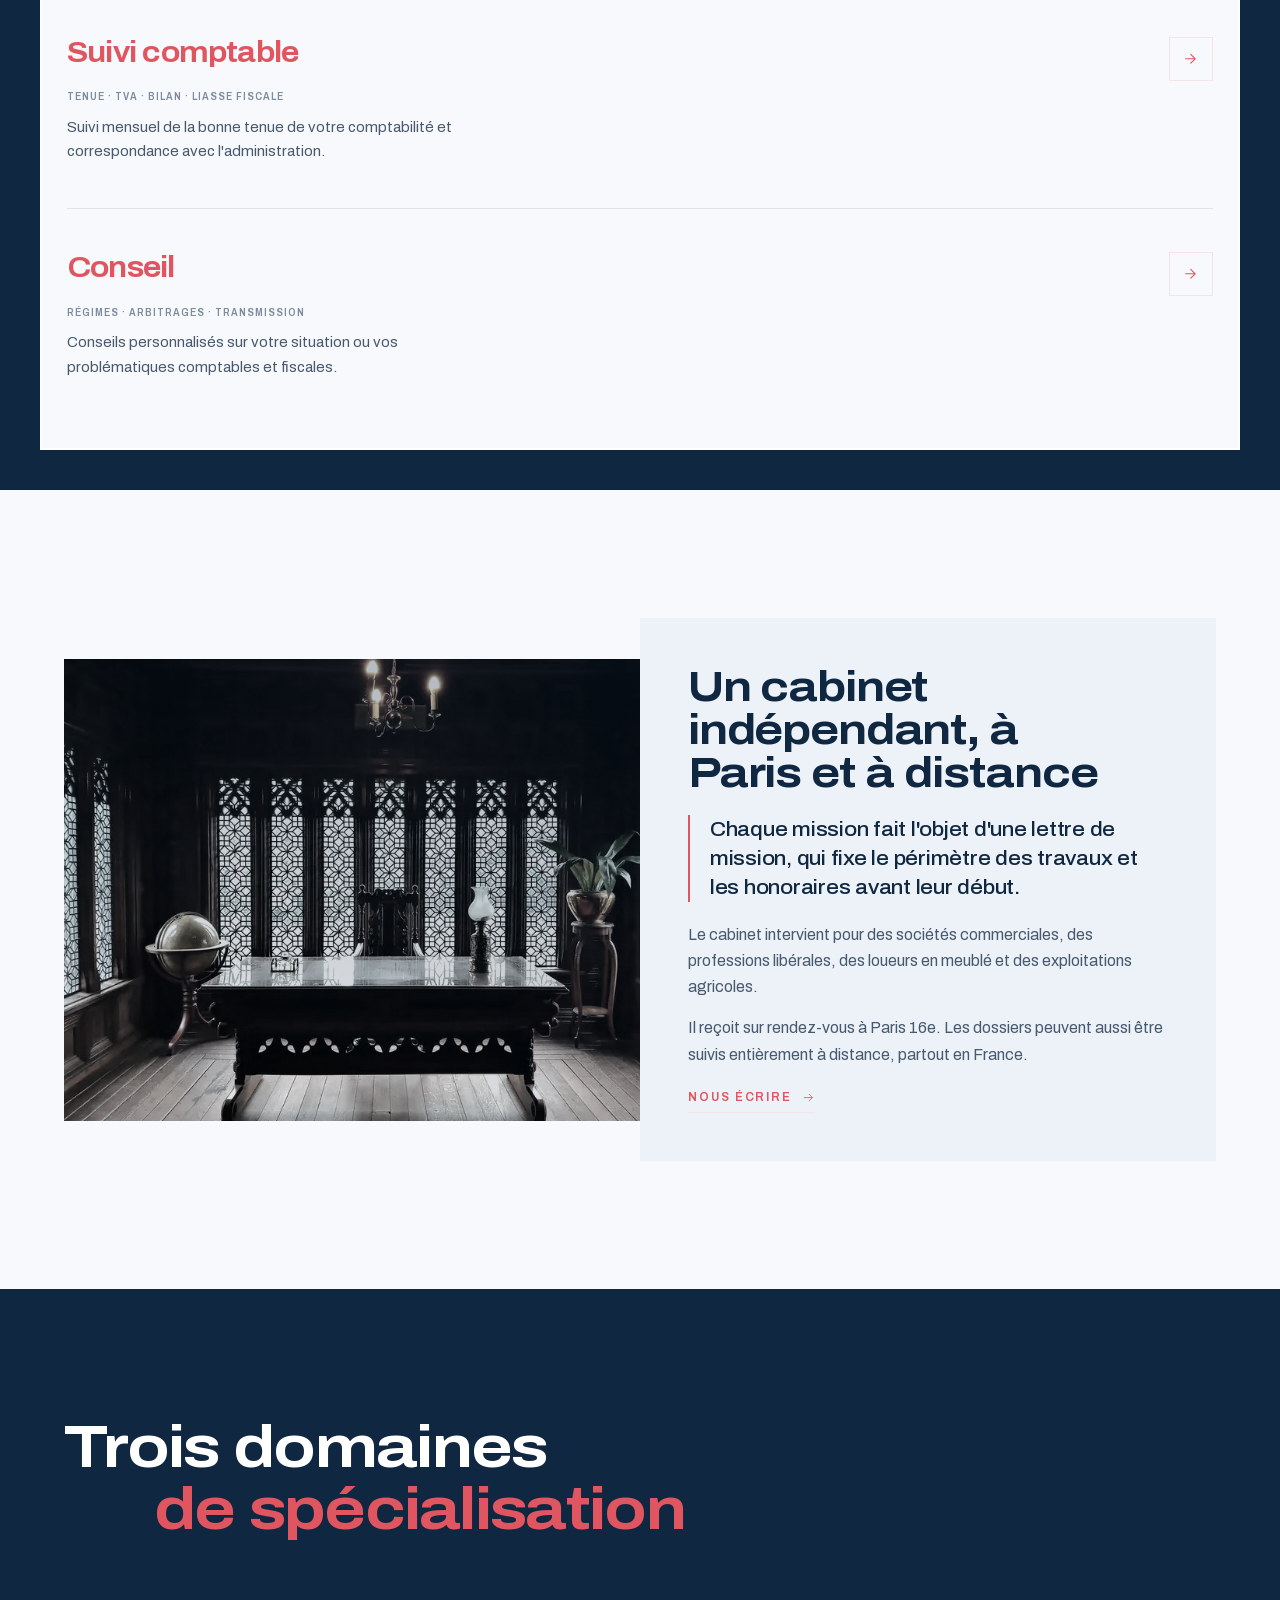
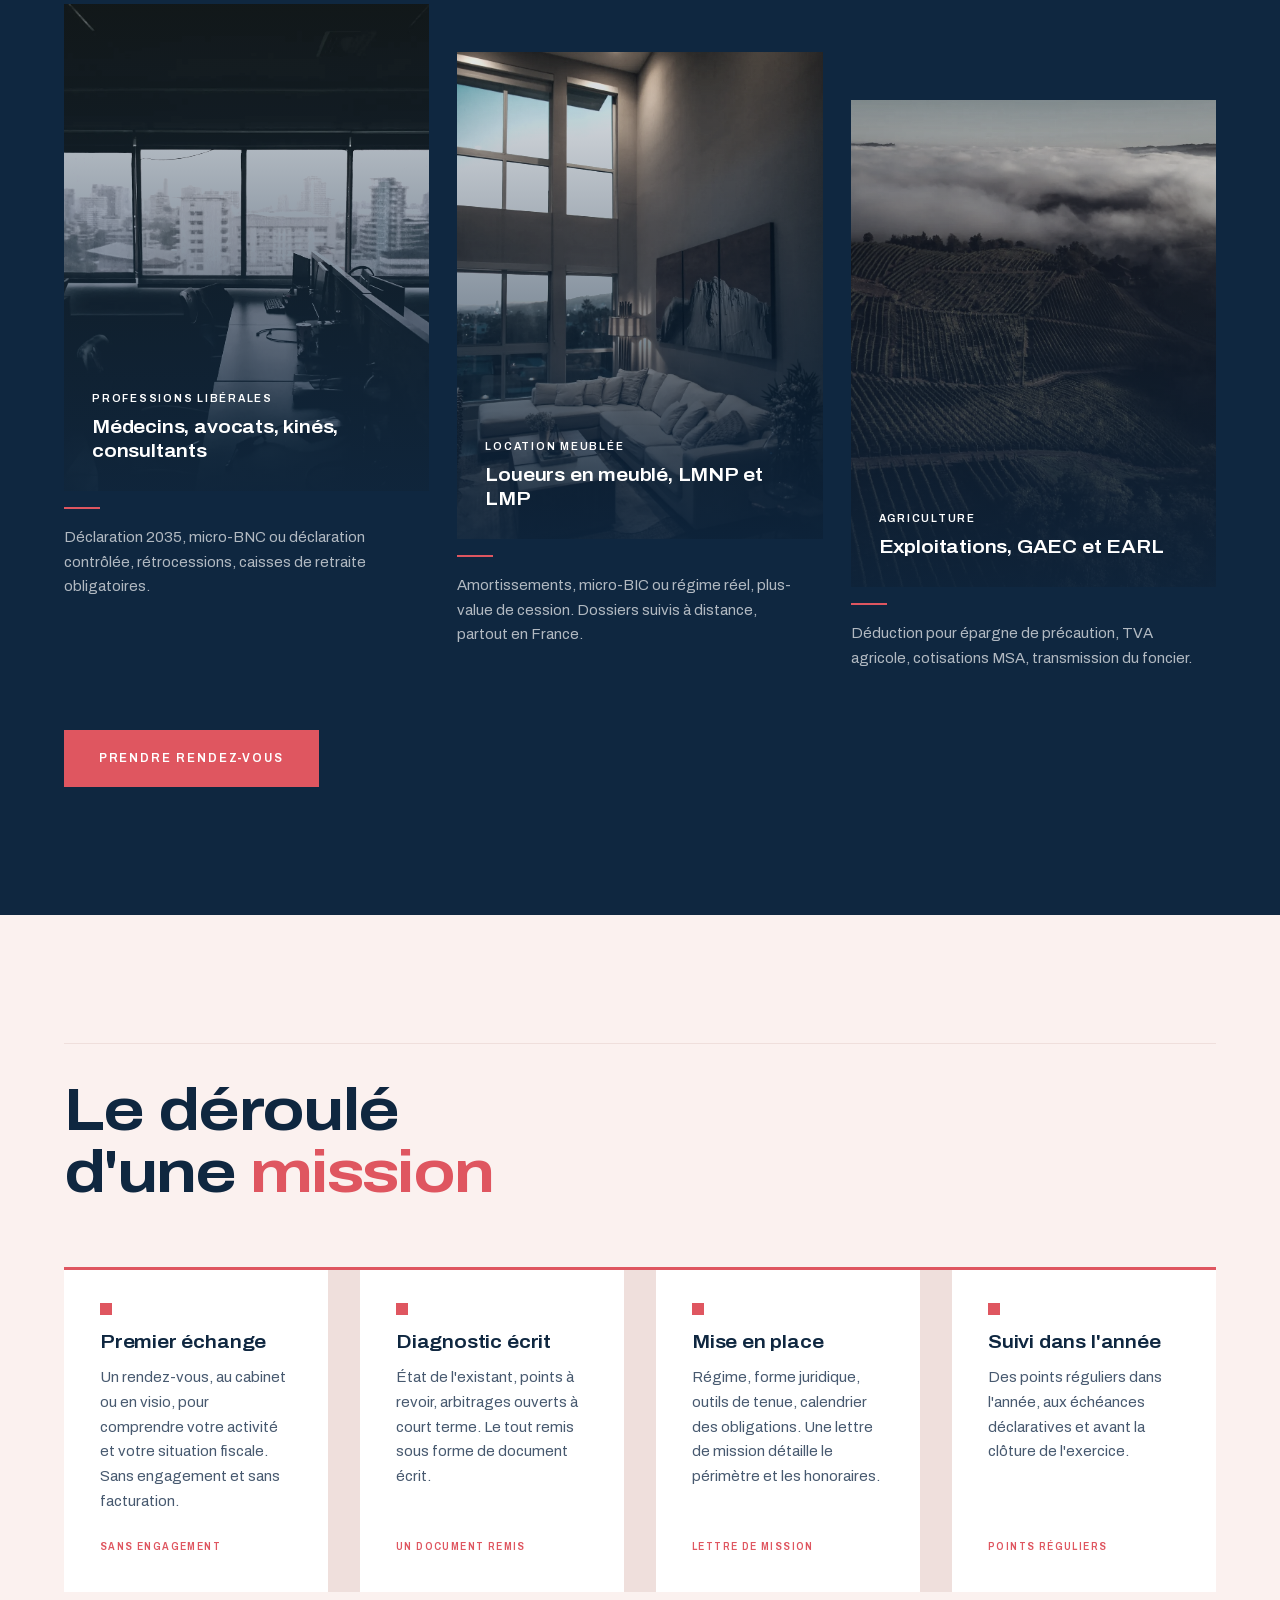
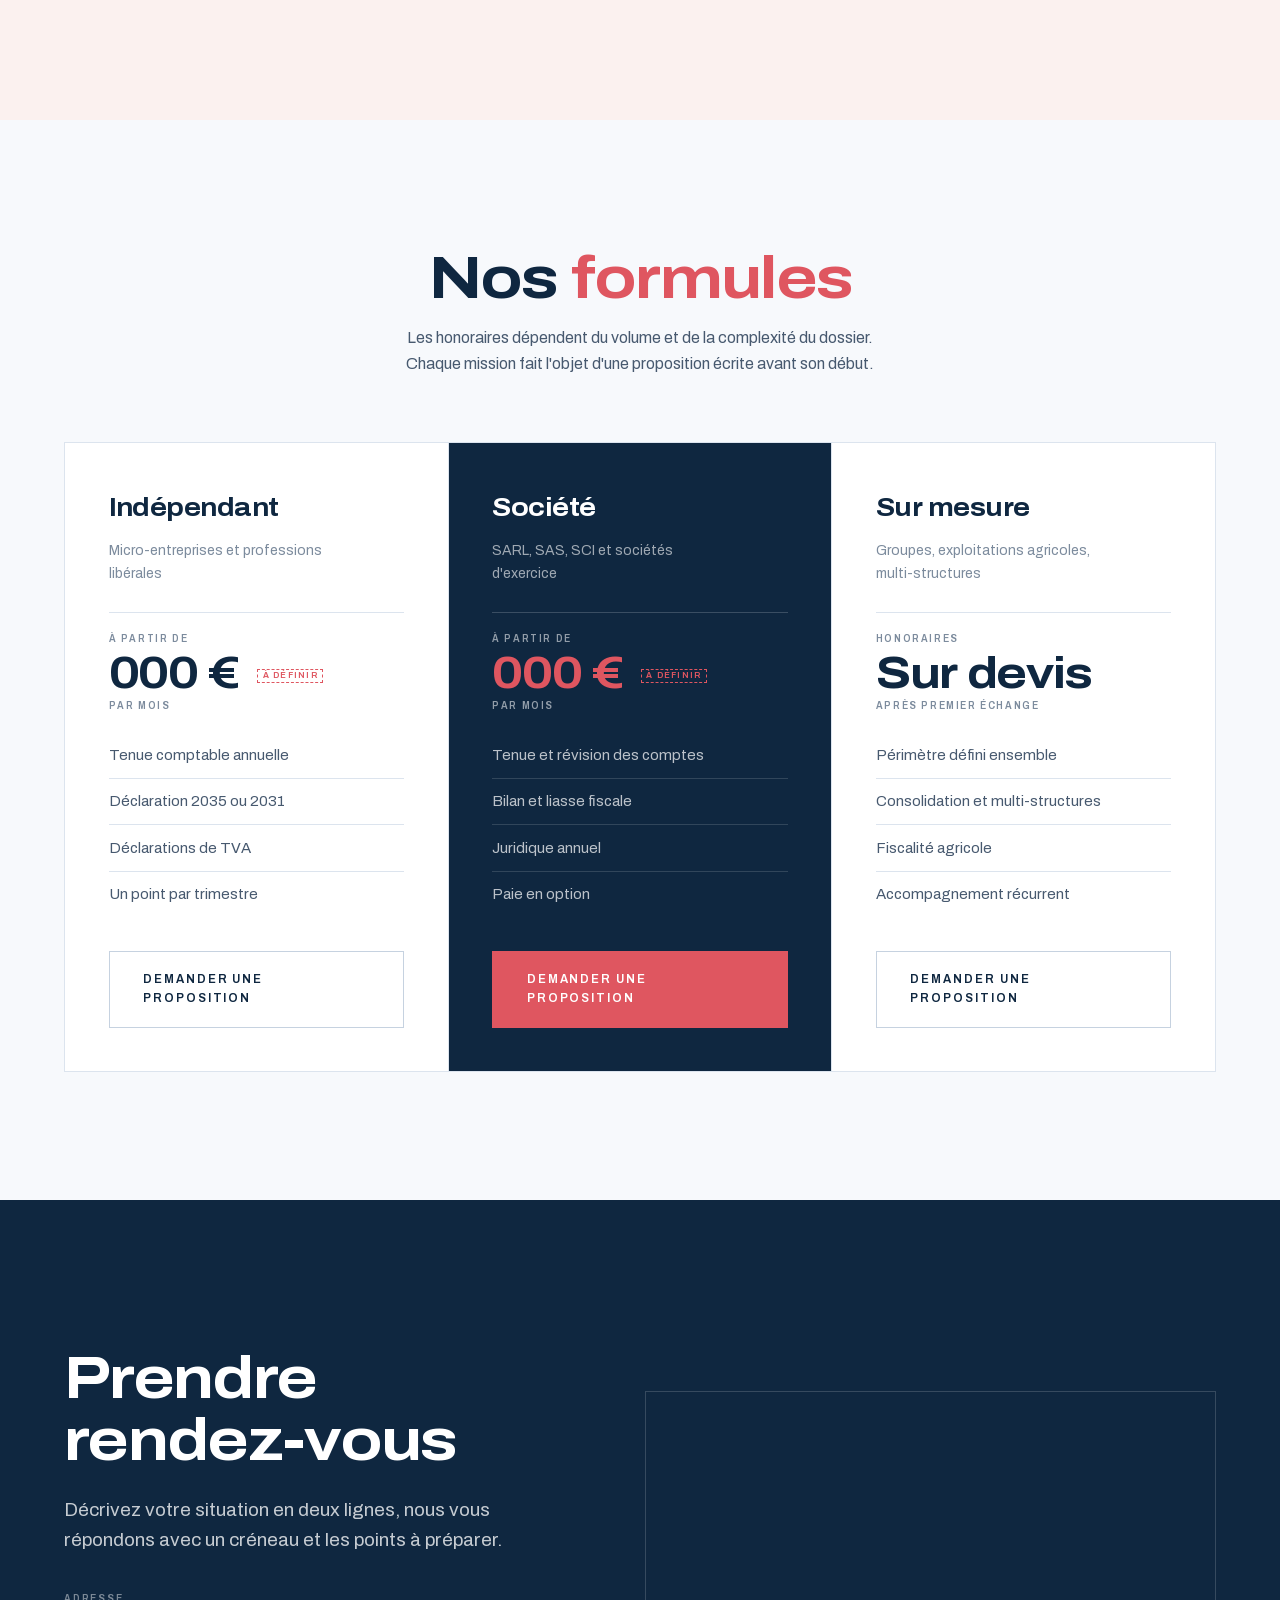
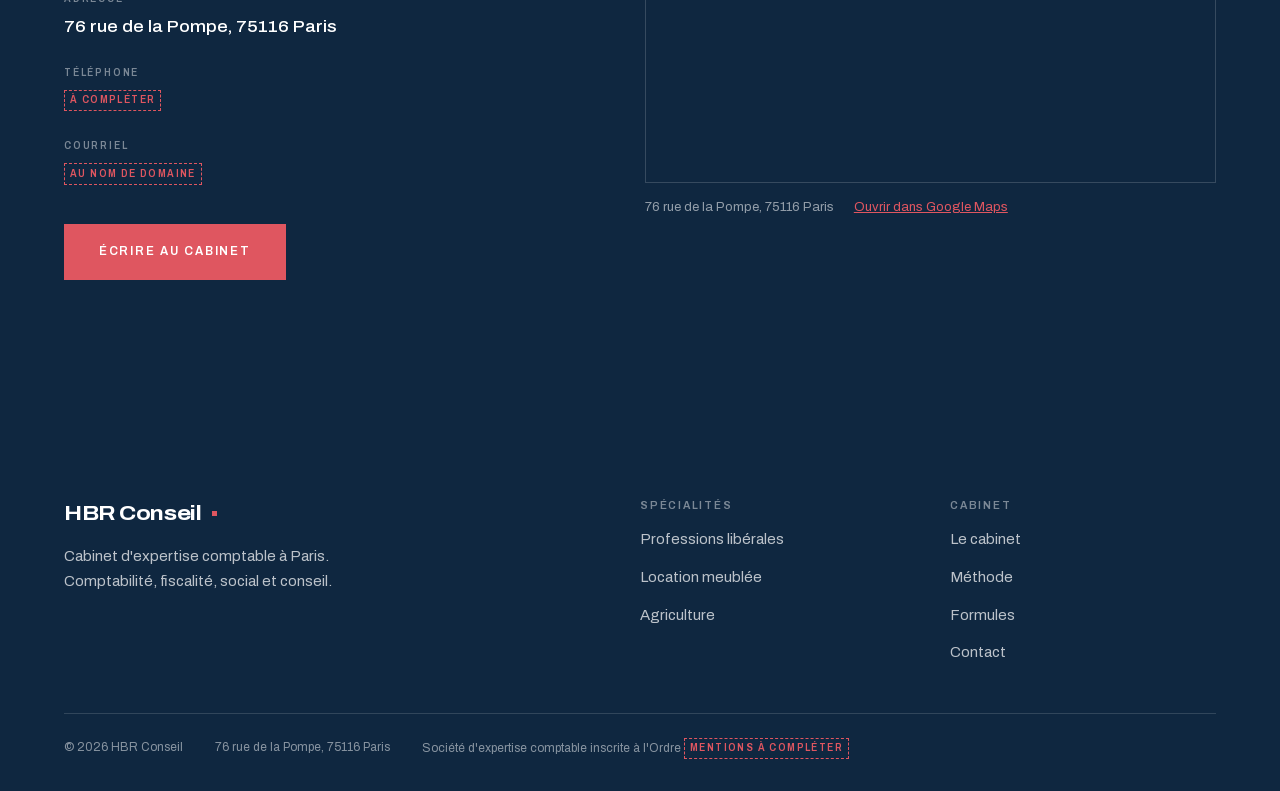
==== commit defb5215: "Merge feat/formules" ====
--- a/index.html
+++ b/index.html
@@ -30,7 +30,7 @@
 
     <link rel="preload" href="assets/fonts/archivo-var-latin.woff2" as="font" type="font/woff2" crossorigin>
 
-    <link rel="stylesheet" href="css/style.css?v=20261006b">
+    <link rel="stylesheet" href="css/style.css?v=20261006c">
 
     <!-- TODO : JSON-LD AccountingService. Adresse connue, il manque la raison
          sociale exacte, le telephone et le numero d'inscription a l'Ordre.
@@ -308,34 +308,74 @@
         </div>
     </section>
 
-    <!-- 06 ─ Prestations, tableau mis en forme -->
-    <section class="section" id="prestations">
-        <div class="shell">
-            <div class="section__head reveal">
-                <h2 class="display d-xl">Le détail des missions</h2>
-            </div>
-
-            <div class="table-wrap reveal">
-                <table class="tbl">
-                    <thead>
-                        <tr>
-                            <th scope="col">Mission</th>
-                            <th scope="col">Ce qu'elle recouvre</th>
-                        </tr>
-                    </thead>
-                    <tbody>
-                        <tr><td>Bilan et liasse fiscale</td><td>Comptes annuels, révision, télétransmission aux impôts.</td></tr>
-                        <tr><td>Déclarations de TVA</td><td>Mensuelles, trimestrielles, régimes et taux particuliers.</td></tr>
-                        <tr><td>Paie et social</td><td>Bulletins, DSN, contrats de travail, formalités d'embauche.</td></tr>
-                        <tr><td>Création de société</td><td>Choix de la forme, statuts, immatriculation, apports.</td></tr>
-                        <tr><td>Prévisionnel et financement</td><td>Plans de trésorerie, dossiers bancaires, business plan.</td></tr>
-                        <tr><td>Juridique annuel</td><td>Approbation des comptes, assemblées, registres à jour.</td></tr>
-                    </tbody>
-                </table>
-            </div>
-
-            <div class="cta-row reveal" style="margin-top: clamp(2.25rem, 4vw, 3rem);">
-                <a class="btn btn--line" href="#contact">Demander une proposition</a>
+    <!-- 06 ─ Formules. SQUELETTE PROVISOIRE : montants et contenus sont
+         des placeholders, a valider avec le cabinet. Pas de gabarit SaaS,
+         angles vifs, aucune ombre portee, aucun badge « le plus populaire ».
+         La formule courante se distingue par un aplat bleu, pas par un
+         liseré ni un decalage vertical. -->
+    <section class="section tarifs" id="formules">
+        <div class="shell">
+            <div class="tarifs__head reveal">
+                <h2 class="display d-xl">Nos <em>formules</em></h2>
+                <p class="tarifs__note">
+                    Les honoraires dépendent du volume et de la complexité du dossier. Chaque
+                    mission fait l'objet d'une proposition écrite avant son début.
+                </p>
+            </div>
+
+            <div class="packs">
+
+                <article class="pack reveal">
+                    <h3 class="pack__name">Indépendant</h3>
+                    <p class="pack__for">Micro-entreprises et professions libérales</p>
+                    <p class="pack__price">
+                        <span class="pack__from">À partir de</span>
+                        <span class="pack__amount">000 &euro; <span class="todo">à définir</span></span>
+                        <span class="pack__unit">par mois</span>
+                    </p>
+                    <ul class="pack__list">
+                        <li>Tenue comptable annuelle</li>
+                        <li>Déclaration 2035 ou 2031</li>
+                        <li>Déclarations de TVA</li>
+                        <li>Un point par trimestre</li>
+                    </ul>
+                    <a class="btn btn--line" href="#contact">Demander une proposition</a>
+                </article>
+
+                <article class="pack pack--lead reveal reveal--d1">
+                    <h3 class="pack__name">Société</h3>
+                    <p class="pack__for">SARL, SAS, SCI et sociétés d'exercice</p>
+                    <p class="pack__price">
+                        <span class="pack__from">À partir de</span>
+                        <span class="pack__amount">000 &euro; <span class="todo">à définir</span></span>
+                        <span class="pack__unit">par mois</span>
+                    </p>
+                    <ul class="pack__list">
+                        <li>Tenue et révision des comptes</li>
+                        <li>Bilan et liasse fiscale</li>
+                        <li>Juridique annuel</li>
+                        <li>Paie en option</li>
+                    </ul>
+                    <a class="btn btn--coral" href="#contact">Demander une proposition</a>
+                </article>
+
+                <article class="pack reveal reveal--d2">
+                    <h3 class="pack__name">Sur mesure</h3>
+                    <p class="pack__for">Groupes, exploitations agricoles, multi-structures</p>
+                    <p class="pack__price">
+                        <span class="pack__from">Honoraires</span>
+                        <span class="pack__amount">Sur devis</span>
+                        <span class="pack__unit">après premier échange</span>
+                    </p>
+                    <ul class="pack__list">
+                        <li>Périmètre défini ensemble</li>
+                        <li>Consolidation et multi-structures</li>
+                        <li>Fiscalité agricole</li>
+                        <li>Accompagnement récurrent</li>
+                    </ul>
+                    <a class="btn btn--line" href="#contact">Demander une proposition</a>
+                </article>
+
             </div>
         </div>
     </section>
@@ -416,7 +456,7 @@
                 <p class="eyebrow">Cabinet</p>
                 <a href="#cabinet">Le cabinet</a>
                 <a href="#methode">Méthode</a>
-                <a href="#prestations">Prestations</a>
+                <a href="#formules">Formules</a>
                 <a href="#contact">Contact</a>
             </div>
         </div>
@@ -429,6 +469,6 @@
     </div>
 </footer>
 
-<script src="js/main.js?v=20261006b"></script>
+<script src="js/main.js?v=20261006c"></script>
 </body>
 </html>
--- a/css/style.css
+++ b/css/style.css
@@ -850,41 +850,126 @@
     color: var(--coral);
 }
 
-/* 8.7  Prestations : tableau mis en forme */
-
-.table-wrap { overflow-x: auto; }
-
-.tbl { width: 100%; border-collapse: collapse; min-width: 34rem; }
-
-.tbl th {
-    text-align: left;
+/* 8.7  Formules : trois blocs ------------------------------------
+   Trois blocs de prix, c'est le gabarit le plus vu du web. Ce qui l'en
+   ecarte ici : angles vifs, aucune ombre portee, aucun badge, aucun
+   decalage vertical. La formule courante se signale par un aplat bleu,
+   et le prix est pose en tres grand corps etendu.
+   ------------------------------------------------------------------- */
+
+.tarifs__head {
+    display: flex;
+    flex-direction: column;
+    align-items: center;
+    text-align: center;
+    gap: 1rem;
+    margin-bottom: clamp(2.5rem, 5vw, 4rem);
+}
+
+.tarifs__head .display em { font-style: normal; color: var(--coral); }
+.tarifs__note { max-width: 52ch; }
+
+.packs {
+    display: grid;
+    grid-template-columns: minmax(0, 1fr);
+    gap: 1px;
+    background: var(--hairline);
+    border: 1px solid var(--hairline);
+}
+
+.pack {
+    min-width: 0;
+    background: #FFF;
+    padding: clamp(1.75rem, 3.4vw, 2.75rem);
+    display: flex;
+    flex-direction: column;
+    align-items: flex-start;
+    gap: 0.6rem;
+}
+
+.pack--lead {
+    background: var(--navy);
+    color: rgba(255, 255, 255, 0.72);
+}
+
+.pack__name {
+    font-size: clamp(1.25rem, 2.1vw, 1.625rem);
+    font-variation-settings: 'wdth' 112, 'wght' 680;
+    letter-spacing: -0.02em;
+    color: var(--ink);
+}
+
+.pack--lead .pack__name { color: #FFF; }
+
+.pack__for {
+    font-size: 0.875rem;
+    color: var(--muted);
+    max-width: 30ch;
+}
+
+.pack--lead .pack__for { color: rgba(255, 255, 255, 0.6); }
+
+.pack__price {
+    display: flex;
+    flex-direction: column;
+    gap: 0.15rem;
+    margin-block: 1.1rem 0.5rem;
+    padding-top: 1.1rem;
+    border-top: 1px solid var(--hairline);
+    width: 100%;
+}
+
+.pack--lead .pack__price { border-top-color: rgba(255, 255, 255, 0.18); }
+
+.pack__from,
+.pack__unit {
     font-size: 0.625rem;
     font-variation-settings: 'wdth' 92, 'wght' 620;
-    letter-spacing: 0.18em;
+    letter-spacing: 0.16em;
     text-transform: uppercase;
     color: var(--muted);
-    padding: 0 1.5rem 0.9rem 0;
-    border-bottom: 1px solid var(--hairline-2);
-}
-
-.tbl td {
-    padding: 1.15rem 1.5rem 1.15rem 0;
-    border-bottom: 1px solid var(--hairline);
-    vertical-align: top;
+}
+
+.pack--lead .pack__from,
+.pack--lead .pack__unit { color: rgba(255, 255, 255, 0.55); }
+
+.pack__amount {
+    font-size: clamp(1.875rem, 3.6vw, 2.75rem);
+    font-variation-settings: 'wdth' 118, 'wght' 700;
+    line-height: 1.05;
+    letter-spacing: -0.03em;
+    color: var(--ink);
+    font-variant-numeric: tabular-nums;
+}
+
+.pack--lead .pack__amount { color: var(--coral); }
+
+/* Le badge provisoire ne doit pas etre avale par le corps du prix. */
+.pack__amount .todo {
+    font-size: 0.5625rem;
+    vertical-align: middle;
+    margin-left: 0.4rem;
+}
+
+.pack__list {
+    display: flex;
+    flex-direction: column;
+    width: 100%;
+    margin-bottom: 1.5rem;
+}
+
+.pack__list li {
     font-size: 0.9375rem;
-}
-
-.tbl tr:hover td { background: var(--paper-2); }
-
-.tbl td:first-child {
-    font-variation-settings: 'wdth' 108, 'wght' 620;
-    color: var(--ink);
-    white-space: nowrap;
-    padding-left: 1rem;
-    border-left: 2px solid transparent;
-}
-
-.tbl tr:hover td:first-child { border-left-color: var(--coral); }
+    padding-block: 0.65rem;
+    border-top: 1px solid var(--hairline);
+}
+
+.pack__list li:first-child { border-top: 0; }
+.pack--lead .pack__list li { border-top-color: rgba(255, 255, 255, 0.14); }
+
+.pack .btn { margin-top: auto; }
+
+.pack--lead .btn--line { color: #FFF; border-color: rgba(255, 255, 255, 0.4); }
 
 /* 8.8  Contact : bloc bleu, carte en vis-a-vis */
 
@@ -948,6 +1033,8 @@
     .about__panel { grid-column: 7 / -1; grid-row: 1; z-index: 2; }
 
     .process { grid-template-columns: repeat(4, minmax(0, 1fr)); column-gap: 2rem; }
+    .packs { grid-template-columns: repeat(3, minmax(0, 1fr)); }
+
     .process { grid-template-columns: repeat(4, minmax(0, 1fr)); }
 
     /* Trait corail qui coiffe la rangee. Pose en z-index superieur : a la
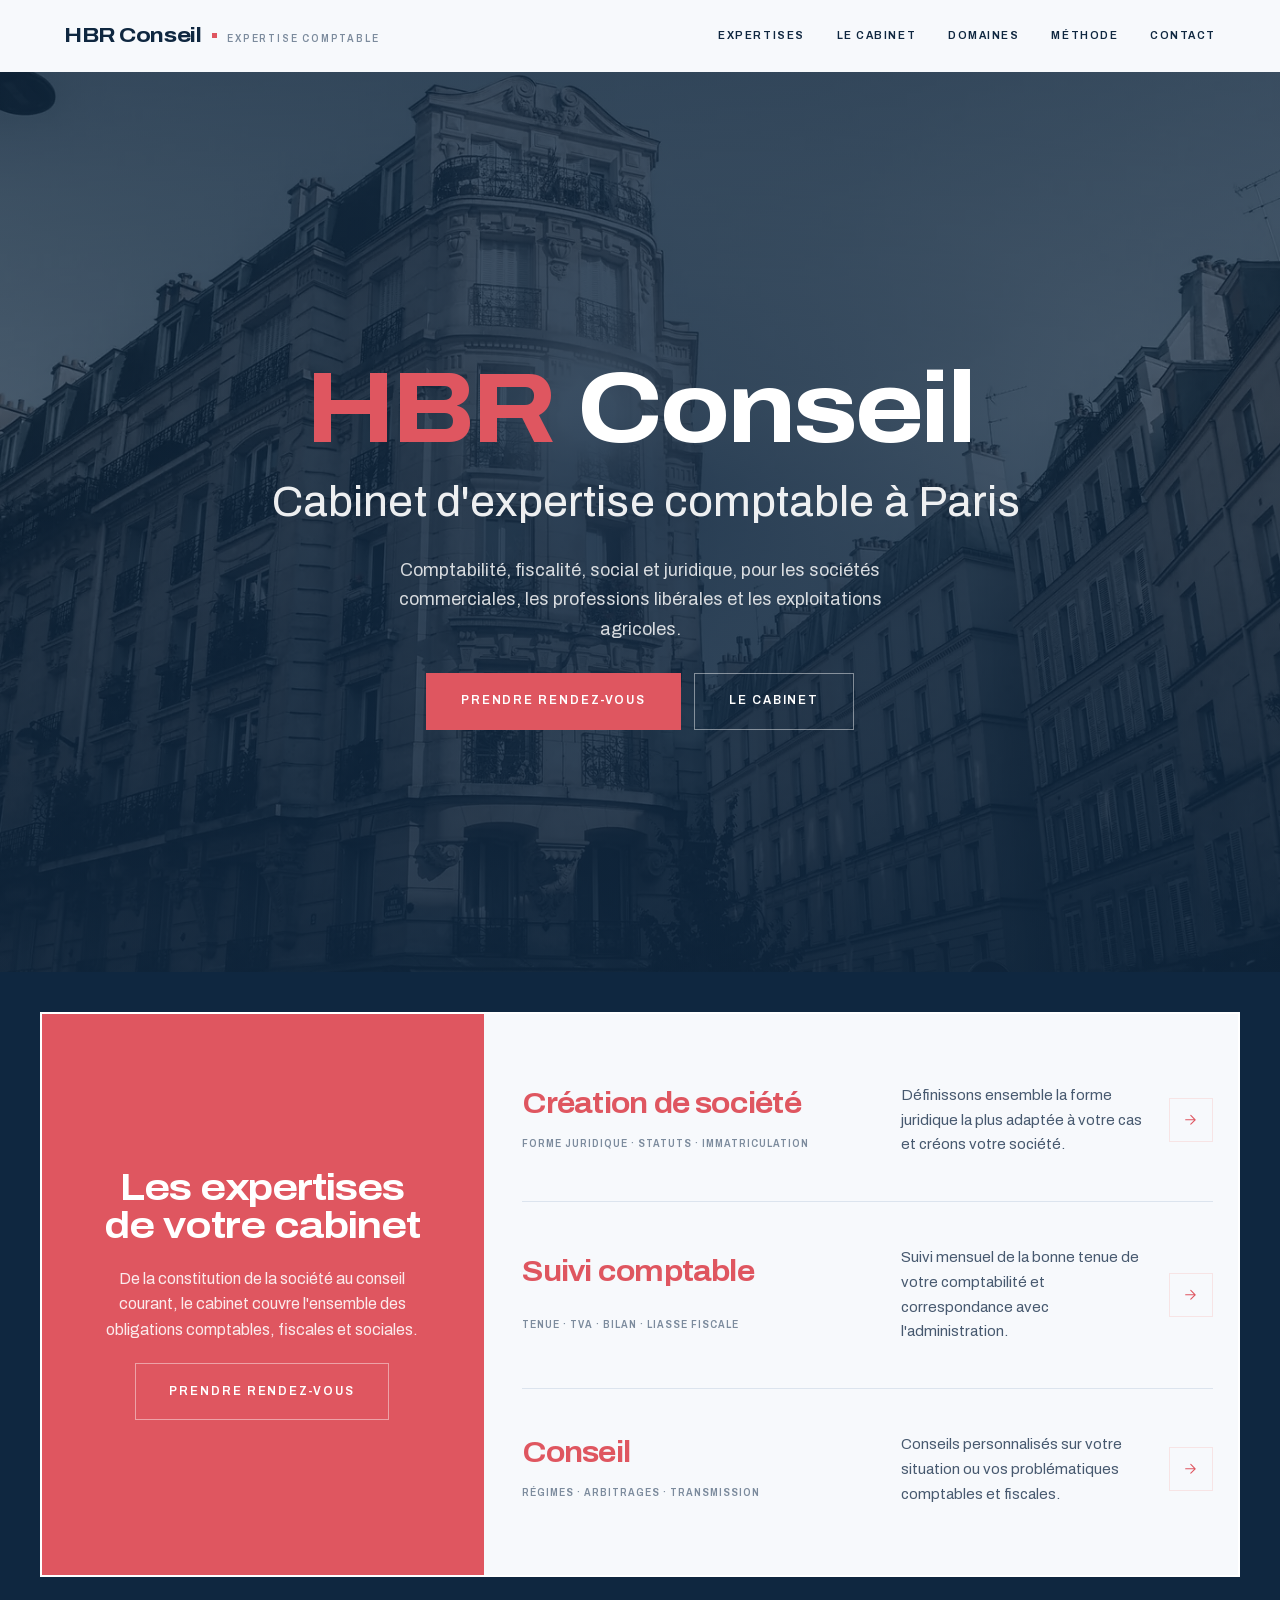
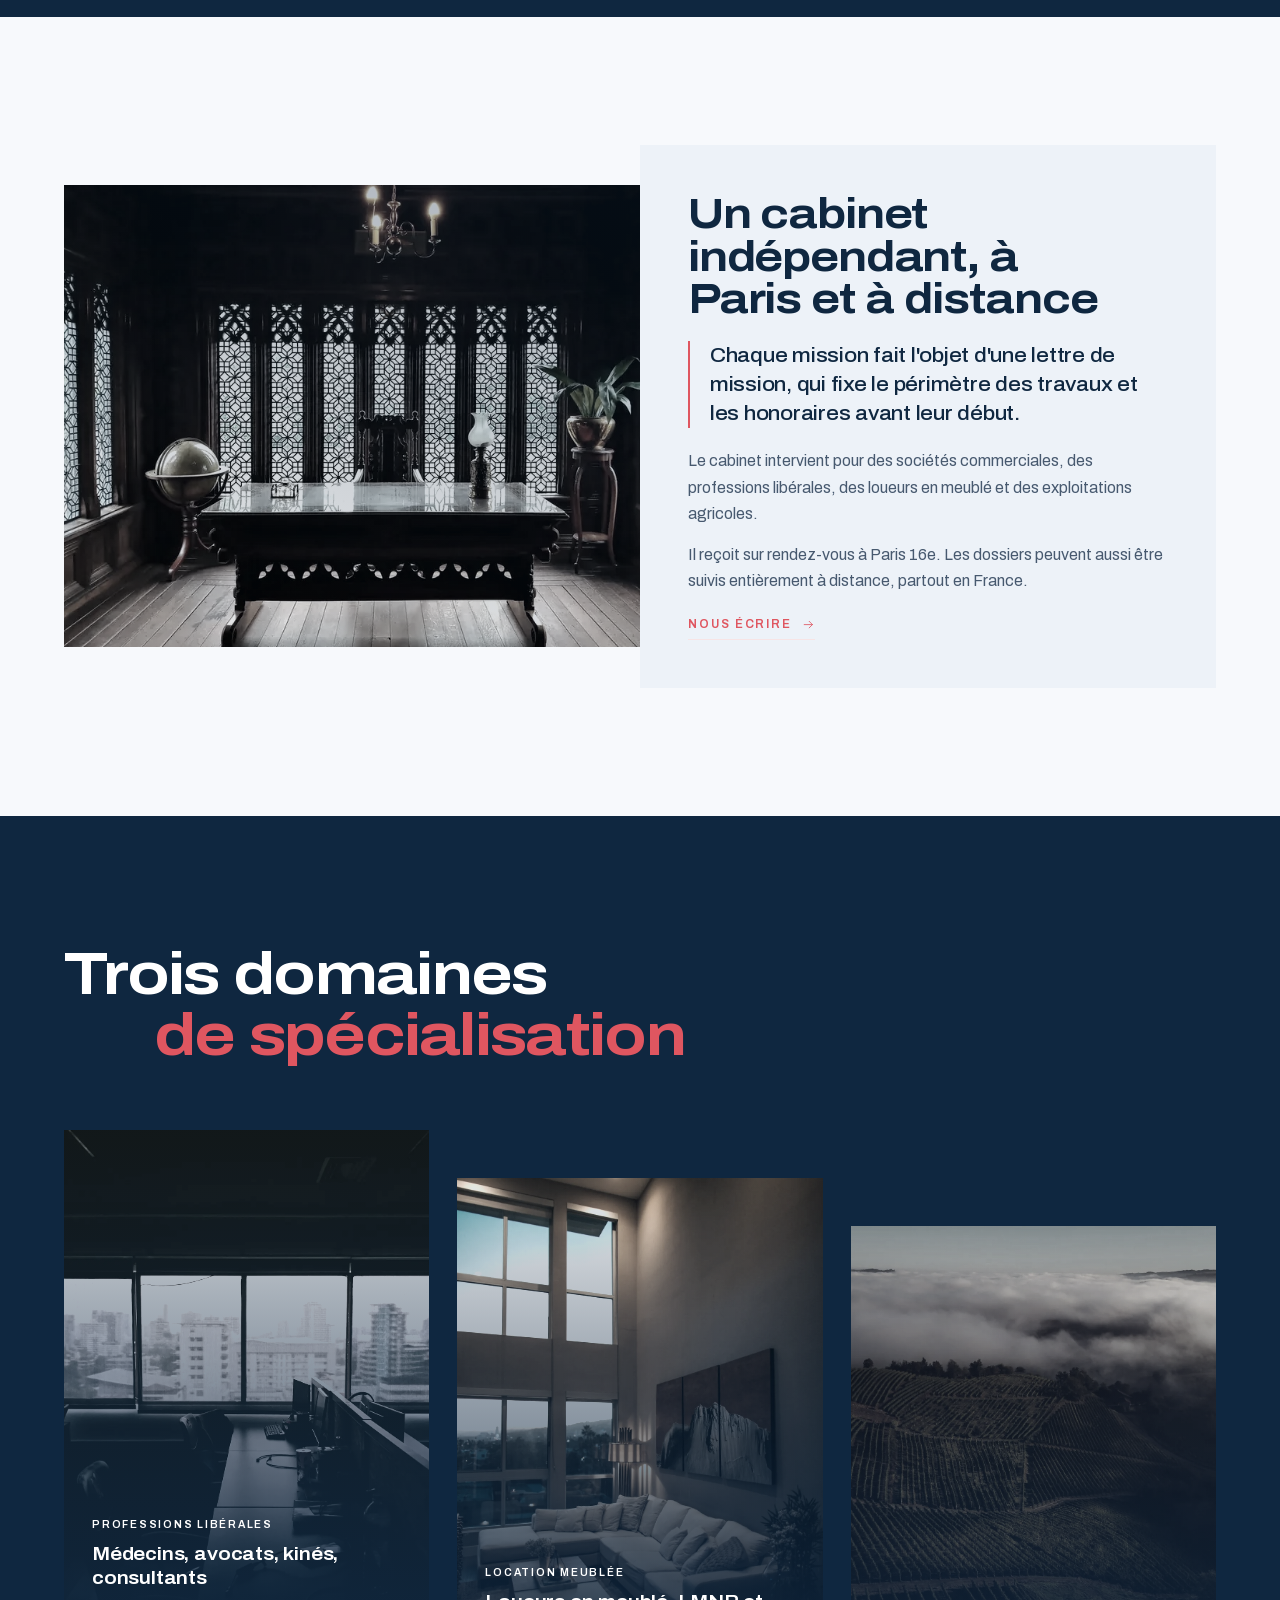
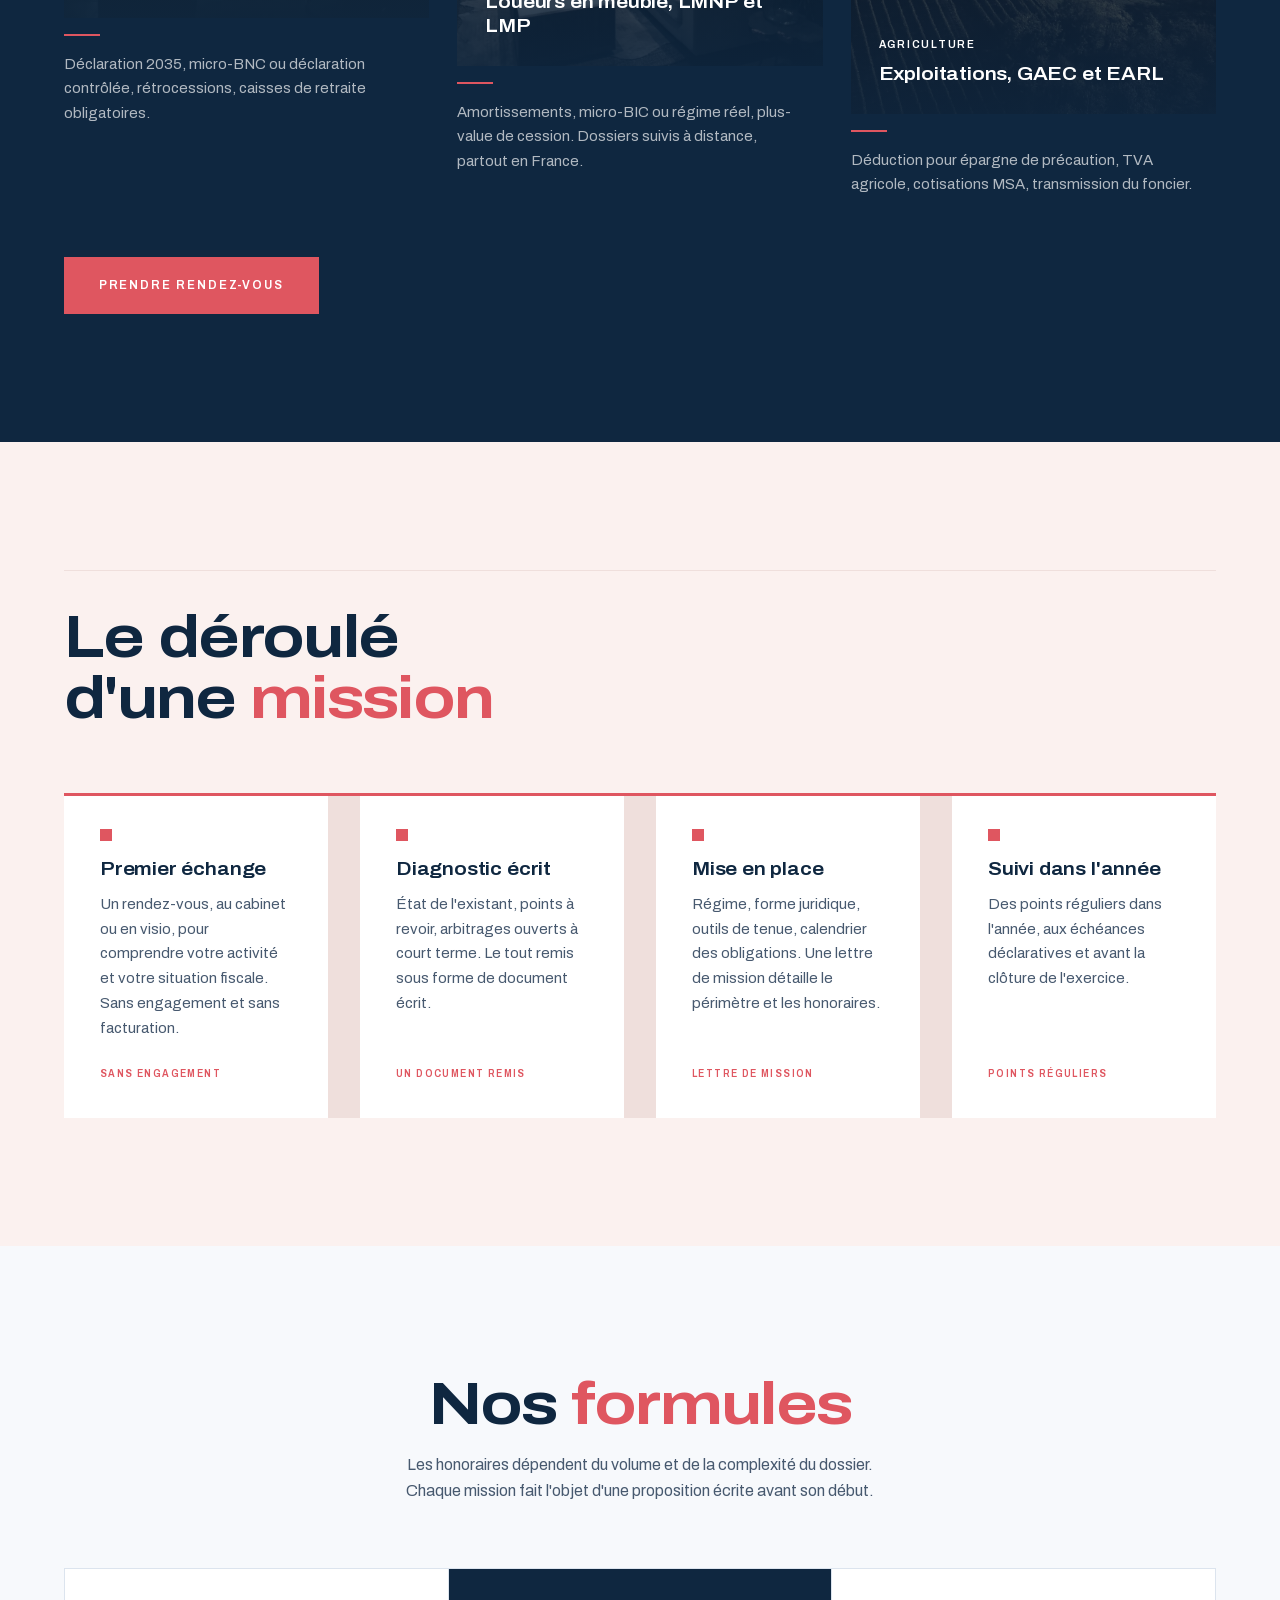
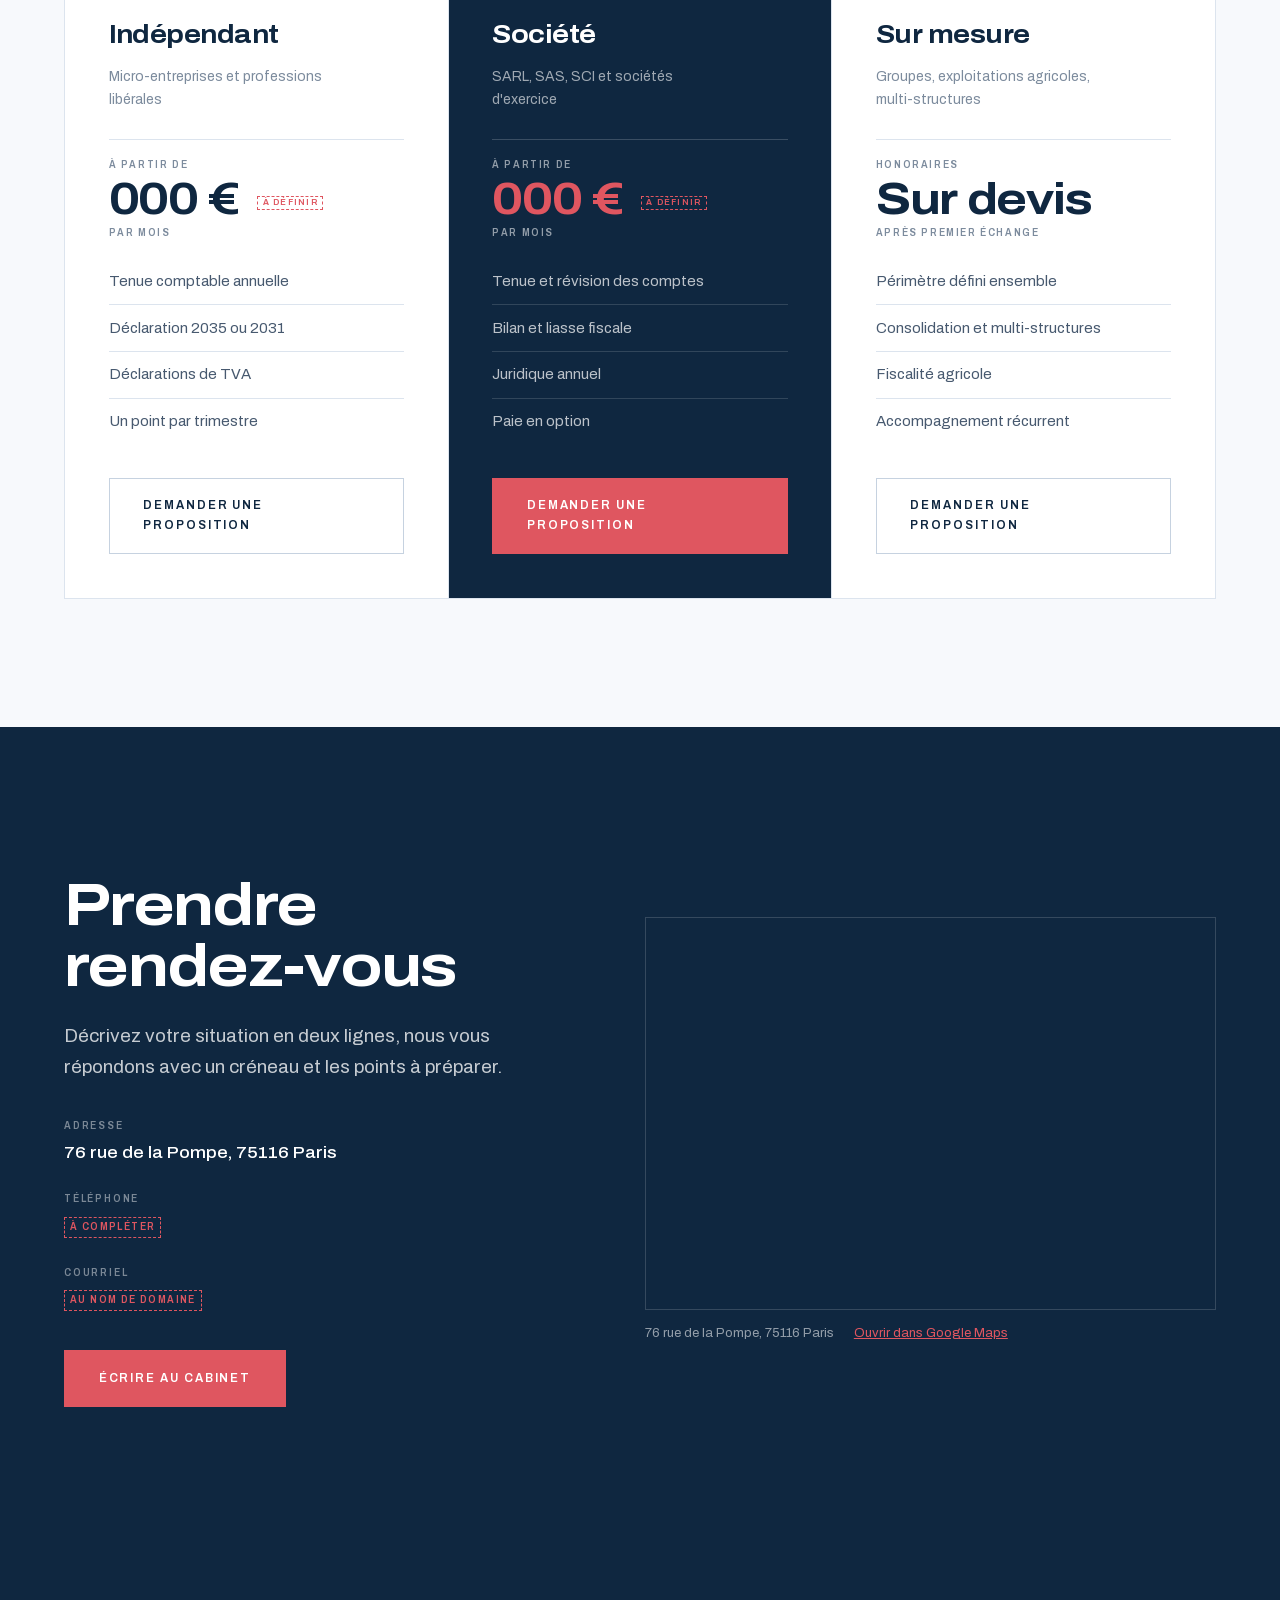
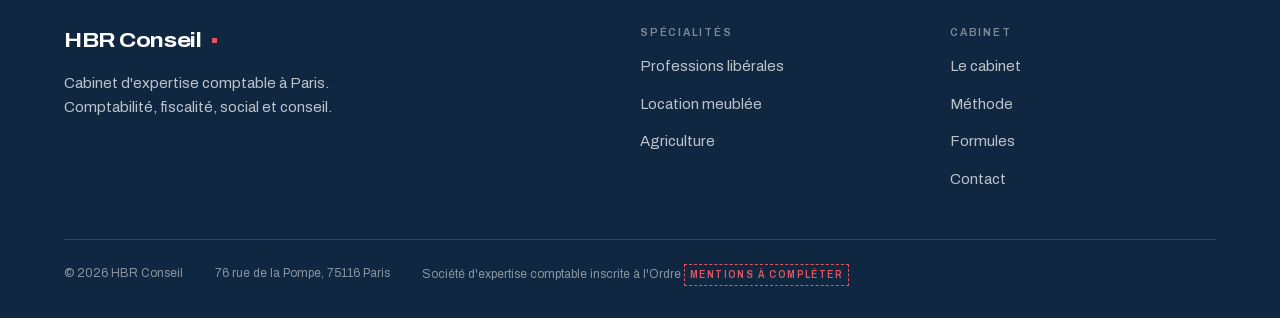
==== commit a6dbc59b: "Merge fix/expertises-cassee" ====
--- a/index.html
+++ b/index.html
@@ -30,7 +30,7 @@
 
     <link rel="preload" href="assets/fonts/archivo-var-latin.woff2" as="font" type="font/woff2" crossorigin>
 
-    <link rel="stylesheet" href="css/style.css?v=20261006c">
+    <link rel="stylesheet" href="css/style.css?v=20261006d">
 
     <!-- TODO : JSON-LD AccountingService. Adresse connue, il manque la raison
          sociale exacte, le telephone et le numero d'inscription a l'Ordre.
@@ -469,6 +469,6 @@
     </div>
 </footer>
 
-<script src="js/main.js?v=20261006c"></script>
+<script src="js/main.js?v=20261006d"></script>
 </body>
 </html>
--- a/css/style.css
+++ b/css/style.css
@@ -1033,6 +1033,28 @@
     .about__panel { grid-column: 7 / -1; grid-row: 1; z-index: 2; }
 
     .process { grid-template-columns: repeat(4, minmax(0, 1fr)); column-gap: 2rem; }
+    .expertises__grid { grid-template-columns: minmax(0, 0.74fr) minmax(0, 1.26fr); gap: 0; }
+    .expertises__sticky { position: sticky; top: clamp(5rem, 16vh, 10rem); }
+
+    .exp-list {
+        padding: var(--frame-pad) var(--frame-pad) var(--frame-pad) clamp(1.75rem, 3vw, 2.75rem);
+    }
+
+    /* A gauche, l'aplat n'a que peu de place avant le bloc corail : il ne
+       deborde pleinement que du cote droit, jusqu'au cadre. */
+    .exp::before { inset: 0 calc(-1 * var(--frame-pad)) 0 -1.25rem; }
+
+    .exp__row {
+        grid-template-columns: minmax(0, 1.45fr) minmax(0, 1fr) auto;
+        gap: 0.5rem 1.5rem;
+        align-items: center;
+    }
+
+    .exp__title { grid-column: 1; grid-row: 1; }
+    .exp__tags  { grid-column: 1; grid-row: 2; }
+    .exp__text  { grid-column: 2; grid-row: 1 / 3; }
+    .exp__go    { grid-column: 3; grid-row: 1 / 3; }
+
     .packs { grid-template-columns: repeat(3, minmax(0, 1fr)); }
 
     .process { grid-template-columns: repeat(4, minmax(0, 1fr)); }
